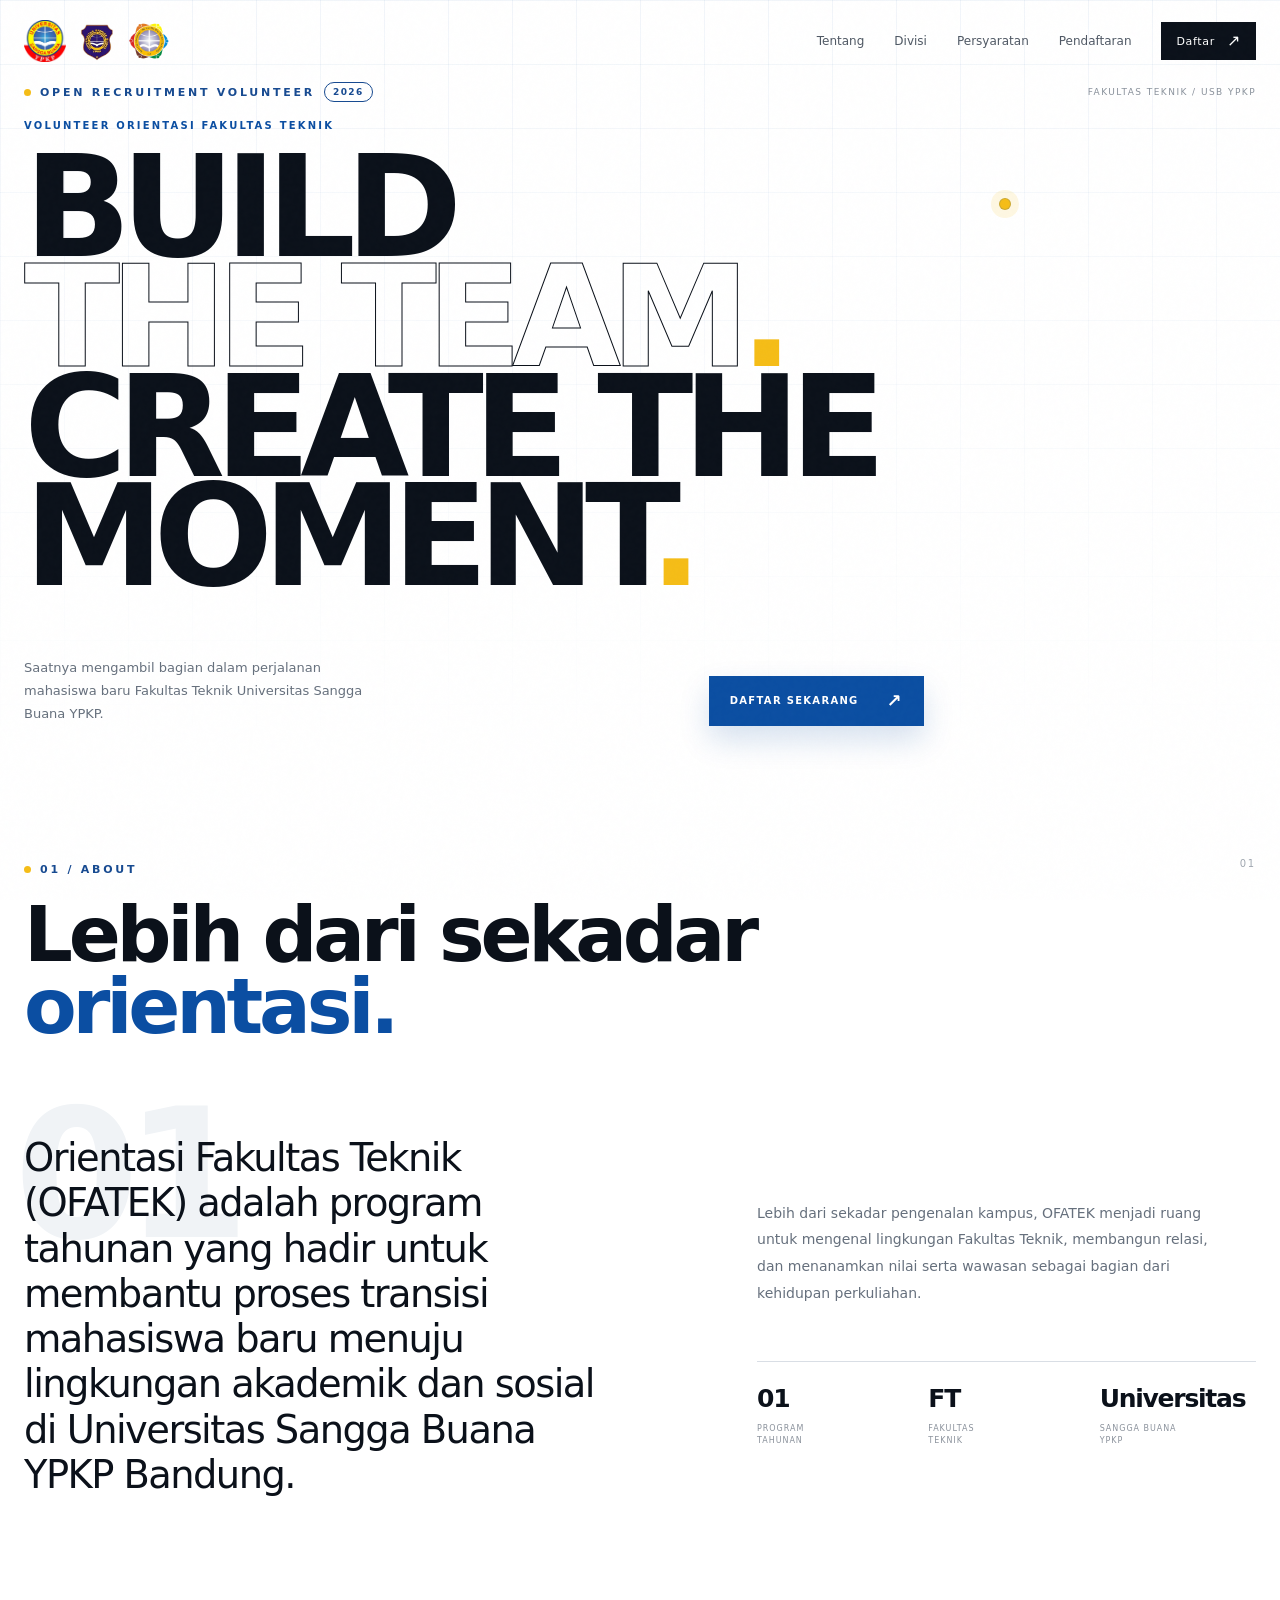
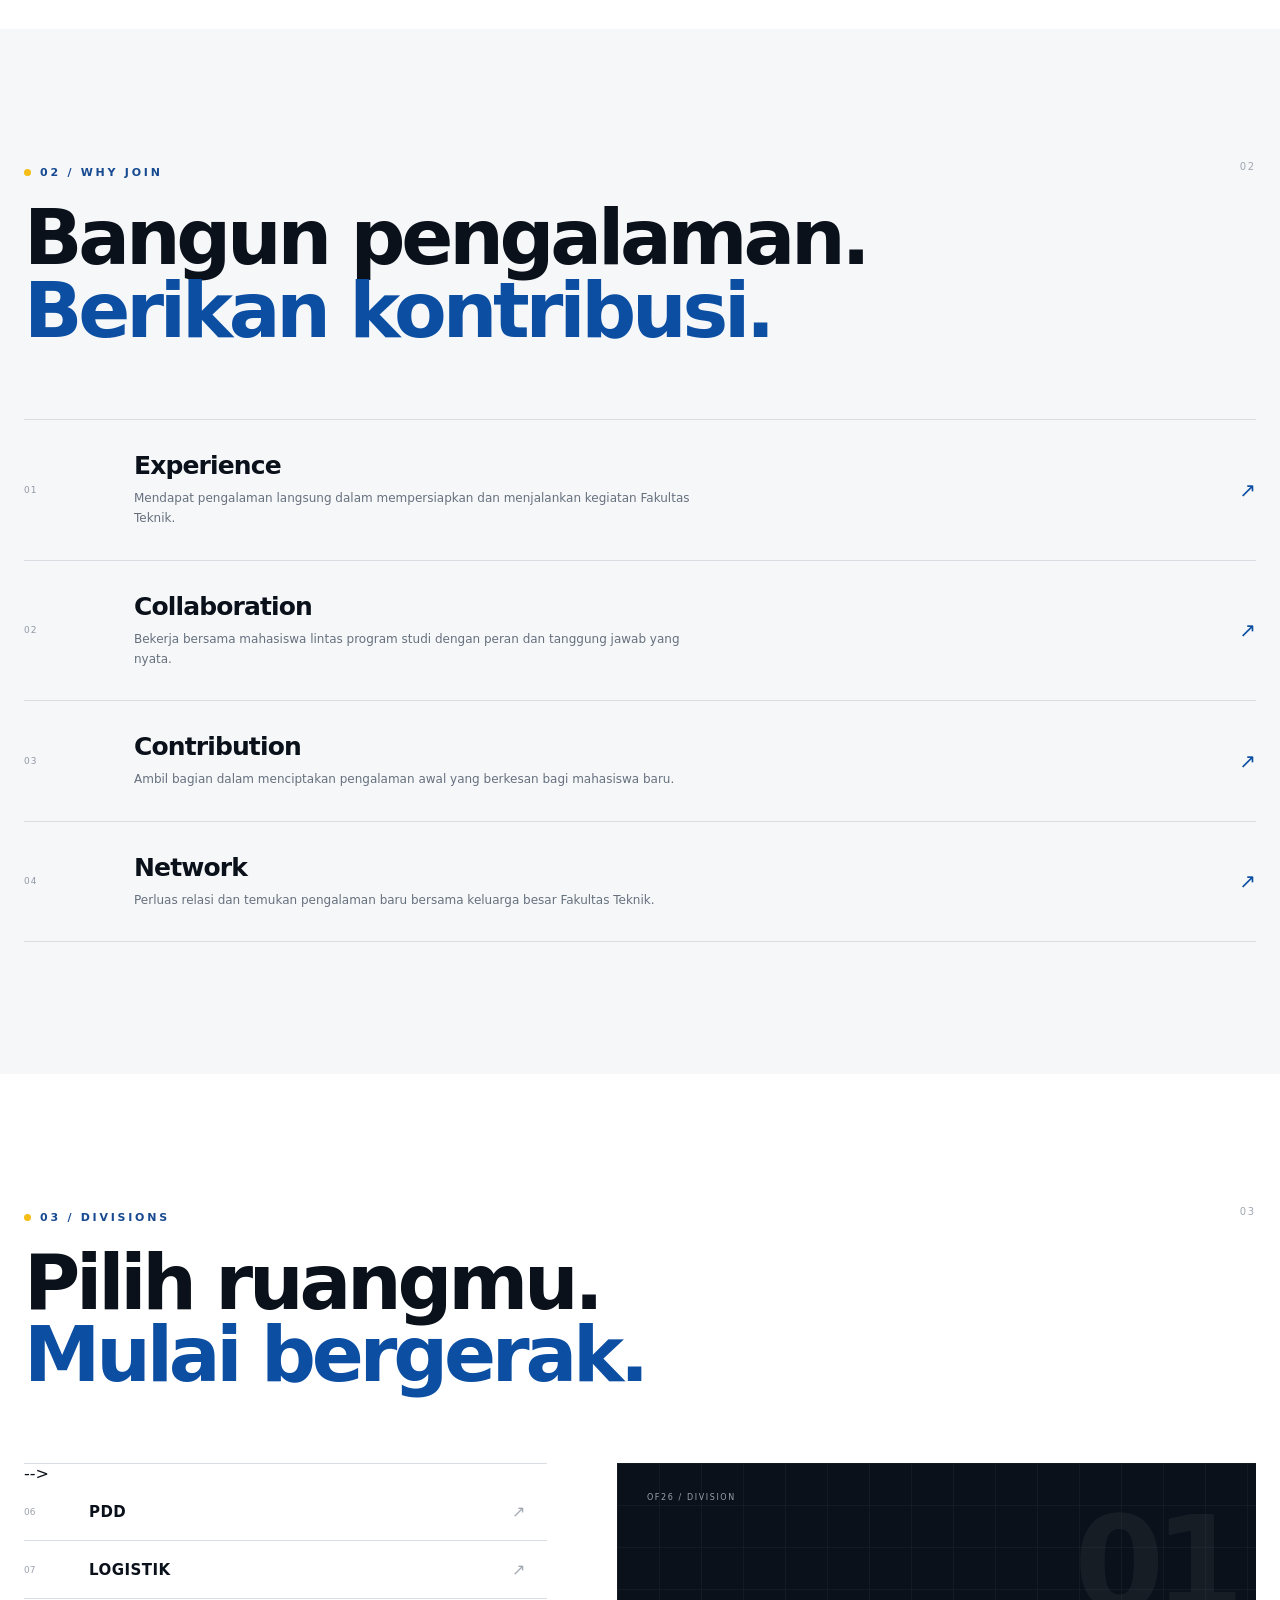
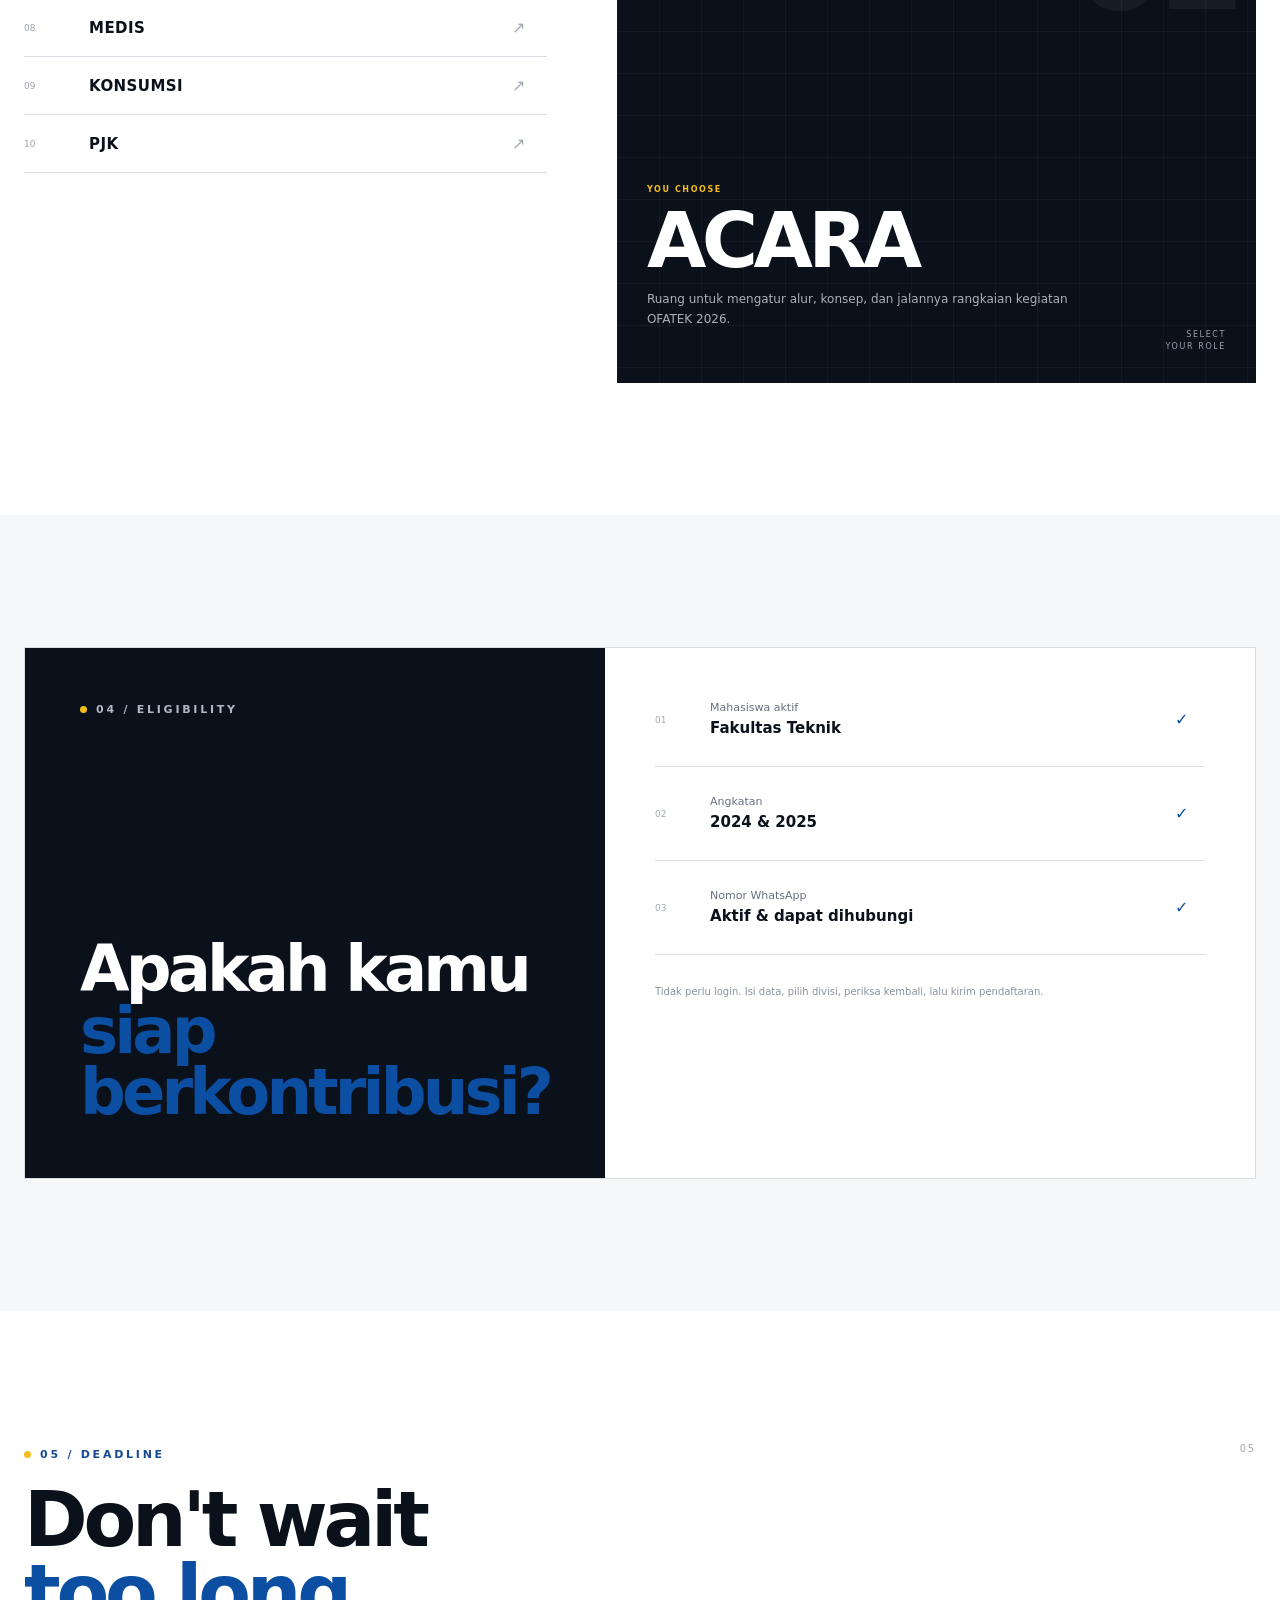
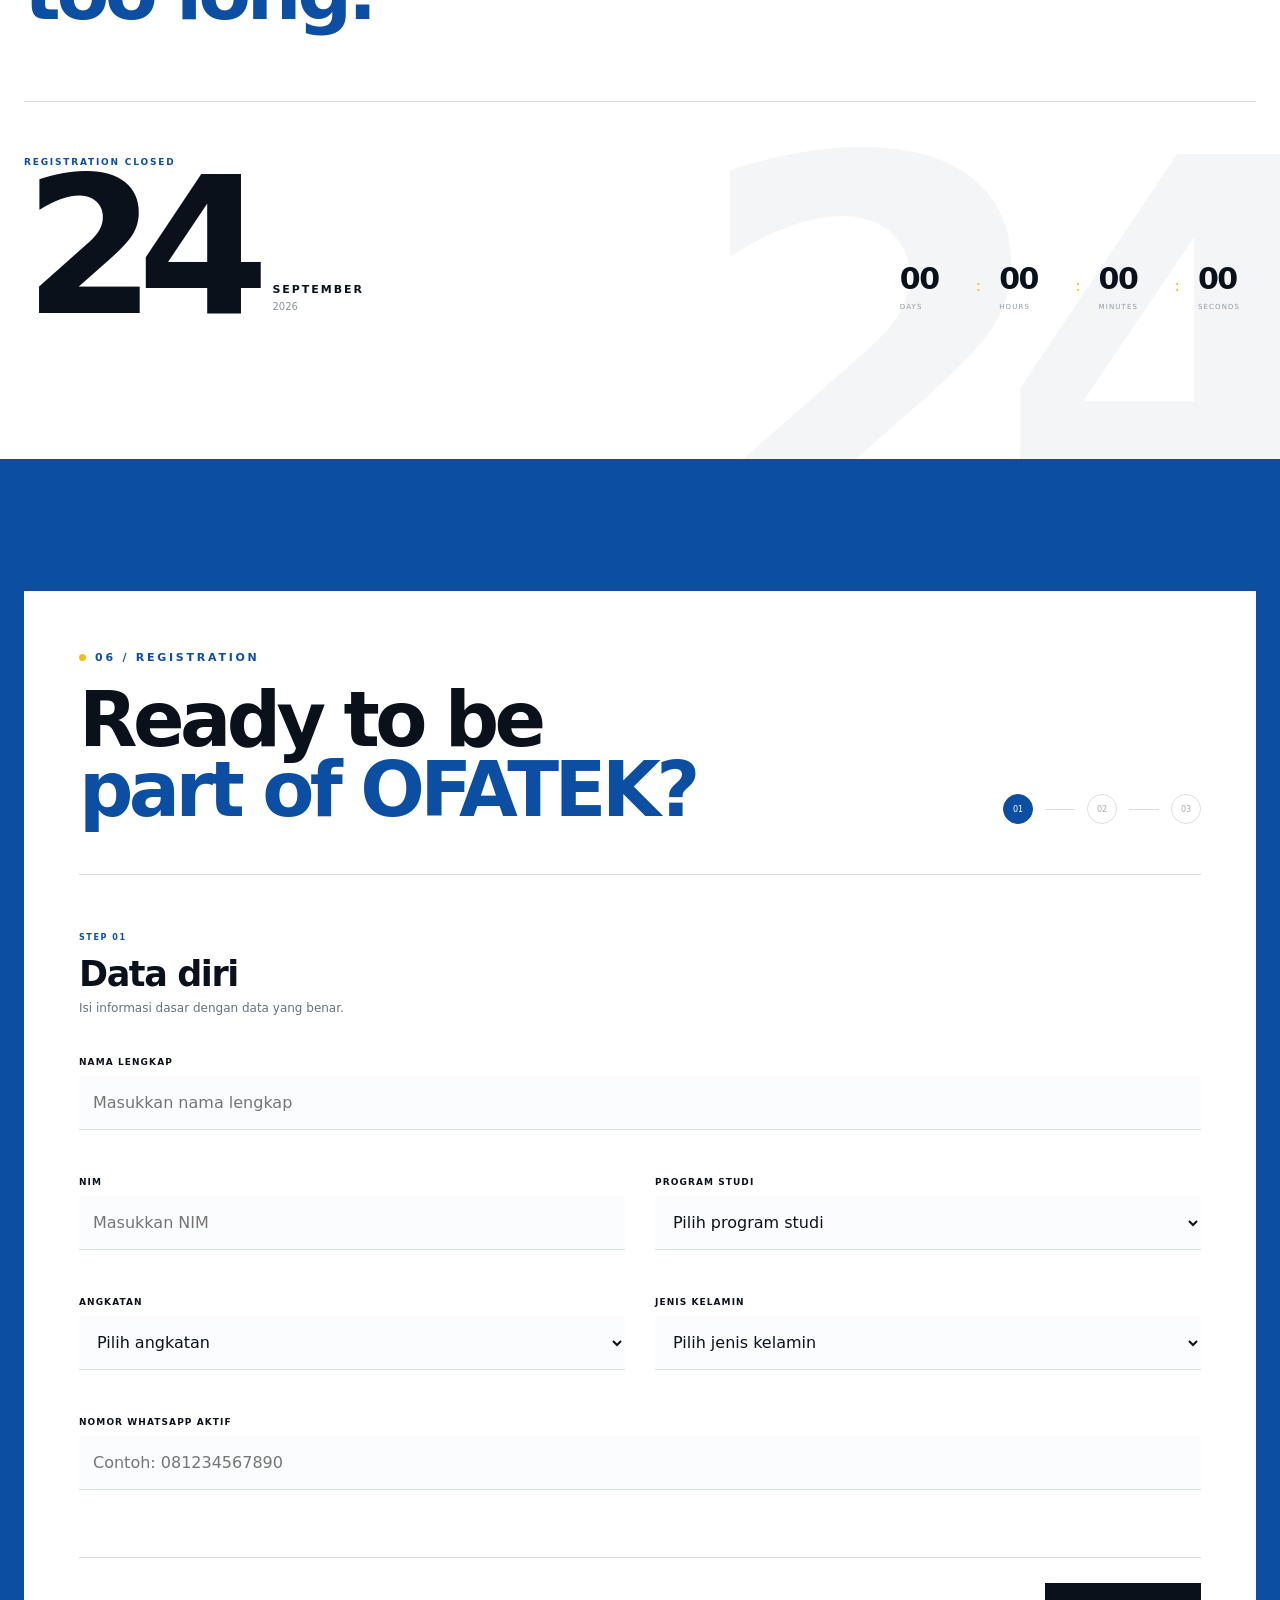
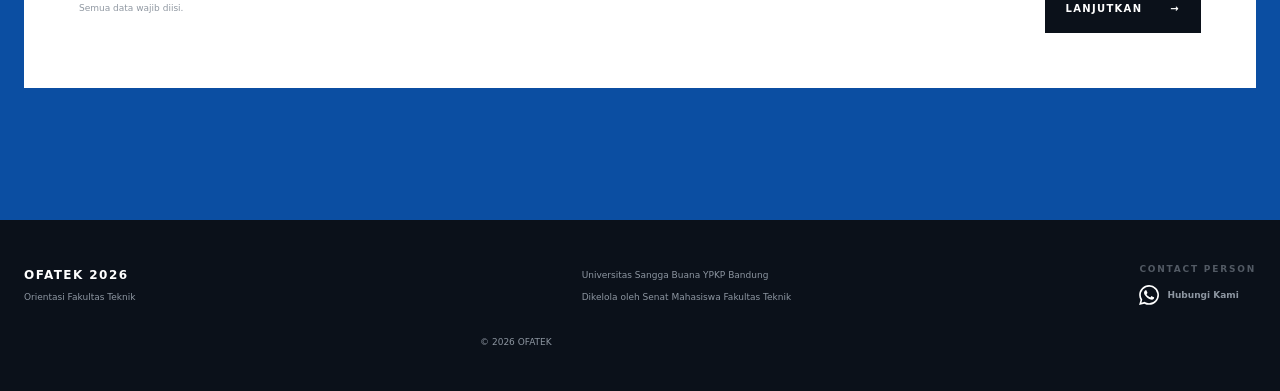
==== index.html @ 62acb02f "Update index.html" ====
<!doctype html>
<html lang="id">
<head>
  <meta charset="utf-8">
  <meta name="viewport" content="width=device-width, initial-scale=1">
  <meta name="theme-color" content="#0b4ea2">
  <meta name="description" content="Open Recruitment Panitia OFATEK 2026 — Fakultas Teknik, Universitas Sangga Buana YPKP Bandung.">
  <title>OFATEK 2026 — Open Recruitment Volunteer</title>

  <link rel="icon" type="image/png" href="assets/logo-ofatek.png">
  <link rel="manifest" href="manifest.json">
  <link rel="stylesheet" href="css/style.css">
  <link rel="stylesheet" href="css/responsive.css">
</head>

<body>
  <div class="noise" aria-hidden="true"></div>
  <div class="page-loader" id="pageLoader" aria-hidden="true">
    <div class="loader-mark">
      <img src="assets/logo-ofatek.png" alt="">
      <span>OFATEK <b>2026</b></span>
    </div>
  </div>

  <header class="site-header" id="siteHeader">
    <nav class="nav container" aria-label="Navigasi utama">
     <a href="#" class="brand">
    <div class="brand-logos">
    <img
        src="assets/logo-univ.png"
        alt="Logo Universitas Sangga Buana YPKP"
    >

    <img
        src="assets/logo-sema.png"
        alt="Logo SEMA Fakultas Teknik"
    >

    <img
        src="assets/logo-ofatek.png"
        alt="Logo OFATEK 2026"
    >
</div>

</a>

      <div class="nav-links" id="navLinks">
        <a href="#about">Tentang</a>
        <a href="#divisions">Divisi</a>
        <a href="#eligibility">Persyaratan</a>
        <a href="#register">Pendaftaran</a>
      </div>

      <a class="nav-cta" href="#register">
        <span>Daftar</span>
        <span class="arrow">↗</span>
      </a>

      <button class="menu-toggle" id="menuToggle" aria-label="Buka menu" aria-expanded="false">
        <span></span><span></span>
      </button>
    </nav>
  </header>

  <main>
    <!-- <section class="hero section" id="home">
      <div class="brand-logos">
    <img
        src="assets/logo-univ.png"
        alt="Logo Universitas Sangga Buana YPKP"
    >

    <img
        src="assets/logo-sema.png"
        alt="Logo SEMA Fakultas Teknik"
    >

    <img
        src="assets/logo-ofatek.png"
        alt="Logo OFATEK 2026"
    > -->
</div>
      <div class="hero-grid" aria-hidden="true"></div>
      <div class="hero-orbit hero-orbit-a" aria-hidden="true"></div>
      <div class="hero-orbit hero-orbit-b" aria-hidden="true"></div>

      <div class="container hero-inner">
  <div class="hero-meta reveal">

    <span class="eyebrow">
      <i></i>
      <span>OPEN RECRUITMENT VOLUNTEER</span>
      <b>2026</b>
    </span>

    <span class="meta-line">FAKULTAS TEKNIK / USB YPKP</span>

  </div>

        <div class="hero-copy">
          <p class="hero-kicker reveal">VOLUNTEER ORIENTASI FAKULTAS TEKNIK</p>
          <h1 class="hero-title">
            <span class="line reveal reveal-delay-1">BUILD</span>
            <span class="line outline reveal reveal-delay-2">THE TEAM<span class="dot">.</span></span>
            <span class="line reveal reveal-delay-3">CREATE THE MOMENT<span class="dot">.</span></span>
          </h1>
        </div>

        <div class="hero-bottom reveal reveal-delay-4">
          <p>
            Saatnya mengambil bagian dalam perjalanan mahasiswa baru
            Fakultas Teknik Universitas Sangga Buana YPKP.
          </p>
          <a class="button button-primary magnetic" href="#register">
            <span>Daftar Sekarang</span>
            <span class="button-icon">↗</span>
          </a>
        </div>
      </div>

      <div class="hero-scroll" aria-hidden="true">
        <span>SCROLL TO EXPLORE</span>
        <i></i>
      </div>

      <div class="hero-index" aria-hidden="true">
        <span>01</span><i></i><span>06</span>
      </div>
    </section>

    <section class="section about" id="about">
      <div class="container">
        <div class="section-head reveal">
          <div>
            <span class="eyebrow"><i></i> 01 / ABOUT</span>
            <h2>Lebih dari sekadar<br><em>orientasi.</em></h2>
          </div>
          <span class="section-number">01</span>
        </div>

        <div class="about-grid">
          <div class="about-lead reveal">
            <span class="giant-number">01</span>
            <p>Orientasi Fakultas Teknik (OFATEK) adalah program tahunan yang hadir untuk membantu proses transisi mahasiswa baru menuju lingkungan akademik dan sosial di Universitas Sangga Buana YPKP Bandung.</p>
          </div>

          <div class="about-copy reveal reveal-delay-1">
            <p>
              Lebih dari sekadar pengenalan kampus, OFATEK menjadi ruang untuk
              mengenal lingkungan Fakultas Teknik, membangun relasi, dan
              menanamkan nilai serta wawasan sebagai bagian dari kehidupan
              perkuliahan.
            </p>
            <div class="mini-stats">
              <div><strong>01</strong><span>PROGRAM<br>TAHUNAN</span></div>
              <div><strong>FT</strong><span>FAKULTAS<br>TEKNIK</span></div>
              <div><strong>Universitas</strong><span>SANGGA BUANA<br>YPKP</span></div>
            </div>
          </div>
        </div>
      </div>
    </section>

    <section class="section reasons">
      <div class="container">
        <div class="section-head reveal">
          <div>
            <span class="eyebrow"><i></i> 02 / WHY JOIN</span>
            <h2>Bangun pengalaman.<br><em>Berikan kontribusi.</em></h2>
          </div>
          <span class="section-number">02</span>
        </div>

        <div class="reason-list">
          <article class="reason reveal">
            <span class="reason-index">01</span>
            <div>
              <h3>Experience</h3>
              <p>Mendapat pengalaman langsung dalam mempersiapkan dan menjalankan kegiatan Fakultas Teknik.</p>
            </div>
            <span class="reason-arrow">↗</span>
          </article>
          <article class="reason reveal reveal-delay-1">
            <span class="reason-index">02</span>
            <div>
              <h3>Collaboration</h3>
              <p>Bekerja bersama mahasiswa lintas program studi dengan peran dan tanggung jawab yang nyata.</p>
            </div>
            <span class="reason-arrow">↗</span>
          </article>
          <article class="reason reveal reveal-delay-2">
            <span class="reason-index">03</span>
            <div>
              <h3>Contribution</h3>
              <p>Ambil bagian dalam menciptakan pengalaman awal yang berkesan bagi mahasiswa baru.</p>
            </div>
            <span class="reason-arrow">↗</span>
          </article>
          <article class="reason reveal reveal-delay-3">
            <span class="reason-index">04</span>
            <div>
              <h3>Network</h3>
              <p>Perluas relasi dan temukan pengalaman baru bersama keluarga besar Fakultas Teknik.</p>
            </div>
            <span class="reason-arrow">↗</span>
          </article>
        </div>
      </div>
    </section>

    <section class="section divisions" id="divisions">
      <div class="container">
        <div class="section-head reveal">
          <div>
            <span class="eyebrow"><i></i> 03 / DIVISIONS</span>
            <h2>Pilih ruangmu.<br><em>Mulai bergerak.</em></h2>
          </div>
          <span class="section-number">03</span>
        </div>

        <div class="division-layout">
  <div class="division-list" id="divisionList">

    <!-- POSISI INTI -->
    <!-- <button class="division-item active" type="button" data-division="Ketua Pelaksana">
      <span>01</span><strong>KETUA PELAKSANA</strong><i>↗</i>
    </button>

    <button class="division-item" type="button" data-division="Sekretaris Pelaksana">
      <span>02</span><strong>SEKRETARIS PELAKSANA</strong><i>↗</i>
    </button>

    <button class="division-item" type="button" data-division="Bendahara Pelaksana">
      <span>03</span><strong>BENDAHARA PELAKSANA</strong><i>↗</i>
    </button>

    <!-- DIVISI -->
    <!-- <button class="division-item" type="button" data-division="Acara">
      <span>04</span><strong>ACARA</strong><i>↗</i>
    </button>

    <button class="division-item" type="button" data-division="HUMAS">
      <span>05</span><strong>HUMAS</strong><i>↗</i>
    </button> --> -->

    <button class="division-item" type="button" data-division="PDD">
      <span>06</span><strong>PDD</strong><i>↗</i>
    </button>

    <button class="division-item" type="button" data-division="Logistik">
      <span>07</span><strong>LOGISTIK</strong><i>↗</i>
    </button>

    <button class="division-item" type="button" data-division="Medis">
      <span>08</span><strong>MEDIS</strong><i>↗</i>
    </button>

    <button class="division-item" type="button" data-division="Konsumsi">
      <span>09</span><strong>KONSUMSI</strong><i>↗</i>
    </button>

    <button class="division-item" type="button" data-division="PJK">
      <span>10</span><strong>PJK</strong><i>↗</i>
    </button>

  </div>

          <div class="division-preview reveal">
            <div class="preview-grid" aria-hidden="true"></div>
            <span class="preview-code">OF26 / DIVISION</span>
            <span class="preview-number" id="divisionNumber">01</span>
            <div class="preview-copy">
              <span>YOU CHOOSE</span>
              <h3 id="divisionName">ACARA</h3>
              <p id="divisionDescription">Ruang untuk mengatur alur, konsep, dan jalannya rangkaian kegiatan OFATEK 2026.</p>
            </div>
            <span class="preview-corner">SELECT<br>YOUR ROLE</span>
          </div>
        </div>
      </div>
    </section>

    <section class="section eligibility" id="eligibility">
      <div class="container">
        <div class="eligibility-card reveal">
          <div class="eligibility-left">
            <span class="eyebrow"><i></i> 04 / ELIGIBILITY</span>
            <h2>Apakah kamu<br><em>siap berkontribusi?</em></h2>
          </div>
          <div class="eligibility-right">
            <div class="eligibility-item"><span>01</span><p>Mahasiswa aktif<br><strong>Fakultas Teknik</strong></p><b>✓</b></div>
            <div class="eligibility-item"><span>02</span><p>Angkatan<br><strong>2024 & 2025</strong></p><b>✓</b></div>
            <div class="eligibility-item"><span>03</span><p>Nomor WhatsApp<br><strong>Aktif & dapat dihubungi</strong></p><b>✓</b></div>
            <div class="eligibility-note">Tidak perlu login. Isi data, pilih divisi, periksa kembali, lalu kirim pendaftaran.</div>
          </div>
        </div>
      </div>
    </section>

    <section class="section deadline">
      <div class="container deadline-inner">
        <div class="section-head reveal">
          <div>
            <span class="eyebrow"><i></i> 05 / DEADLINE</span>
            <h2>Don't wait<br><em>too long.</em></h2>
          </div>
          <span class="section-number">05</span>
        </div>

        <div class="deadline-display reveal">
          <div class="deadline-date">
            <span>REGISTRATION CLOSES</span>
            <strong id="deadlineDate">24</strong>
            <div><b>SEPTEMBER</b><small>2026</small></div>
          </div>
          <div class="countdown" id="countdown" aria-label="Hitung mundur pendaftaran">
            <div><strong id="days">00</strong><span>DAYS</span></div>
            <i>:</i>
            <div><strong id="hours">00</strong><span>HOURS</span></div>
            <i>:</i>
            <div><strong id="minutes">00</strong><span>MINUTES</span></div>
            <i>:</i>
            <div><strong id="seconds">00</strong><span>SECONDS</span></div>
          </div>
        </div>
      </div>
    </section>

    <section class="section register" id="register">
      <div class="container">
        <div class="register-shell reveal">
          <div class="register-top">
            <div>
              <span class="eyebrow"><i></i> 06 / REGISTRATION</span>
              <h2>Ready to be<br><em>part of OFATEK?</em></h2>
            </div>
            <div class="form-progress" aria-label="Progress pendaftaran">
              <span class="progress-step active" data-progress="1">01</span>
              <i></i>
              <span class="progress-step" data-progress="2">02</span>
              <i></i>
              <span class="progress-step" data-progress="3">03</span>
            </div>
          </div>

          <form id="registrationForm" novalidate>
            <fieldset class="form-step active" data-step="1">
              <div class="step-heading">
                <span>STEP 01</span>
                <h3>Data diri</h3>
                <p>Isi informasi dasar dengan data yang benar.</p>
              </div>

              <div class="form-grid">
                <label class="field field-full">
                  <span>Nama Lengkap</span>
                  <input name="nama" type="text" autocomplete="name" placeholder="Masukkan nama lengkap" required>
                  <small class="field-error"></small>
                </label>

                <label class="field">
                  <span>NIM</span>
                  <input name="nim" type="text" inputmode="numeric" placeholder="Masukkan NIM" required>
                  <small class="field-error"></small>
                </label>

                <label class="field">
                  <span>Program Studi</span>
                  <select name="prodi" required>
                    <option value="">Pilih program studi</option>
                    <option>Teknik Industri</option>
                    <option>Teknik Sipil</option>
                    <option>Teknik Informatika</option>
                    <option>Teknik Elektro</option>
                    <option>Teknik Mesin</option>
                    <option>Sistem Informasi</option>
                  </select>
                  <small class="field-error"></small>
                </label>

                <label class="field">
                  <span>Angkatan</span>
                  <select name="angkatan" required>
                    <option value="">Pilih angkatan</option>
                    <option value="2024">2024</option>
                    <option value="2025">2025</option>
                  </select>
                  <small class="field-error"></small>
                </label>

                <label class="field">
                  <span>Jenis Kelamin</span>
                  <select name="gender" required>
                    <option value="">Pilih jenis kelamin</option>
                    <option value="Laki-laki">Laki-laki</option>
                    <option value="Perempuan">Perempuan</option>
                  </select>
                  <small class="field-error"></small>
                </label>

                <label class="field field-full">
                  <span>Nomor WhatsApp Aktif</span>
                  <input name="whatsapp" type="tel" inputmode="tel" autocomplete="tel" placeholder="Contoh: 081234567890" required>
                  <small class="field-error"></small>
                </label>
              </div>

              <div class="form-actions">
                <span>Semua data wajib diisi.</span>
                <button class="button button-dark" type="button" data-next="2">
                  <span>Lanjutkan</span><b>→</b>
                </button>
              </div>
            </fieldset>

            <fieldset class="form-step" data-step="2">
              <div class="step-heading">
                <span>STEP 02</span>
                <h3>Pilih divisi</h3>
                <p>Pilih satu divisi yang paling sesuai dengan minatmu.</p>
              </div>

             <div class="division-select" id="divisionSelect">

  <!-- POSISI PELAKSANA -->
  <button type="button" data-value="Ketua Pelaksana">
    <span>01</span><strong>KETUA PELAKSANA</strong><i>↗</i>
  </button>

  <button type="button" data-value="Sekretaris Pelaksana">
    <span>02</span><strong>SEKRETARIS PELAKSANA</strong><i>↗</i>
  </button>

  <button type="button" data-value="Bendahara Pelaksana">
    <span>03</span><strong>BENDAHARA PELAKSANA</strong><i>↗</i>
  </button>

  <!-- DIVISI -->
  <button type="button" data-value="Divisi Acara">
    <span>04</span><strong>ACARA</strong><i>↗</i>
  </button>

  <button type="button" data-value="Divisi HUMAS">
    <span>05</span><strong>HUMAS</strong><i>↗</i>
  </button>

  <button type="button" data-value="Divisi PDD">
    <span>06</span><strong>PDD</strong><i>↗</i>
  </button>

  <button type="button" data-value="Divisi Logistik">
    <span>07</span><strong>LOGISTIK</strong><i>↗</i>
  </button>

  <button type="button" data-value="Divisi Medis">
    <span>08</span><strong>MEDIS</strong><i>↗</i>
  </button>

  <button type="button" data-value="Divisi Konsumsi">
    <span>09</span><strong>KONSUMSI</strong><i>↗</i>
  </button>

  <button type="button" data-value="Divisi PJK">
    <span>10</span><strong>PJK</strong><i>↗</i>
  </button>

</div>

<input type="hidden" name="divisi" id="divisionInput">
<p class="selection-error" id="selectionError"></p>
              <div class="form-actions">
                <button class="button button-light" type="button" data-prev="1"><b>←</b><span>Kembali</span></button>
                <button class="button button-dark" type="button" data-next="3"><span>Periksa Data</span><b>→</b></button>
              </div>
            </fieldset>

            <fieldset class="form-step" data-step="3">
              <div class="step-heading">
                <span>STEP 03</span>
                <h3>Periksa data</h3>
                <p>Pastikan semua informasi sudah benar sebelum dikirim.</p>
              </div>

              <div class="review-grid" id="reviewGrid"></div>

              <div class="form-actions">
                <button class="button button-light" type="button" data-prev="2"><b>←</b><span>Ubah Data</span></button>
                <button class="button button-dark" type="submit" id="submitButton"><span>Kirim Pendaftaran</span><b>↗</b></button>
              </div>
              <p class="form-note">Dengan mengirim pendaftaran, kamu menyatakan data yang diberikan sudah benar.</p>
            </fieldset>
          </form>

          <div class="success-screen" id="successScreen" hidden>
            <div class="success-icon">✓</div>
            <span class="eyebrow"><i></i> SUBMISSION RECEIVED</span>
            <h3>Pendaftaran<br><em>berhasil.</em></h3>
            <p>Data kamu telah berhasil diterima. Satu langkah lagi: bergabung ke grup WhatsApp panitia OFATEK 2026.</p>
            <a class="button button-primary" id="whatsappButton" href="#" target="_blank" rel="noopener">
              <span>Gabung Sekarang</span><span class="button-icon">↗</span>
            </a>
            <small class="success-id" id="successId"></small>
          </div>

          <div class="form-error-global" id="globalError" role="alert" hidden></div>
        </div>
      </div>
    </section>
  </main>

 <footer class="footer">
  <div class="container footer-inner">

    <div>
      <strong>OFATEK 2026</strong>
      <span>Orientasi Fakultas Teknik</span>
    </div>

    <div>
      <span>Universitas Sangga Buana YPKP Bandung</span>
      <span>Dikelola oleh Senat Mahasiswa Fakultas Teknik</span>
    </div>

    <div class="footer-contact">
      <span class="contact-label">CONTACT PERSON</span>

      <a
        href="https://wa.me/6281412152466"
        target="_blank"
        rel="noopener noreferrer"
        class="contact-whatsapp"
        aria-label="Hubungi Contact Person OFATEK melalui WhatsApp"
      >
        <svg
          viewBox="0 0 24 24"
          aria-hidden="true"
        >
          <path d="M20.52 3.48A11.86 11.86 0 0 0 12.08 0C5.52 0 .18 5.34.18 11.9c0 2.1.55 4.15 1.6 5.95L.1 24l6.3-1.65a11.85 11.85 0 0 0 5.68 1.45h.01c6.56 0 11.9-5.34 11.9-11.9 0-3.18-1.24-6.17-3.47-8.42ZM12.09 21.8h-.01a9.87 9.87 0 0 1-5.03-1.38l-.36-.21-3.74.98 1-3.65-.23-.38a9.9 9.9 0 1 1 8.37 4.64Zm5.43-7.42c-.3-.15-1.77-.87-2.05-.97-.27-.1-.47-.15-.67.15-.2.3-.77.97-.95 1.17-.17.2-.35.22-.65.07-.3-.15-1.25-.46-2.38-1.47-.88-.78-1.47-1.74-1.64-2.04-.17-.3-.02-.46.13-.61.13-.13.3-.35.45-.52.15-.17.2-.3.3-.5.1-.2.05-.37-.02-.52-.07-.15-.67-1.61-.92-2.21-.24-.58-.49-.5-.67-.51h-.57c-.2 0-.52.07-.8.37-.27.3-1.04 1.02-1.04 2.49s1.07 2.89 1.22 3.09c.15.2 2.1 3.2 5.08 4.49.71.31 1.26.5 1.69.64.71.23 1.36.2 1.87.12.57-.09 1.77-.72 2.02-1.42.25-.7.25-1.3.17-1.42-.07-.12-.27-.2-.57-.35Z"/>
        </svg>

        <span>Hubungi Kami</span>
      </a>
    </div>

    <span class="footer-copy">© 2026 OFATEK</span>

  </div>
</footer>

  <div class="install-banner" id="installBanner" hidden>
    <div class="install-copy">
      <strong>Install OFATEK 2026</strong>
      <span>Akses lebih cepat dari perangkatmu.</span>
    </div>
    <button type="button" id="installButton">Install</button>
    <button type="button" class="install-dismiss" id="installDismiss" aria-label="Tutup">×</button>
  </div>

  <script src="js/config.js"></script>
  <script src="js/app.js"></script>
  <script src="js/form.js"></script>
</body>
</html>
---- css/style.css ----
:root {
  --blue: #0b4ea2;
  --blue-dark: #062e62;
  --blue-soft: #eaf2fb;
  --gold: #f5bd17;
  --ink: #0b111a;
  --muted: #66707d;
  --line: #d9dee5;
  --surface: #f5f7f9;
  --white: #ffffff;
  --max: 1240px;
  --ease: cubic-bezier(.2,.8,.2,1);
}

* { box-sizing: border-box; }
html { scroll-behavior: smooth; }
body {
  margin: 0;
  color: var(--ink);
  background: var(--white);
  font-family: Inter, ui-sans-serif, system-ui, -apple-system, BlinkMacSystemFont, "Segoe UI", sans-serif;
  overflow-x: hidden;
}
body.menu-open { overflow: hidden; }
button, input, select { font: inherit; }
button, a { -webkit-tap-highlight-color: transparent; }
a { color: inherit; text-decoration: none; }
button { cursor: pointer; }

.container {
  width: min(calc(100% - 48px), var(--max));
  margin-inline: auto;
}
.footer-contact {
  display: flex;
  flex-direction: column;
  gap: 8px;
}

.contact-label {
  font-size: 9px;
  font-weight: 700;
  letter-spacing: 0.2em;
  text-transform: uppercase;
  opacity: 0.55;
}

.contact-whatsapp {
  display: inline-flex;
  align-items: center;
  gap: 8px;

  color: inherit;
  text-decoration: none;

  font-size: 12px;
  font-weight: 600;

  transition:
    transform 0.25s ease,
    opacity 0.25s ease;
}

.contact-whatsapp svg {
  width: 20px;
  height: 20px;
  fill: currentColor;
  flex-shrink: 0;
}

.contact-whatsapp:hover {
  transform: translateY(-2px);
  opacity: 0.7;
}
.section { position: relative; padding: 132px 0; }
.noise {
  position: fixed;
  inset: 0;
  z-index: 100;
  pointer-events: none;
  opacity: .025;
  background-image: url("data:image/svg+xml,%3Csvg viewBox='0 0 180 180' xmlns='http://www.w3.org/2000/svg'%3E%3Cfilter id='n'%3E%3CfeTurbulence type='fractalNoise' baseFrequency='.9' numOctaves='4' stitchTiles='stitch'/%3E%3C/filter%3E%3Crect width='100%25' height='100%25' filter='url(%23n)' opacity='.7'/%3E%3C/svg%3E");
}
.page-loader {
  position: fixed;
  inset: 0;
  z-index: 200;
  display: grid;
  place-items: center;
  background: var(--ink);
  transition: opacity .7s var(--ease), visibility .7s;
}
.page-loader.hide { opacity: 0; visibility: hidden; pointer-events: none; }
.loader-mark { display: grid; justify-items: center; gap: 18px; color: white; }
.loader-mark img { width: 68px; height: 68px; object-fit: contain; border-radius: 50%; }
.loader-mark span { font-size: 11px; letter-spacing: .28em; }
.loader-mark b { color: var(--gold); font-weight: 700; }

.site-header {
  position: fixed; inset: 0 0 auto; z-index: 90;
  transition: background .35s ease, border-color .35s ease, transform .35s ease;
}
.site-header.scrolled {
  background: rgba(255,255,255,.86);
  backdrop-filter: blur(18px);
  border-bottom: 1px solid rgba(217,222,229,.8);
}
.nav {
  min-height: 82px; display: flex; align-items: center; justify-content: space-between; gap: 30px;
}
.brand { display: inline-flex; align-items: center; gap: 11px; }
.brand-mark { width: 39px; height: 39px; display: grid; place-items: center; }
.brand-mark img { width: 100%; height: 100%; object-fit: contain; }
.brand-text { display: grid; line-height: 1; gap: 5px; }
.brand-text strong { font-size: 14px; letter-spacing: .12em; }
.brand-text small { color: var(--muted); font-size: 8px; letter-spacing: .18em; }
.nav-links { display: flex; align-items: center; gap: 30px; margin-left: auto; }
.nav-links a { font-size: 12px; color: #4f5864; position: relative; }
.nav-links a::after {
  content: ""; position: absolute; left: 0; right: 100%; bottom: -7px; height: 1px;
  background: var(--blue); transition: right .3s var(--ease);
}
.nav-links a:hover::after { right: 0; }
.nav-cta {
  display: inline-flex; gap: 12px; align-items: center; padding: 11px 15px;
  background: var(--ink); color: white; font-size: 11px; letter-spacing: .06em;
  transition: transform .3s var(--ease), background .3s;
}
.nav-cta:hover { transform: translateY(-2px); background: var(--blue); }
.arrow { font-size: 16px; line-height: 1; }
.menu-toggle { display: none; border: 0; background: transparent; width: 42px; height: 42px; padding: 10px; }
.menu-toggle span { display: block; height: 1px; background: var(--ink); margin: 6px 0; transition: transform .3s; }

.eyebrow {
  display: inline-flex;
  align-items: center;
  gap: 9px;

  font-size: 11px;
  font-weight: 700;
  letter-spacing: 0.25em;
  text-transform: uppercase;

  color: #174a91;

  margin: 0;
}

.eyebrow i {
  width: 6px;
  height: 6px;
  display: block;

  border-radius: 50%;
  background: currentColor;

  animation: eyebrowPulse 2s ease-in-out infinite;
}

.eyebrow b {
  padding: 4px 8px;

  border: 1px solid currentColor;
  border-radius: 999px;

  font-size: 9px;
  font-weight: 800;
  letter-spacing: 0.16em;

  animation: yearFloat 3s ease-in-out infinite;
}
.eyebrow i { display: inline-block; width: 7px; height: 7px; background: var(--gold); border-radius: 50%; }
.section-head { display: flex; justify-content: space-between; gap: 40px; align-items: flex-start; margin-bottom: 72px; }
.section-head h2 { margin: 22px 0 0; font-size: clamp(42px, 6vw, 80px); line-height: .94; letter-spacing: -.055em; font-weight: 750; }
.section-head h2 em, h2 em, .step-heading h3 em, .success-screen h3 em { color: var(--blue); font-style: normal; }
.section-number { font-size: 10px; letter-spacing: .18em; color: #a1a8b1; }

.hero {
  min-height: 100svh; padding: 0; display: grid; align-items: center;
  overflow: hidden; background: #fbfcfd;
}
.hero-grid {
  position: absolute; inset: 0;
  background-image:
    linear-gradient(rgba(11,78,162,.055) 1px, transparent 1px),
    linear-gradient(90deg, rgba(11,78,162,.055) 1px, transparent 1px);
  background-size: 64px 64px;
  mask-image: linear-gradient(to bottom, black, transparent 85%);
}
/* =========================================
   LOGO UNIVERSITAS & SEMA FT
========================================= */

.brand-logos {
    display: flex;
    align-items: center;
    gap: 10px;
}

.brand-logos img {
    width: 42px;
    height: 42px;
    object-fit: contain;
    display: block;
}

.hero-logos {
  display: flex;
  justify-content: center;
  align-items: center;
  gap: 18px;
  margin-bottom: 28px;
}

.hero-logos img {
  width: 64px;
  height: 64px;
  object-fit: contain;
}
.hero::before {
  content: ""; position: absolute; width: 58vw; height: 58vw; max-width: 760px; max-height: 760px;
  right: -18vw; top: 7%; border: 1px solid rgba(11,78,162,.13); border-radius: 50%;
}
.hero::after {
  content: ""; position: absolute; width: 44vw; height: 44vw; max-width: 560px; max-height: 560px;
  right: -11vw; top: 18%; border: 1px solid rgba(245,189,23,.2); border-radius: 50%;
}
.hero-orbit { position: absolute; border-radius: 50%; border: 1px solid rgba(11,78,162,.18); }
.hero-orbit-a { width: 12px; height: 12px; right: 21%; top: 22%; background: var(--gold); box-shadow: 0 0 0 8px rgba(245,189,23,.12); }
.hero-orbit-b { width: 7px; height: 7px; right: 34%; bottom: 20%; background: var(--blue); }
.hero-inner { position: relative; z-index: 2; padding-top: 82px; }
.hero-meta { display: flex; align-items: center; justify-content: space-between; margin-bottom: 18px; }
.meta-line { font-size: 9px; letter-spacing: .16em; color: #8a929c; }
.hero-copy { max-width: 1040px; }
.hero-kicker { font-size: 10px; font-weight: 800; letter-spacing: .22em; color: var(--blue); margin: 0 0 22px; }
.hero-title { margin: 0; font-size: clamp(62px, 11vw, 152px); line-height: .78; letter-spacing: -.075em; font-weight: 800; }
.hero-title .line { display: block; }
.hero-title .outline { color: transparent; -webkit-text-stroke: 1px var(--ink); }
.hero-title .dot { color: var(--gold); -webkit-text-stroke: 0; }
.hero-bottom { display: flex; align-items: end; justify-content: space-between; gap: 30px; margin-top: 65px; max-width: 900px; }
.hero-bottom p { max-width: 370px; margin: 0; color: var(--muted); font-size: 13px; line-height: 1.75; }
.button {
  display: inline-flex; justify-content: center; align-items: center; gap: 28px;
  border: 1px solid transparent; min-height: 50px; padding: 0 20px;
  font-size: 10px; font-weight: 800; letter-spacing: .13em; text-transform: uppercase;
  transition: transform .35s var(--ease), background .35s, color .35s, border-color .35s;
}
.button:hover { transform: translateY(-3px); }
.button-primary { color: white; background: var(--blue); box-shadow: 0 14px 30px rgba(11,78,162,.17); }
.button-primary:hover { background: var(--blue-dark); }
.button-dark { color: white; background: var(--ink); }
.button-dark:hover { background: var(--blue); }
.button-light { background: white; border-color: var(--line); }
.button-light:hover { border-color: var(--ink); }
.button-icon { font-size: 18px; line-height: 1; }
.hero-scroll { position: absolute; bottom: 32px; left: 50%; transform: translateX(-50%); display: flex; flex-direction: column; align-items: center; gap: 9px; }
.hero-scroll span { font-size: 7px; letter-spacing: .25em; color: #8a929c; }
.hero-scroll i { width: 1px; height: 38px; background: var(--blue); position: relative; overflow: hidden; }
.hero-scroll i::after { content: ""; position: absolute; width: 100%; height: 50%; background: var(--gold); top: -50%; animation: scrollLine 1.8s infinite var(--ease); }
.hero-index { position: absolute; right: 30px; bottom: 34px; display: flex; align-items: center; gap: 8px; font-size: 8px; letter-spacing: .18em; color: #89919c; }
.hero-index i { width: 50px; height: 1px; background: var(--line); }

.about { background: var(--white); }
.about-grid { display: grid; grid-template-columns: 1.1fr .9fr; gap: 10%; }
.about-lead { position: relative; padding-top: 20px; }
.giant-number { position: absolute; top: -30px; left: -10px; font-size: 180px; line-height: 1; color: #f0f3f6; font-weight: 800; letter-spacing: -.08em; z-index: 0; }
.about-lead p { position: relative; z-index: 1; max-width: 650px; font-size: clamp(24px, 3vw, 42px); line-height: 1.18; letter-spacing: -.04em; margin: 0; }
.about-copy { padding-top: 85px; }
.about-copy > p { margin: 0; color: var(--muted); font-size: 14px; line-height: 1.9; max-width: 470px; }
.mini-stats { display: grid; grid-template-columns: repeat(3, 1fr); border-top: 1px solid var(--line); margin-top: 55px; padding-top: 22px; gap: 15px; }
.mini-stats div { display: grid; gap: 10px; }
.mini-stats strong { font-size: 25px; letter-spacing: -.05em; }
.mini-stats span { font-size: 8px; line-height: 1.45; letter-spacing: .12em; color: #8b929c; }

.reasons { background: var(--surface); }
.reason-list { border-top: 1px solid var(--line); }
.reason { display: grid; grid-template-columns: 80px 1fr 50px; gap: 30px; align-items: center; padding: 31px 0; border-bottom: 1px solid var(--line); transition: padding .4s var(--ease); }
.reason:hover { padding-inline: 15px; }
.reason-index { color: #929aa5; font-size: 9px; letter-spacing: .1em; }
.reason h3 { margin: 0 0 8px; font-size: 25px; letter-spacing: -.035em; }
.reason p { margin: 0; max-width: 580px; color: var(--muted); font-size: 12px; line-height: 1.7; }
.reason-arrow { justify-self: end; font-size: 20px; color: var(--blue); }

.divisions { background: var(--white); }
.division-layout { display: grid; grid-template-columns: .9fr 1.1fr; gap: 70px; align-items: stretch; }
.division-list { border-top: 1px solid var(--line); }
.division-item {
  width: 100%; border: 0; border-bottom: 1px solid var(--line); background: transparent;
  display: grid; grid-template-columns: 50px 1fr 35px; align-items: center; gap: 15px;
  padding: 19px 0; text-align: left; color: var(--ink);
  transition: padding .35s var(--ease), color .35s, background .35s;
}
.division-item span { color: #9ba2ac; font-size: 9px; }
.division-item strong { font-size: 15px; letter-spacing: .03em; }
.division-item i { font-style: normal; color: #a2a9b2; transition: transform .35s; }
.division-item:hover, .division-item.active { padding-left: 14px; padding-right: 14px; background: var(--blue-soft); color: var(--blue); }
.division-item:hover i, .division-item.active i { transform: translate(3px,-3px); color: var(--blue); }
.division-preview {
  min-height: 520px; position: relative; overflow: hidden; background: var(--ink); color: white;
  padding: 30px; display: flex; flex-direction: column; justify-content: space-between;
}
.preview-grid {
  position: absolute; inset: 0; opacity: .13;
  background-image: linear-gradient(rgba(255,255,255,.3) 1px, transparent 1px), linear-gradient(90deg, rgba(255,255,255,.3) 1px, transparent 1px);
  background-size: 42px 42px;
}
.preview-code, .preview-corner { position: relative; z-index: 1; font-size: 8px; letter-spacing: .2em; color: #98a1ad; }
.preview-corner { text-align: right; line-height: 1.5; }
.preview-number {
  position: absolute; right: 22px; top: 36px; font-size: 130px; line-height: 1; color: rgba(255,255,255,.05);
  font-weight: 800; letter-spacing: -.08em;
}
.preview-copy { position: relative; z-index: 1; margin-top: auto; }
.preview-copy > span { color: var(--gold); font-size: 8px; font-weight: 800; letter-spacing: .2em; }
.preview-copy h3 { margin: 10px 0 14px; font-size: clamp(46px, 6vw, 82px); letter-spacing: -.06em; line-height: .9; }
.preview-copy p { margin: 0; max-width: 440px; color: #aab1bb; font-size: 12px; line-height: 1.7; }

.eligibility { background: var(--surface); }
.eligibility-card { display: grid; grid-template-columns: .9fr 1.1fr; border: 1px solid var(--line); background: white; }
.eligibility-left { padding: 55px; background: var(--ink); color: white; display: flex; flex-direction: column; justify-content: space-between; min-height: 530px; }
.eligibility-left .eyebrow { color: #aeb8c5; }
.eligibility-left h2 { margin: auto 0 0; font-size: clamp(44px, 5vw, 70px); line-height: .96; letter-spacing: -.06em; }
.eligibility-right { padding: 25px 50px; }
.eligibility-item { display: grid; grid-template-columns: 40px 1fr 30px; gap: 15px; align-items: center; padding: 27px 0; border-bottom: 1px solid var(--line); }
.eligibility-item > span { color: #a0a8b1; font-size: 9px; }
.eligibility-item p { margin: 0; color: var(--muted); font-size: 11px; line-height: 1.5; }
.eligibility-item strong { color: var(--ink); font-size: 15px; }
.eligibility-item b { color: var(--blue); }
.eligibility-note { padding-top: 28px; color: #8a929c; font-size: 10px; line-height: 1.7; }

.deadline { overflow: hidden; }
.deadline::before {
  content: "24"; position: absolute; right: -2%; bottom: -12%; font-size: 42vw; line-height: .7;
  color: #f3f5f7; font-weight: 900; letter-spacing: -.12em; pointer-events: none;
}
.deadline-inner { position: relative; z-index: 1; }
.deadline-display { display: flex; justify-content: space-between; align-items: end; gap: 50px; padding: 55px 0 10px; border-top: 1px solid var(--line); }
.deadline-date { display: grid; grid-template-columns: auto auto; column-gap: 22px; align-items: end; }
.deadline-date > span { grid-column: 1 / -1; color: var(--blue); font-size: 9px; font-weight: 800; letter-spacing: .2em; margin-bottom: 13px; }
.deadline-date > strong { font-size: clamp(100px, 16vw, 190px); line-height: .72; letter-spacing: -.1em; }
.deadline-date div { display: grid; gap: 5px; padding-bottom: 5px; }
.deadline-date b { font-size: 11px; letter-spacing: .18em; }
.deadline-date small { font-size: 10px; color: #8a929c; }
.countdown { display: flex; align-items: center; gap: 18px; padding-bottom: 6px; }
.countdown div { display: grid; gap: 7px; min-width: 58px; }
.countdown strong { font-size: 30px; letter-spacing: -.05em; }
.countdown span { font-size: 7px; letter-spacing: .16em; color: #929aa5; }
.countdown > i { color: var(--gold); font-style: normal; }

.register { background: var(--blue); color: white; }
.register-shell { position: relative; background: white; color: var(--ink); padding: 55px; }
.register-top { display: flex; justify-content: space-between; gap: 30px; align-items: end; padding-bottom: 50px; border-bottom: 1px solid var(--line); }
.register-top .eyebrow { color: var(--blue); }
.register-top h2 { margin: 20px 0 0; font-size: clamp(44px, 6vw, 76px); line-height: .92; letter-spacing: -.06em; }
.form-progress { display: flex; align-items: center; gap: 12px; }
.progress-step { width: 30px; height: 30px; display: grid; place-items: center; border: 1px solid var(--line); border-radius: 50%; color: #a2a9b2; font-size: 8px; }
.progress-step.active { border-color: var(--blue); background: var(--blue); color: white; }
.form-progress i { width: 30px; height: 1px; background: var(--line); }

.form-step { border: 0; padding: 50px 0 0; margin: 0; display: none; }
.form-step.active { display: block; animation: stepIn .5s var(--ease); }
.step-heading > span { font-size: 8px; letter-spacing: .2em; color: var(--blue); font-weight: 800; }
.step-heading h3 { margin: 10px 0 7px; font-size: 35px; letter-spacing: -.04em; }
.step-heading p { margin: 0; color: var(--muted); font-size: 12px; }
.form-grid { display: grid; grid-template-columns: 1fr 1fr; gap: 25px 30px; margin-top: 42px; }
.field { display: grid; gap: 9px; }
.field-full { grid-column: 1 / -1; }
.field > span { font-size: 9px; letter-spacing: .12em; font-weight: 800; text-transform: uppercase; }
.field input, .field select {
  width: 100%; height: 54px; border: 0; border-bottom: 1px solid var(--line);
  outline: 0; background: #fbfcfd; padding: 0 14px; color: var(--ink);
  transition: border-color .3s, background .3s, box-shadow .3s;
}
.field input:focus, .field select:focus { border-color: var(--blue); background: var(--blue-soft); box-shadow: inset 3px 0 0 var(--blue); }
.field input.invalid, .field select.invalid { border-color: #c33; }
.field-error { min-height: 13px; color: #c33; font-size: 9px; }
.form-actions { display: flex; align-items: center; justify-content: space-between; gap: 20px; margin-top: 45px; padding-top: 25px; border-top: 1px solid var(--line); }
.form-actions > span { color: #9098a2; font-size: 9px; }
.division-select { display: grid; grid-template-columns: repeat(2, 1fr); gap: 10px; margin-top: 42px; }
.division-select button {
  border: 1px solid var(--line); background: white; min-height: 88px; display: grid;
  grid-template-columns: 40px 1fr 25px; align-items: center; text-align: left; padding: 0 18px;
  transition: transform .35s var(--ease), background .35s, color .35s, border-color .35s;
}
.division-select button:hover { transform: translateY(-3px); border-color: var(--blue); }
.division-select button.selected { background: var(--blue); color: white; border-color: var(--blue); }
.division-select button span { font-size: 8px; color: #969ea8; }
.division-select button.selected span { color: rgba(255,255,255,.65); }
.division-select button strong { font-size: 12px; letter-spacing: .05em; }
.division-select button i { font-style: normal; justify-self: end; }
.selection-error { min-height: 16px; margin: 10px 0 0; color: #c33; font-size: 9px; }
.review-grid { display: grid; grid-template-columns: repeat(2, 1fr); gap: 0; border-top: 1px solid var(--line); margin-top: 42px; }
.review-item { padding: 22px 15px 22px 0; border-bottom: 1px solid var(--line); }
.review-item span { display: block; color: #8d95a0; font-size: 8px; letter-spacing: .16em; margin-bottom: 7px; }
.review-item strong { font-size: 13px; }
.form-note { color: #9199a3; font-size: 9px; line-height: 1.6; text-align: right; margin: 15px 0 0; }
.success-screen { padding: 85px 0 30px; max-width: 680px; animation: stepIn .6s var(--ease); }
.success-screen[hidden] { display: none; }
.success-icon { width: 58px; height: 58px; display: grid; place-items: center; border-radius: 50%; background: var(--blue); color: white; font-size: 22px; margin-bottom: 28px; }
.success-screen h3 { margin: 18px 0 18px; font-size: clamp(52px, 7vw, 88px); line-height: .9; letter-spacing: -.065em; }
.success-screen p { max-width: 520px; margin: 0 0 30px; color: var(--muted); font-size: 13px; line-height: 1.8; }
.success-id { display: block; margin-top: 18px; color: #929aa5; font-size: 9px; letter-spacing: .12em; }
.form-error-global { margin-top: 20px; padding: 14px; background: #fff2f2; color: #a22; font-size: 10px; }
.form-error-global[hidden] { display: none; }

.footer { background: var(--ink); color: white; padding: 42px 0; }
.footer-inner { display: grid; grid-template-columns: 1fr 1fr auto; gap: 30px; align-items: end; }
.footer-inner div { display: grid; gap: 8px; }
.footer-inner strong { font-size: 12px; letter-spacing: .12em; }
.footer-inner span { color: #8d96a1; font-size: 9px; line-height: 1.6; }
.footer-copy { text-align: right; }

.install-banner {
  position: fixed; z-index: 120; left: 50%; bottom: 20px; transform: translateX(-50%);
  width: min(calc(100% - 30px), 480px); display: flex; align-items: center; gap: 16px;
  padding: 14px 15px; background: rgba(11,17,26,.95); color: white; box-shadow: 0 18px 50px rgba(0,0,0,.18);
  animation: bannerIn .5s var(--ease);
}
.install-banner[hidden] { display: none; }
.install-copy { display: grid; gap: 4px; flex: 1; }
.install-copy strong { font-size: 11px; }
.install-copy span { color: #9da5af; font-size: 9px; }
.install-banner button { border: 0; background: var(--blue); color: white; padding: 9px 13px; font-size: 9px; font-weight: 800; text-transform: uppercase; letter-spacing: .1em; }
.install-banner .install-dismiss { background: transparent; color: #aab2bc; padding: 6px; font-size: 17px; }

.reveal { opacity: 0; transform: translateY(24px); transition: opacity .8s var(--ease), transform .8s var(--ease); }
.reveal.visible { opacity: 1; transform: none; }
.reveal-delay-1 { transition-delay: .08s; }
.reveal-delay-2 { transition-delay: .16s; }
.reveal-delay-3 { transition-delay: .24s; }
.reveal-delay-4 { transition-delay: .32s; }

@keyframes scrollLine { 0% { top: -50%; } 100% { top: 100%; } }
@keyframes stepIn { from { opacity: 0; transform: translateY(15px); } to { opacity: 1; transform: none; } }
@keyframes bannerIn { from { opacity: 0; transform: translate(-50%, 20px); } to { opacity: 1; transform: translate(-50%, 0); } }

@media (prefers-reduced-motion: reduce) {
  html { scroll-behavior: auto; }
  *, *::before, *::after { animation-duration: .01ms !important; animation-iteration-count: 1 !important; transition-duration: .01ms !important; }
  .reveal { opacity: 1; transform: none; }
  @keyframes eyebrowPulse {
  0%,
  100% {
    transform: scale(0.8);
    opacity: 0.45;
  }

  50% {
    transform: scale(1.2);
    opacity: 1;
  }
}

@keyframes yearFloat {
  0%,
  100% {
    transform: translateY(0);
  }

  50% {
    transform: translateY(-2px);
  }
}
}
---- css/responsive.css ----
@media (max-width: 900px) {
  .container { width: min(calc(100% - 34px), var(--max)); }
  .section { padding: 95px 0; }
  .nav { min-height: 72px; }
  .nav-links {
    position: fixed; inset: 72px 0 auto; background: rgba(255,255,255,.97);
    border-bottom: 1px solid var(--line); padding: 20px 24px 28px;
    display: grid; gap: 0; transform: translateY(-130%); transition: transform .45s var(--ease);
  }
  .nav-links.open { transform: translateY(0); }
  .nav-links a { padding: 15px 0; border-bottom: 1px solid var(--line); }
  .nav-cta { display: none; }
  .menu-toggle { display: block; }
  .menu-toggle.open span:first-child { transform: translateY(3.5px) rotate(45deg); }
  .menu-toggle.open span:last-child { transform: translateY(-3.5px) rotate(-45deg); }

  .hero-meta { margin-bottom: 35px; }
  .meta-line { display: none; }
  .hero-title { font-size: clamp(54px, 14vw, 100px); }
  .hero-bottom { align-items: start; flex-direction: column; margin-top: 50px; }
  .hero-scroll, .hero-index { display: none; }

  .section-head { margin-bottom: 50px; }
  .section-head h2 { font-size: clamp(39px, 8vw, 65px); }
  .about-grid, .division-layout, .eligibility-card { grid-template-columns: 1fr; gap: 45px; }
  .about-copy { padding-top: 0; }
  .giant-number { font-size: 120px; }
  .division-preview { min-height: 400px; }
  .eligibility-left { min-height: 370px; padding: 35px; }
  .eligibility-right { padding: 15px 30px 30px; }

  .deadline-display { flex-direction: column; align-items: start; }
  .countdown { width: 100%; justify-content: space-between; }
  .deadline-date > strong { font-size: 130px; }

  .register-shell { padding: 35px; }
  .register-top { align-items: start; flex-direction: column; }
}
@media (max-width: 600px) {
  .footer-contact {
    gap: 6px;
  }

  .contact-whatsapp {
    font-size: 11px;
  }

  .contact-whatsapp svg {
    width: 19px;
    height: 19px;
  }
}

@media (max-width: 620px) {
  .container { width: min(calc(100% - 28px), var(--max)); }
  .section { padding: 78px 0; }
  .hero-inner { padding-top: 72px; }
  .hero-kicker { line-height: 1.5; max-width: 250px; }
  .hero-title { font-size: clamp(48px, 15vw, 76px); line-height: .82; }
  .hero::before { width: 100vw; height: 100vw; right: -55vw; top: 28%; }
  .hero::after { width: 75vw; height: 75vw; right: -38vw; top: 35%; }

  .section-head { margin-bottom: 38px; }
  .section-number { display: none; }
  .about-lead p { font-size: 24px; }
  .mini-stats { margin-top: 38px; }

  .reason { grid-template-columns: 38px 1fr 25px; gap: 12px; padding: 24px 0; }
  .reason:hover { padding-inline: 6px; }
  .reason h3 { font-size: 20px; }
  .reason p { font-size: 11px; }
  .reason-arrow { font-size: 16px; }

  .division-layout { gap: 25px; }
  .division-preview { min-height: 340px; padding: 24px; }
  .preview-number { font-size: 90px; }
  .preview-copy h3 { font-size: 50px; }
  .division-select { grid-template-columns: 1fr; }

  .eligibility-left { min-height: 330px; padding: 28px; }
  .eligibility-right { padding: 5px 22px 25px; }
  .eligibility-item { grid-template-columns: 30px 1fr 20px; }

  .deadline-date { column-gap: 12px; }
  .deadline-date > strong { font-size: 105px; }
  .countdown { gap: 7px; }
  .countdown strong { font-size: 22px; }
  .countdown div { min-width: 48px; }
  .countdown > i { font-size: 13px; }

  .register-shell { padding: 27px 20px; }
  .register-top { padding-bottom: 35px; }
  .register-top h2 { font-size: 46px; }
  .form-progress { gap: 7px; }
  .form-progress i { width: 18px; }
  .form-step { padding-top: 35px; }
  .form-grid, .review-grid { grid-template-columns: 1fr; gap: 17px; }
  .field-full { grid-column: auto; }
  .form-actions { align-items: stretch; flex-direction: column; }
  .form-actions .button { width: 100%; }
  .form-actions > span { text-align: center; order: 2; }
  .form-note { text-align: left; }
  .success-screen { padding: 55px 0 15px; }
  .success-screen h3 { font-size: 58px; }

  .footer-inner { grid-template-columns: 1fr; }
  .footer-copy { text-align: left; }
}
@media (max-width: 900px) {
  .brand-logos {
    display: flex;
    align-items: center;
    gap: 8px;
    flex-shrink: 0;
    min-width: max-content;
  }

  .brand-logos img {
    display: block;
    width: 34px;
    height: 34px;
    object-fit: contain;
    flex-shrink: 0;
  }
}
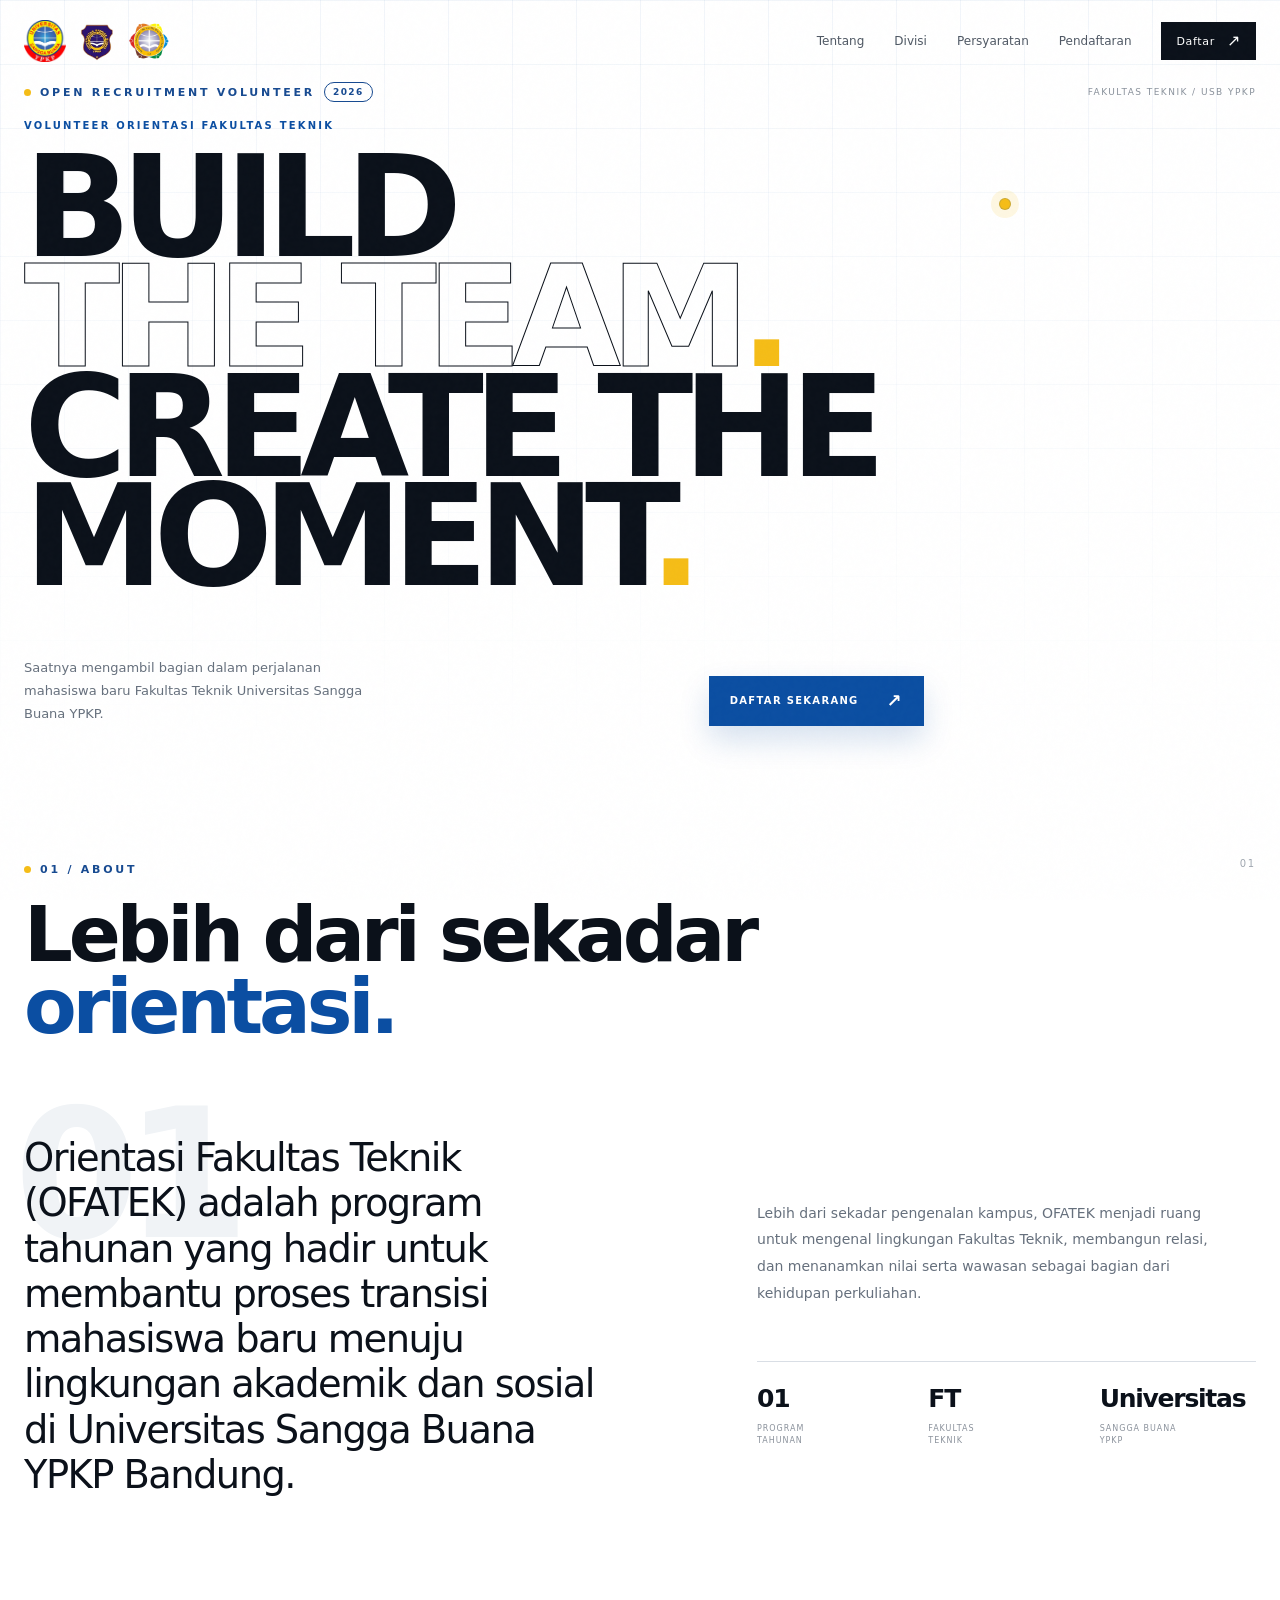
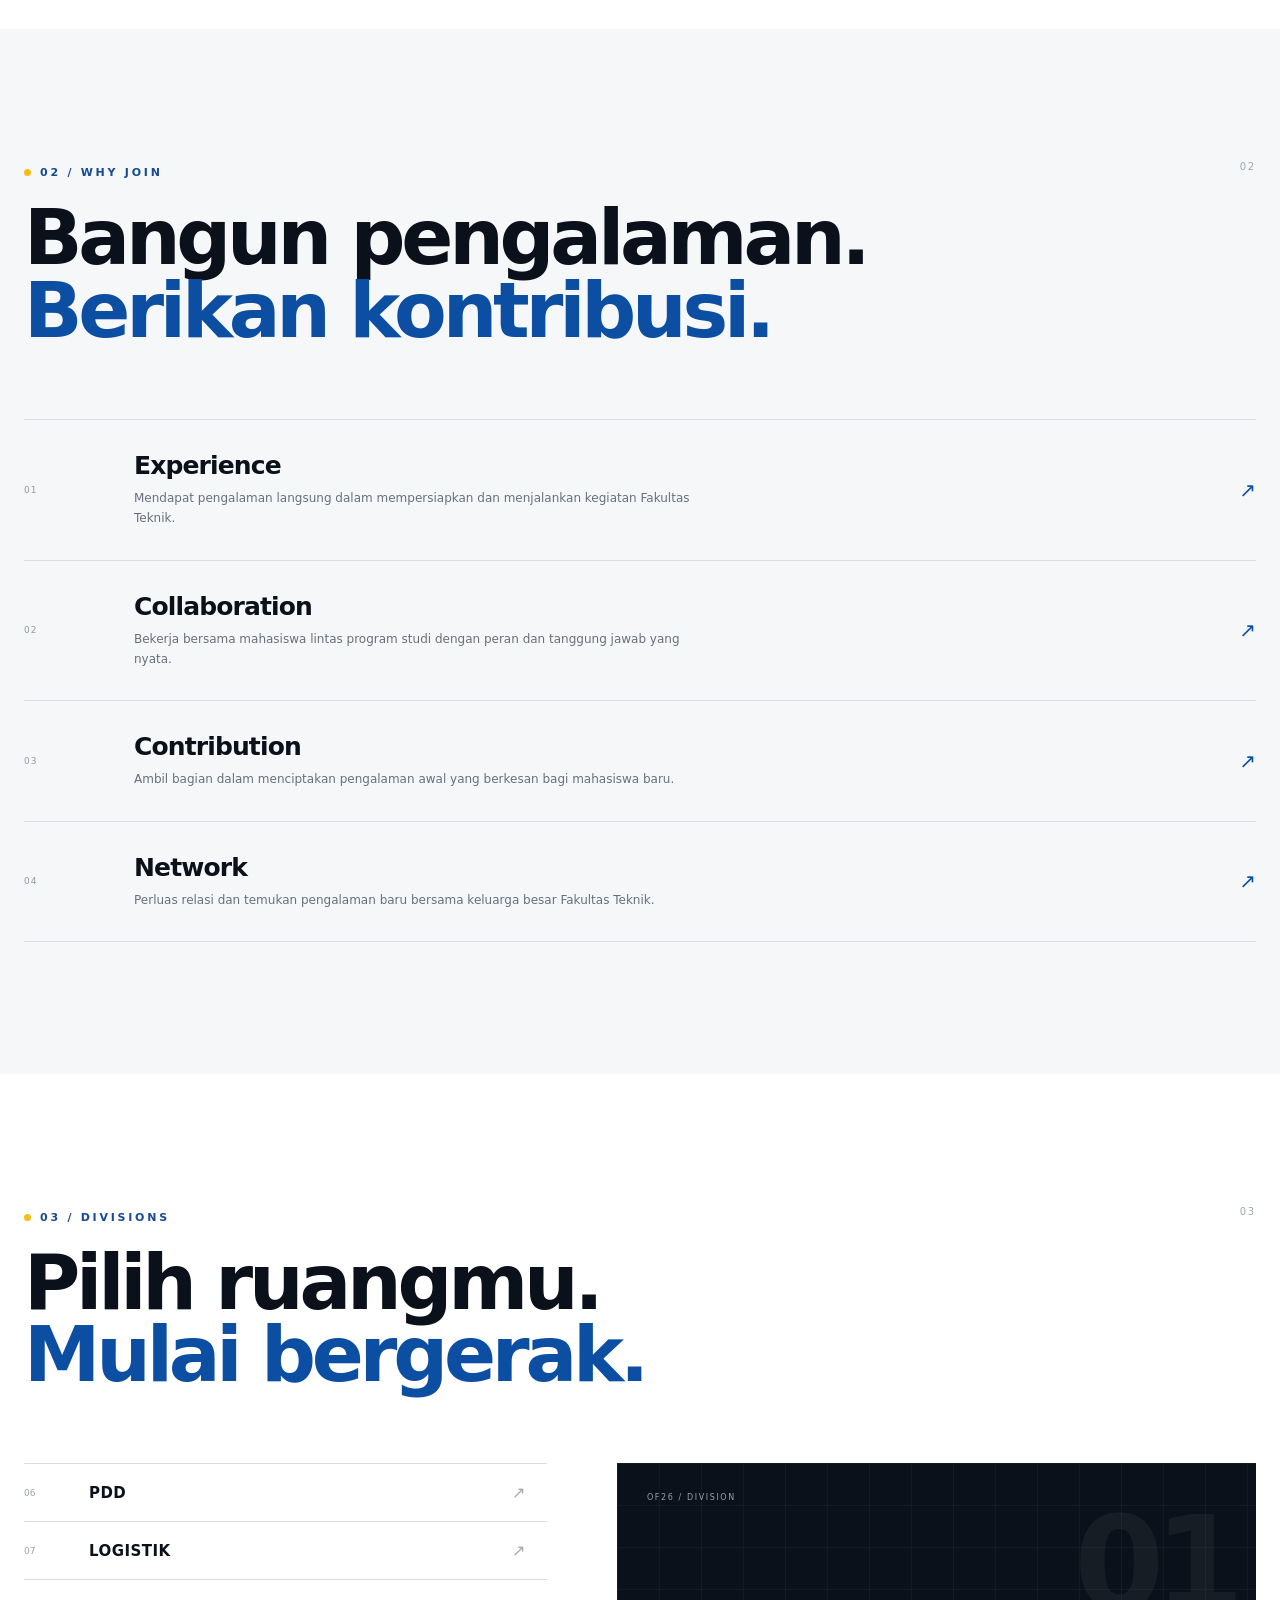
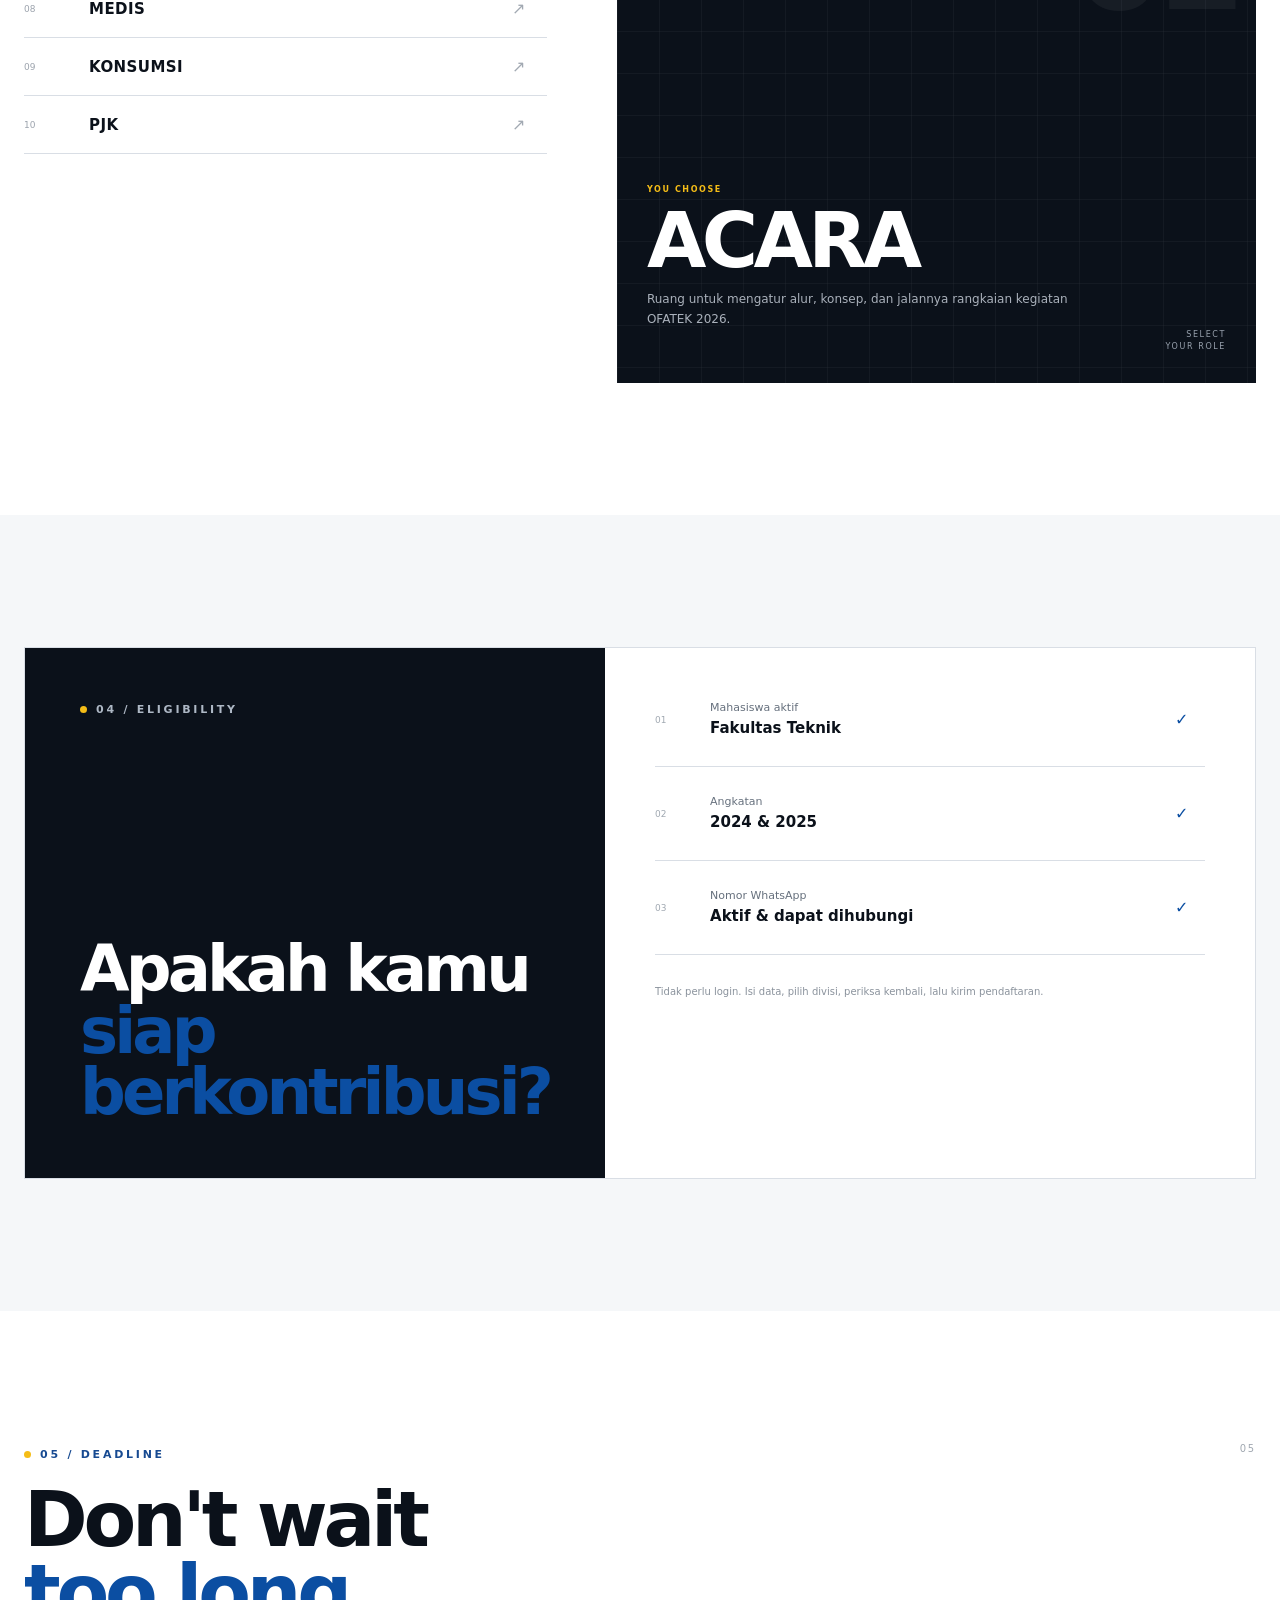
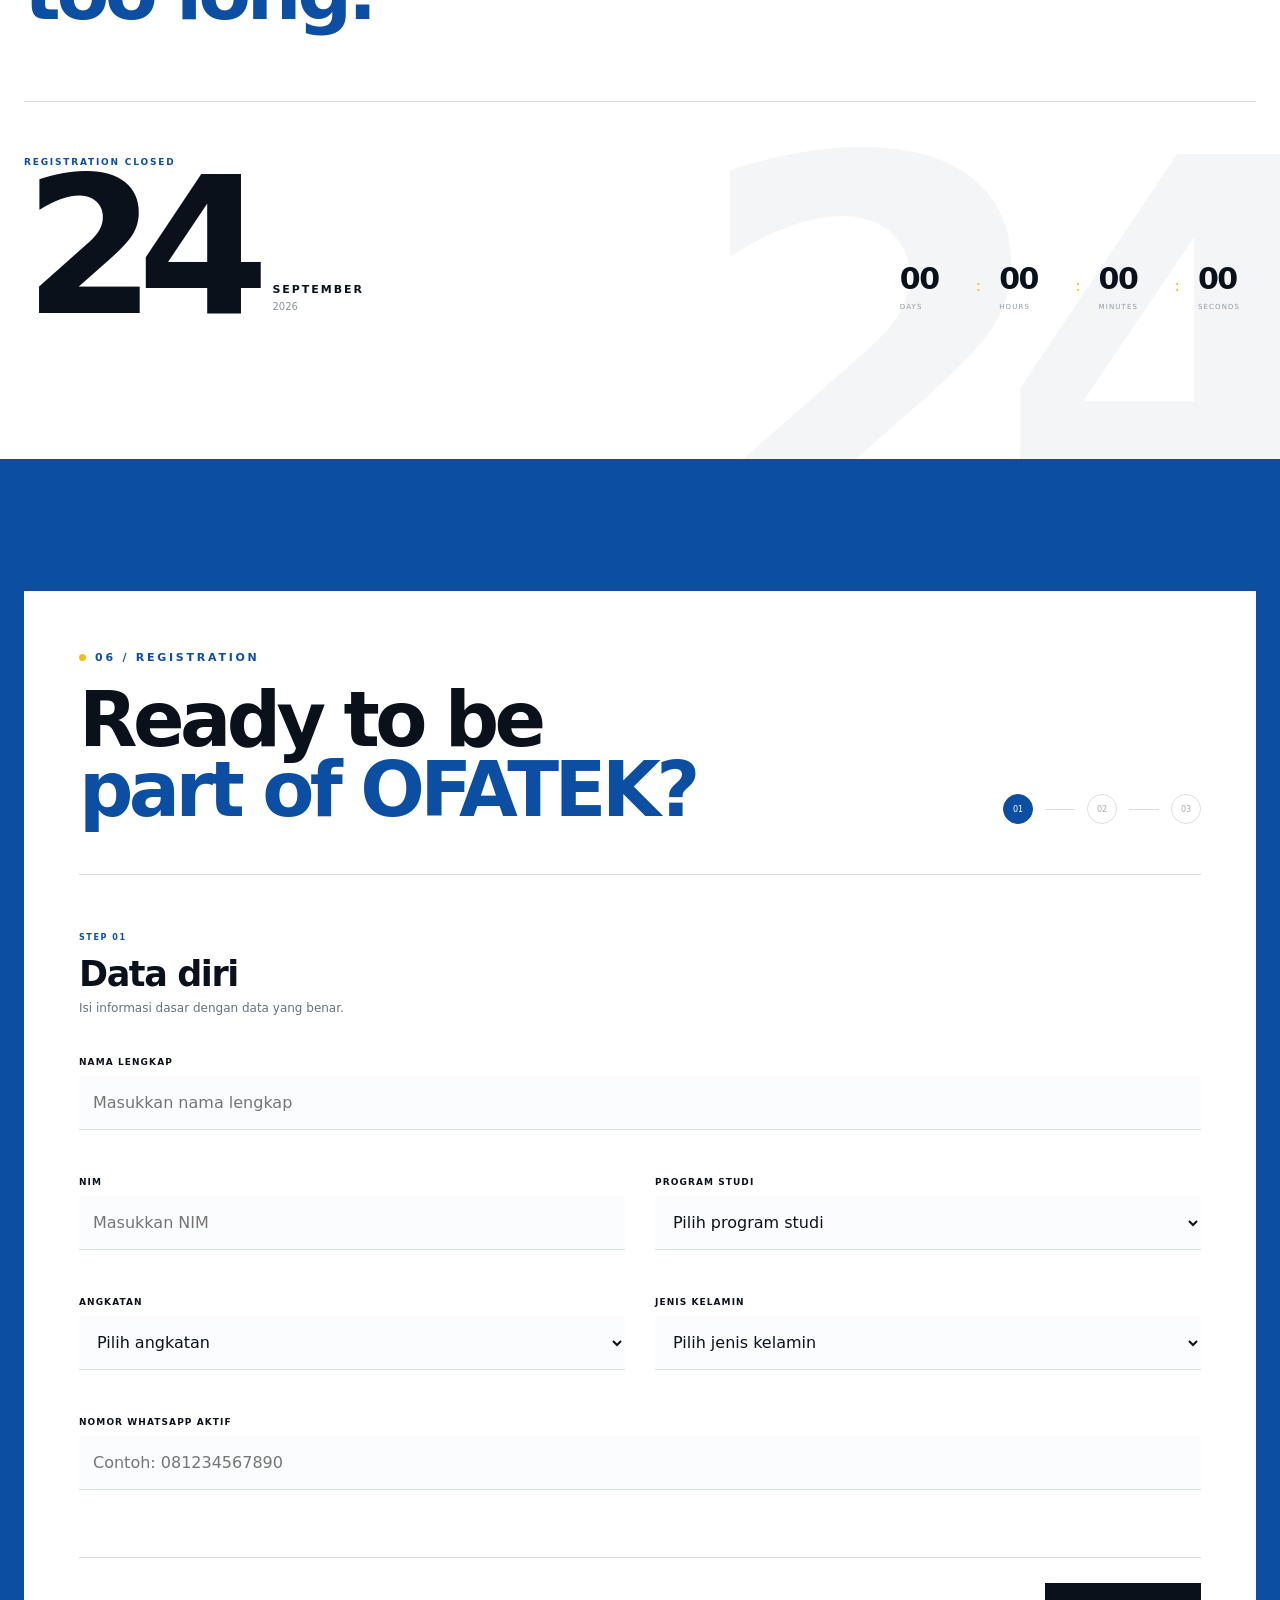
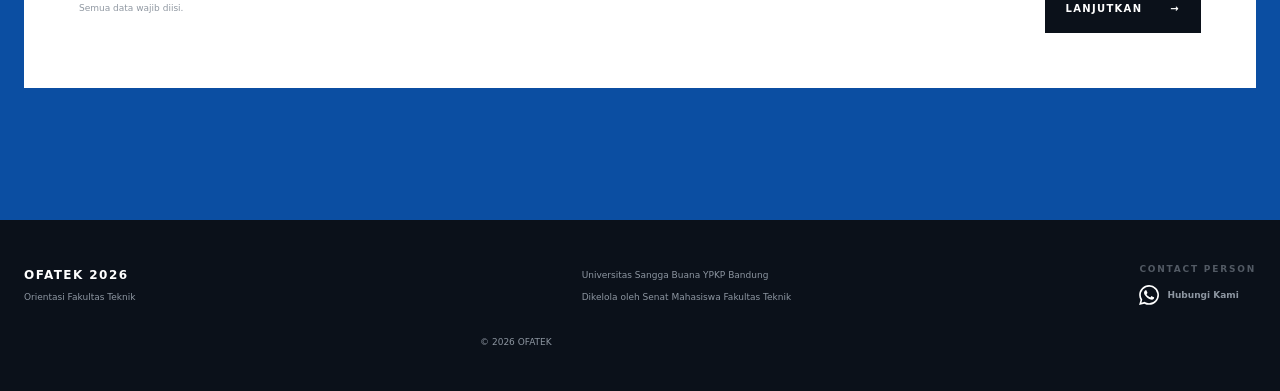
==== commit 3d78dc99: "Update index.html" ====
--- a/index.html
+++ b/index.html
@@ -241,7 +241,7 @@
 
     <button class="division-item" type="button" data-division="HUMAS">
       <span>05</span><strong>HUMAS</strong><i>↗</i>
-    </button> --> -->
+    </button> --> 
 
     <button class="division-item" type="button" data-division="PDD">
       <span>06</span><strong>PDD</strong><i>↗</i>
@@ -423,7 +423,7 @@
              <div class="division-select" id="divisionSelect">
 
   <!-- POSISI PELAKSANA -->
-  <button type="button" data-value="Ketua Pelaksana">
+  <!-- <button type="button" data-value="Ketua Pelaksana">
     <span>01</span><strong>KETUA PELAKSANA</strong><i>↗</i>
   </button>
 
@@ -436,13 +436,13 @@
   </button>
 
   <!-- DIVISI -->
-  <button type="button" data-value="Divisi Acara">
+  <!-- <button type="button" data-value="Divisi Acara">
     <span>04</span><strong>ACARA</strong><i>↗</i>
-  </button>
-
-  <button type="button" data-value="Divisi HUMAS">
+  </button> -->
+
+  <!-- <button type="button" data-value="Divisi HUMAS">
     <span>05</span><strong>HUMAS</strong><i>↗</i>
-  </button>
+  </button>  -->
 
   <button type="button" data-value="Divisi PDD">
     <span>06</span><strong>PDD</strong><i>↗</i>
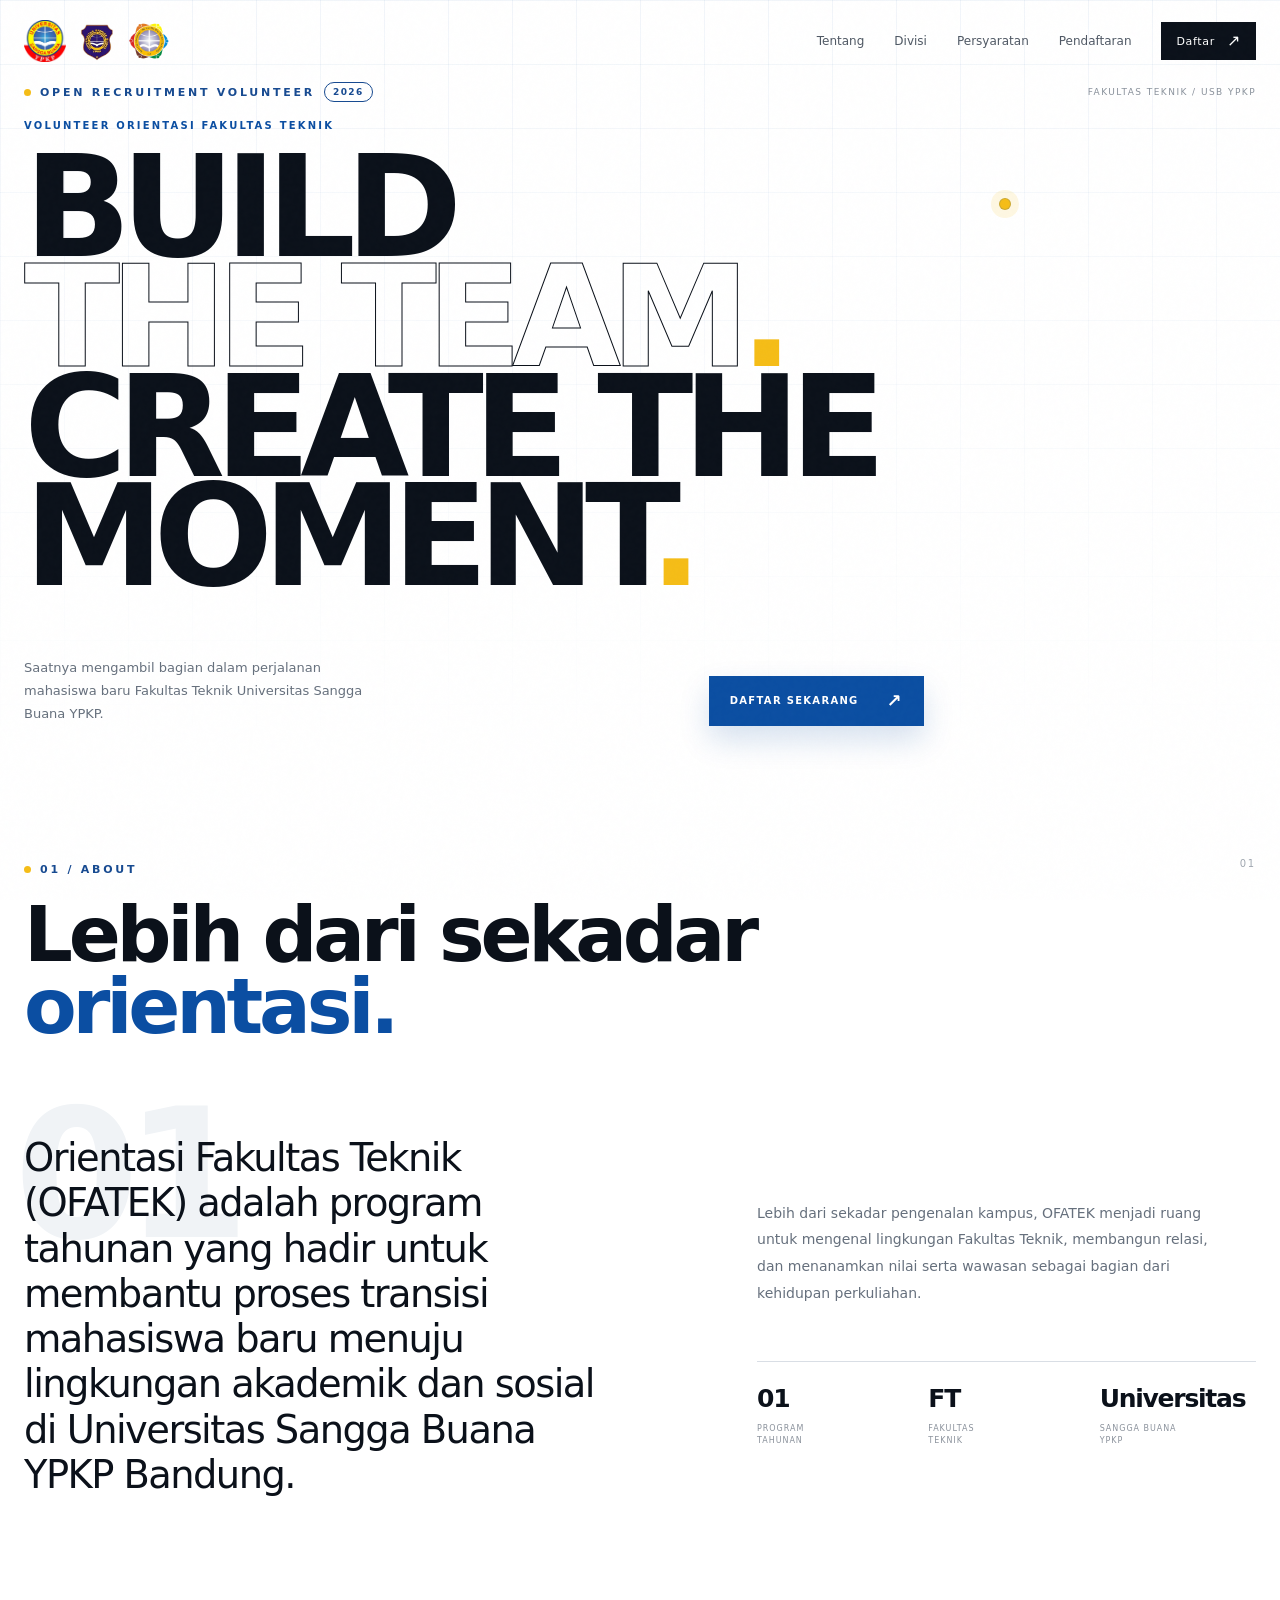
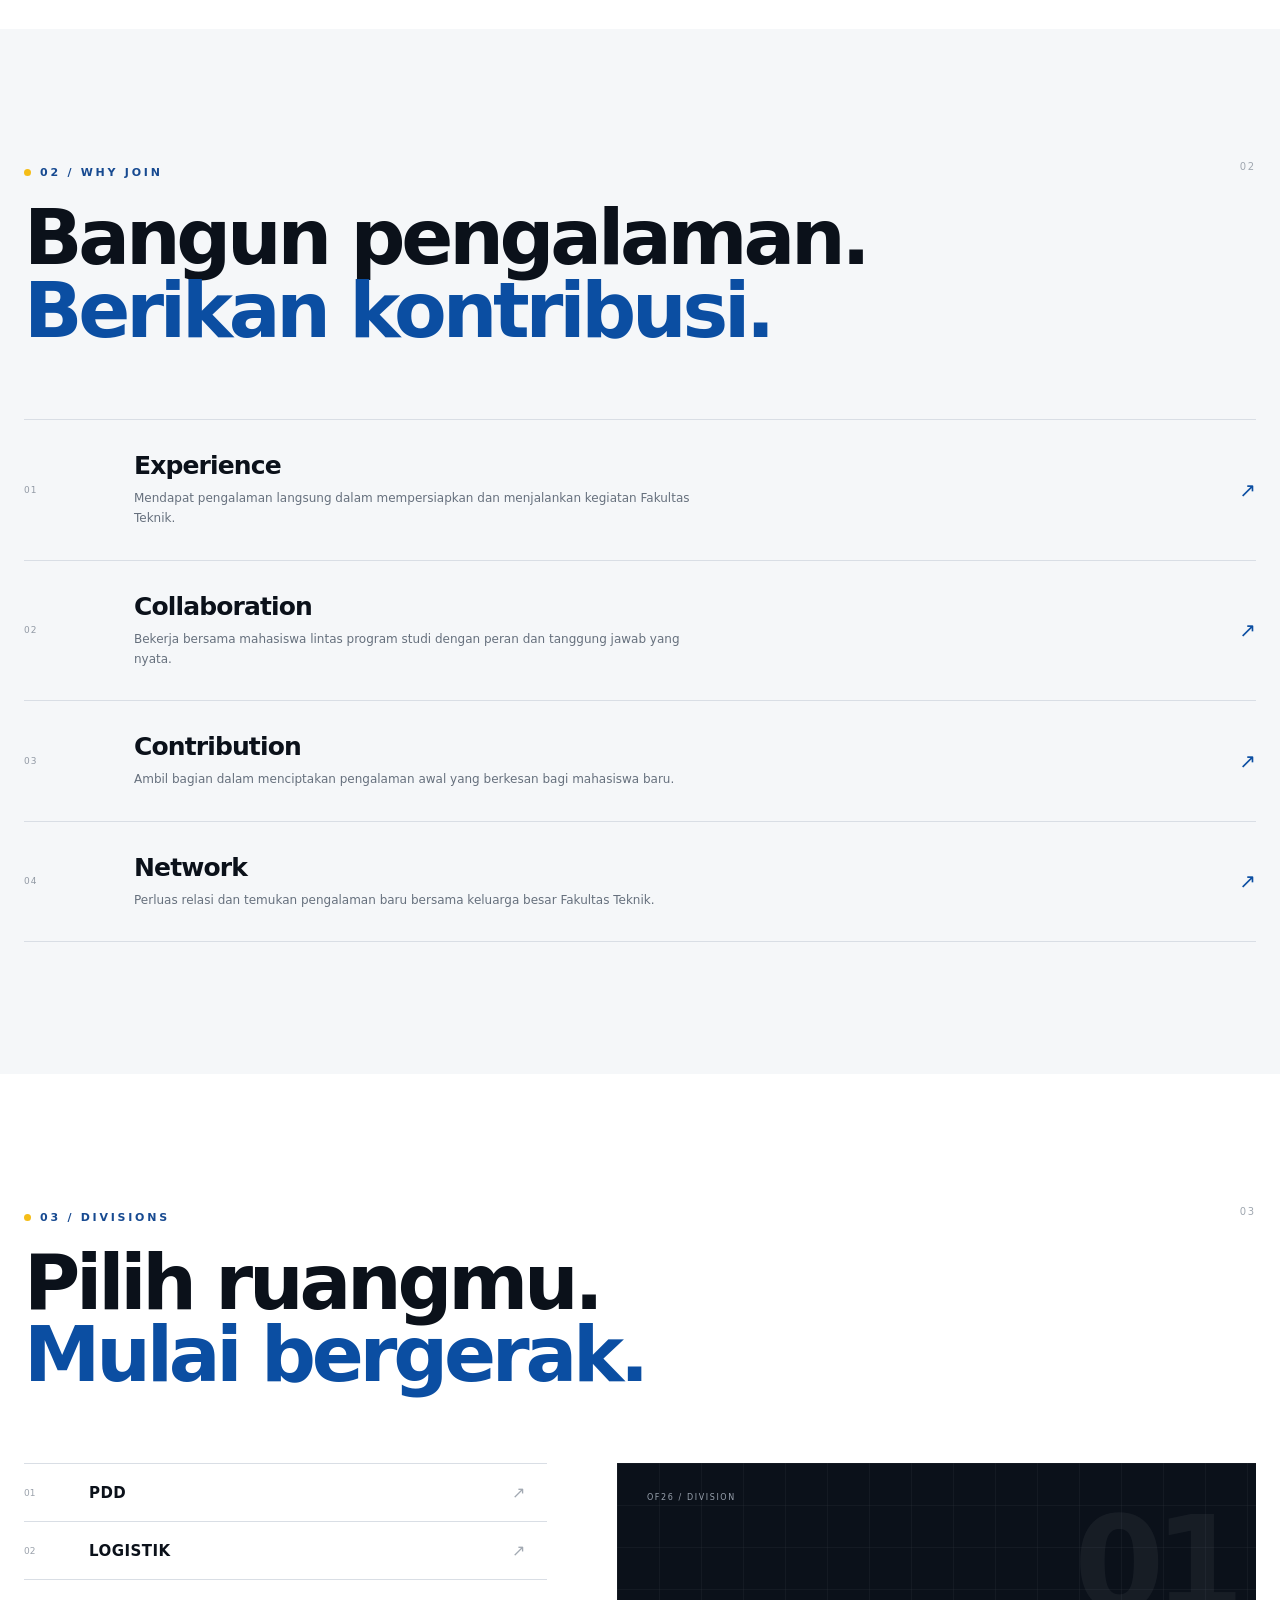
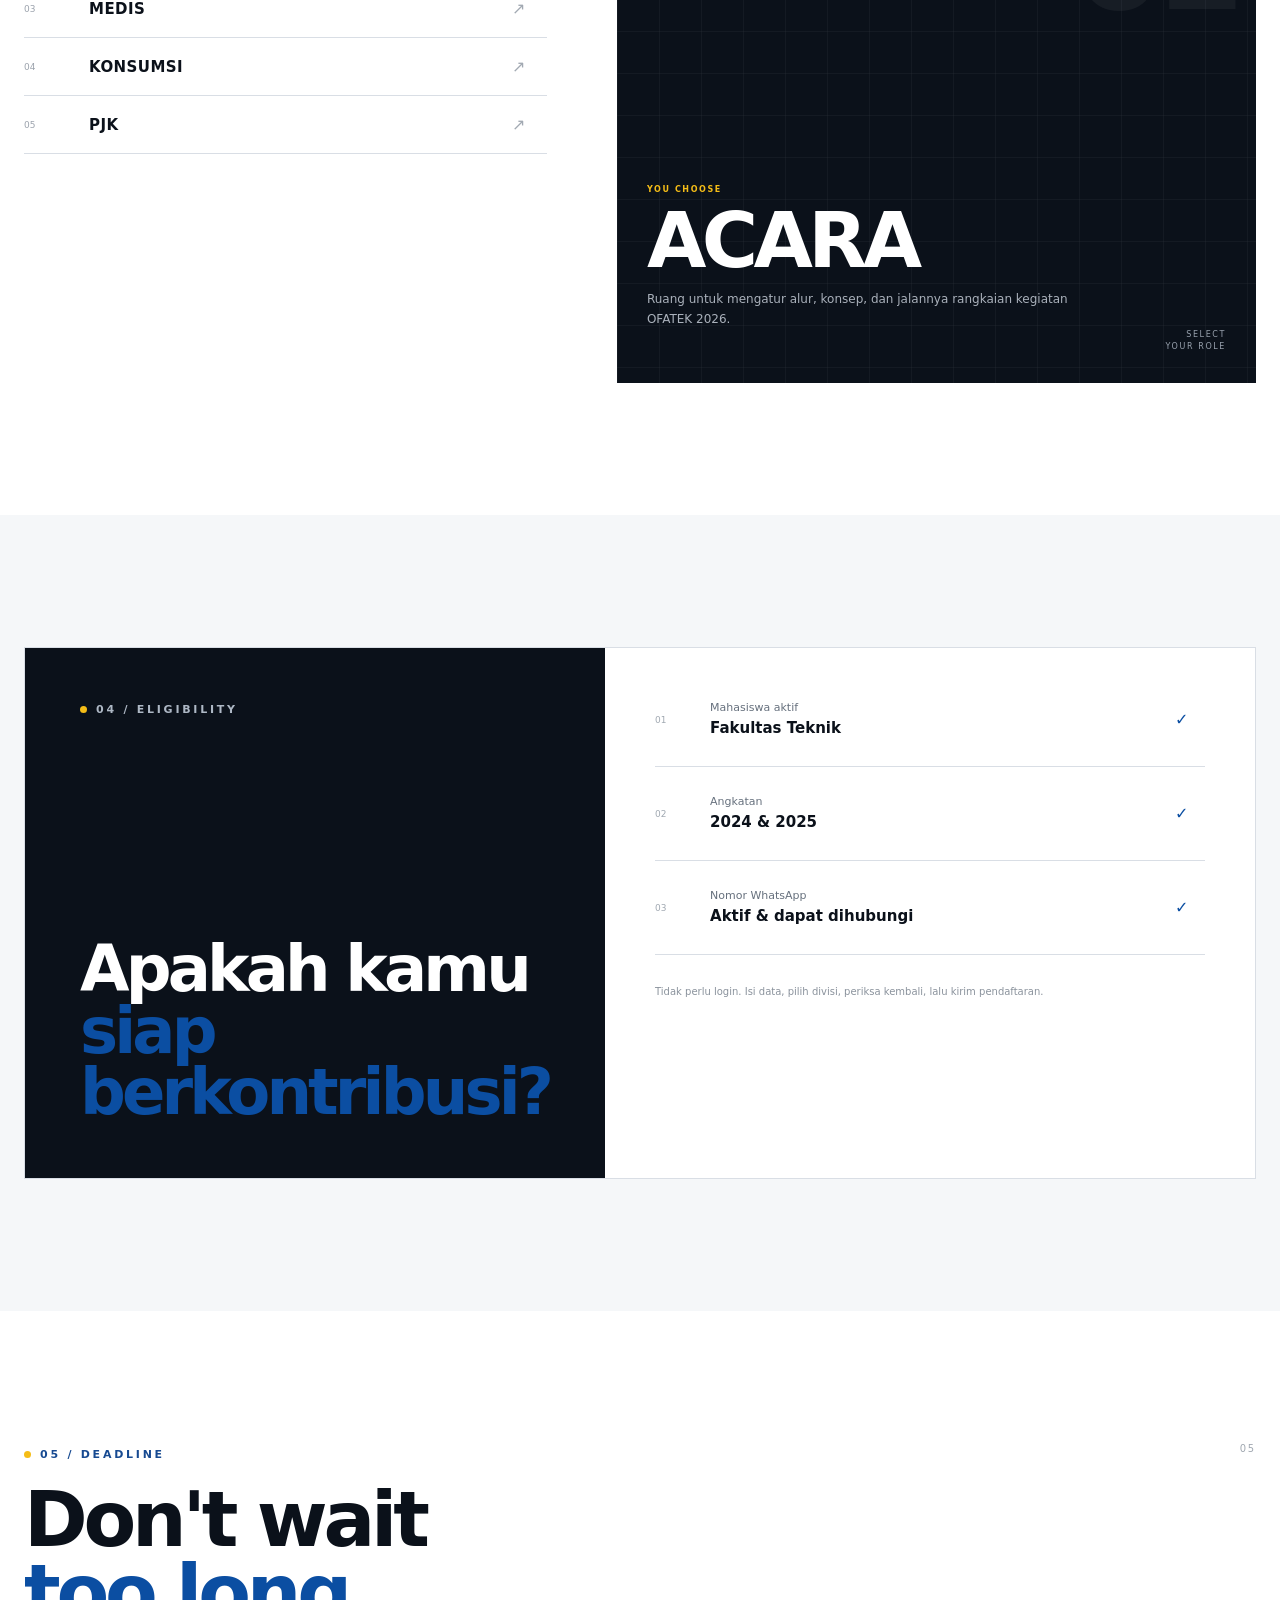
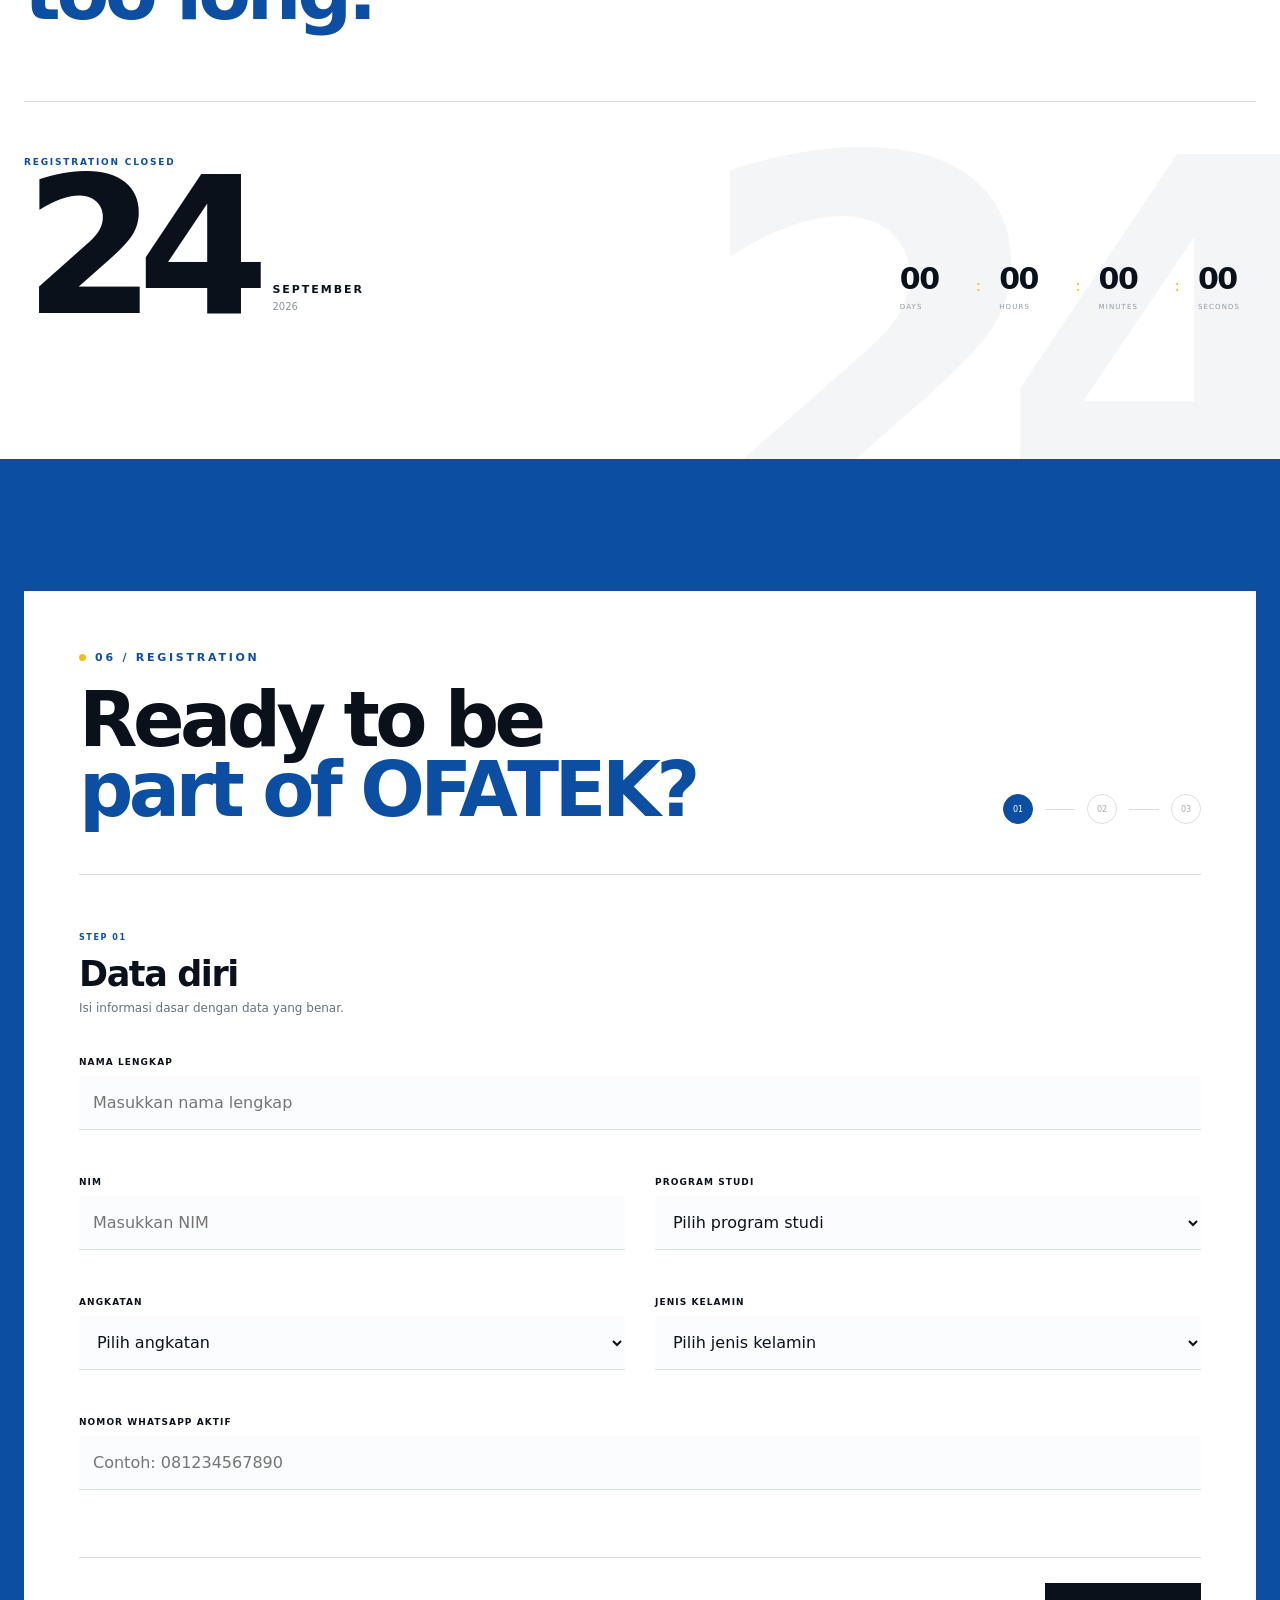
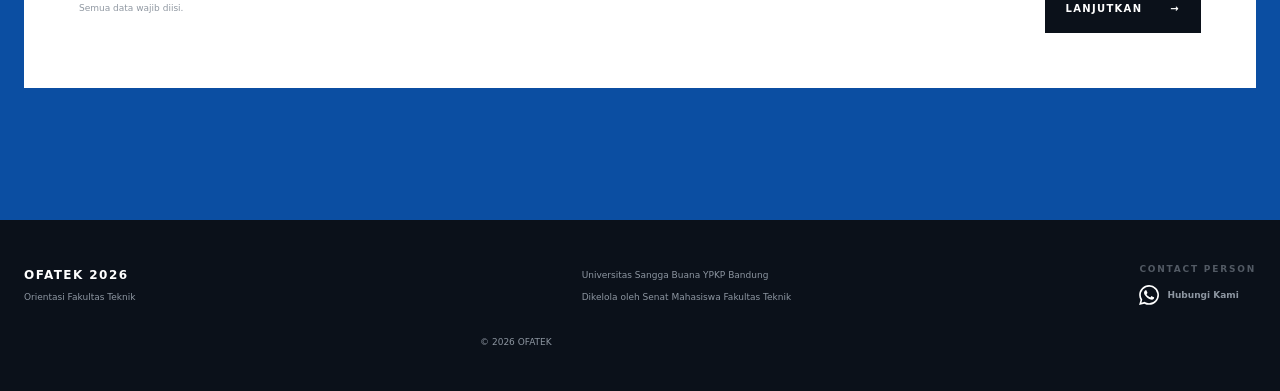
==== commit 7f0be7ec: "Update index.html" ====
--- a/index.html
+++ b/index.html
@@ -244,23 +244,23 @@
     </button> --> 
 
     <button class="division-item" type="button" data-division="PDD">
-      <span>06</span><strong>PDD</strong><i>↗</i>
+      <span>01</span><strong>PDD</strong><i>↗</i>
     </button>
 
     <button class="division-item" type="button" data-division="Logistik">
-      <span>07</span><strong>LOGISTIK</strong><i>↗</i>
+      <span>02</span><strong>LOGISTIK</strong><i>↗</i>
     </button>
 
     <button class="division-item" type="button" data-division="Medis">
-      <span>08</span><strong>MEDIS</strong><i>↗</i>
+      <span>03</span><strong>MEDIS</strong><i>↗</i>
     </button>
 
     <button class="division-item" type="button" data-division="Konsumsi">
-      <span>09</span><strong>KONSUMSI</strong><i>↗</i>
+      <span>04</span><strong>KONSUMSI</strong><i>↗</i>
     </button>
 
     <button class="division-item" type="button" data-division="PJK">
-      <span>10</span><strong>PJK</strong><i>↗</i>
+      <span>05</span><strong>PJK</strong><i>↗</i>
     </button>
 
   </div>
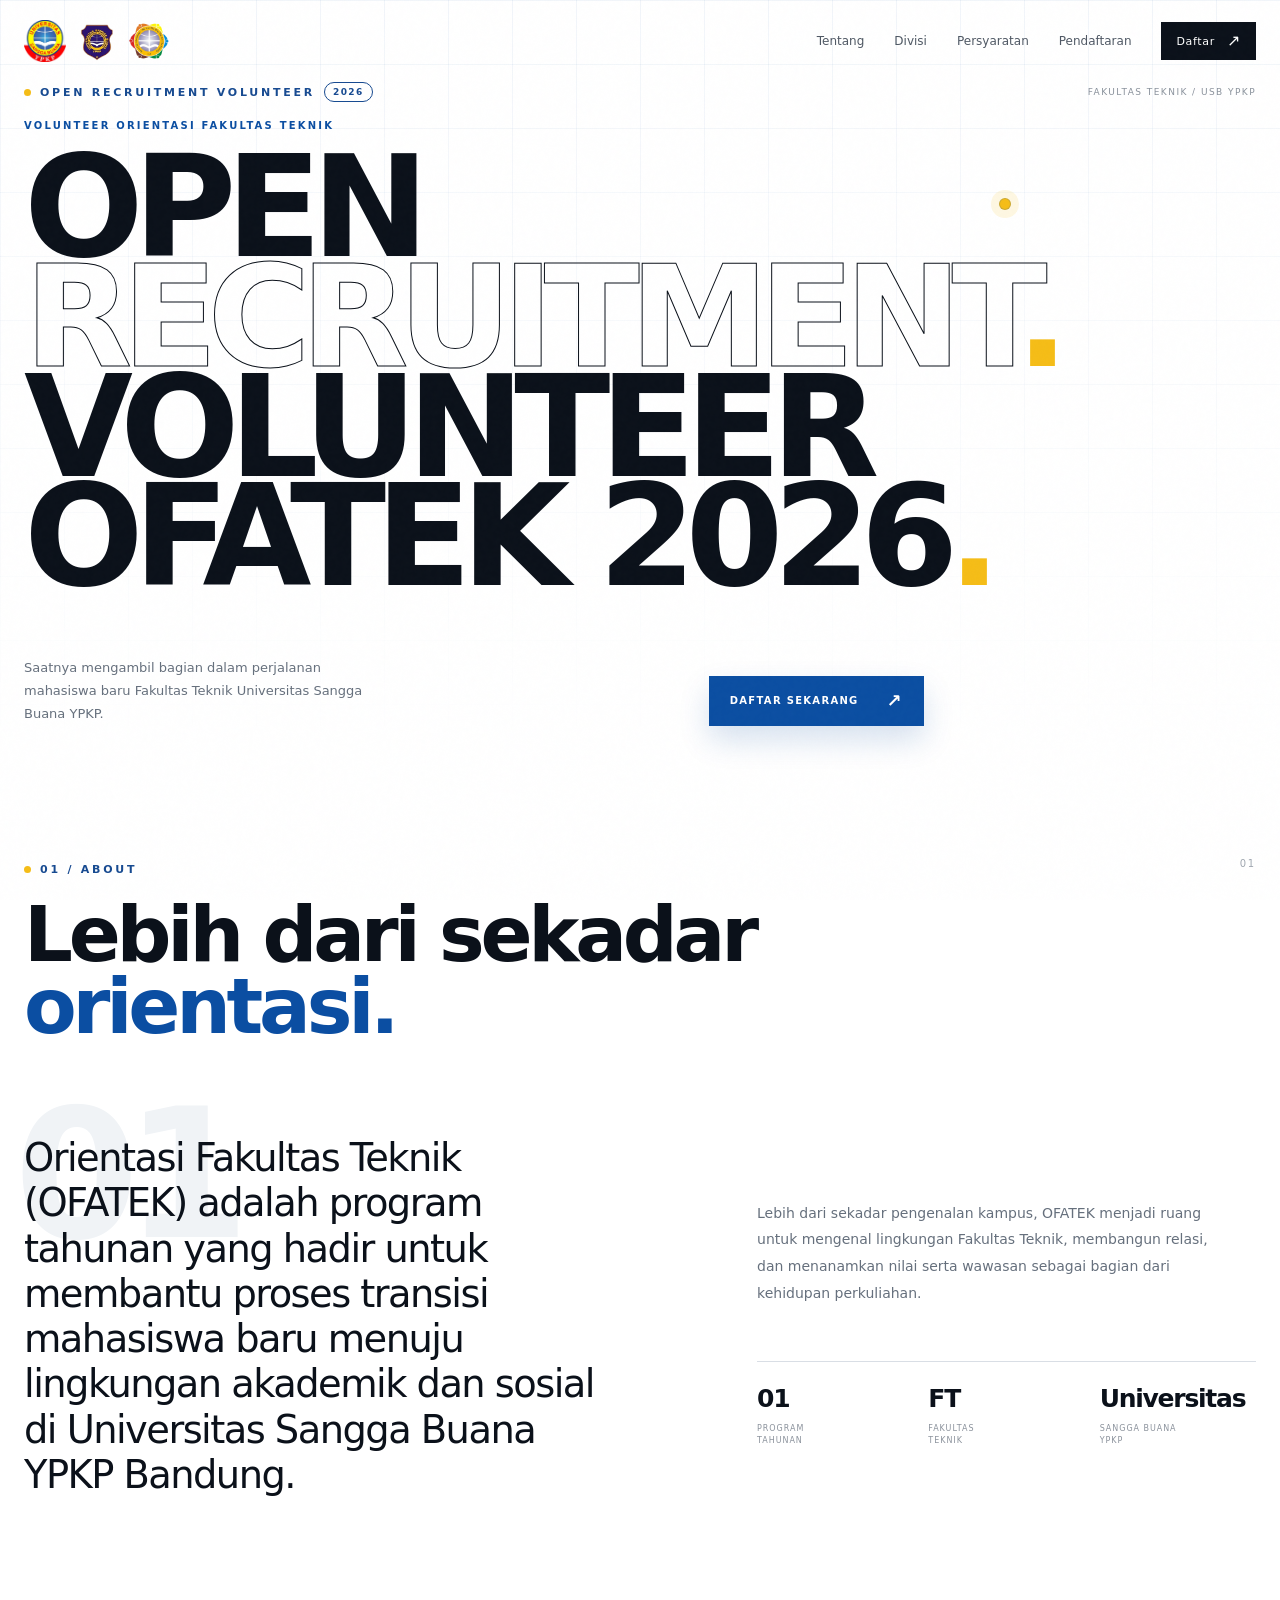
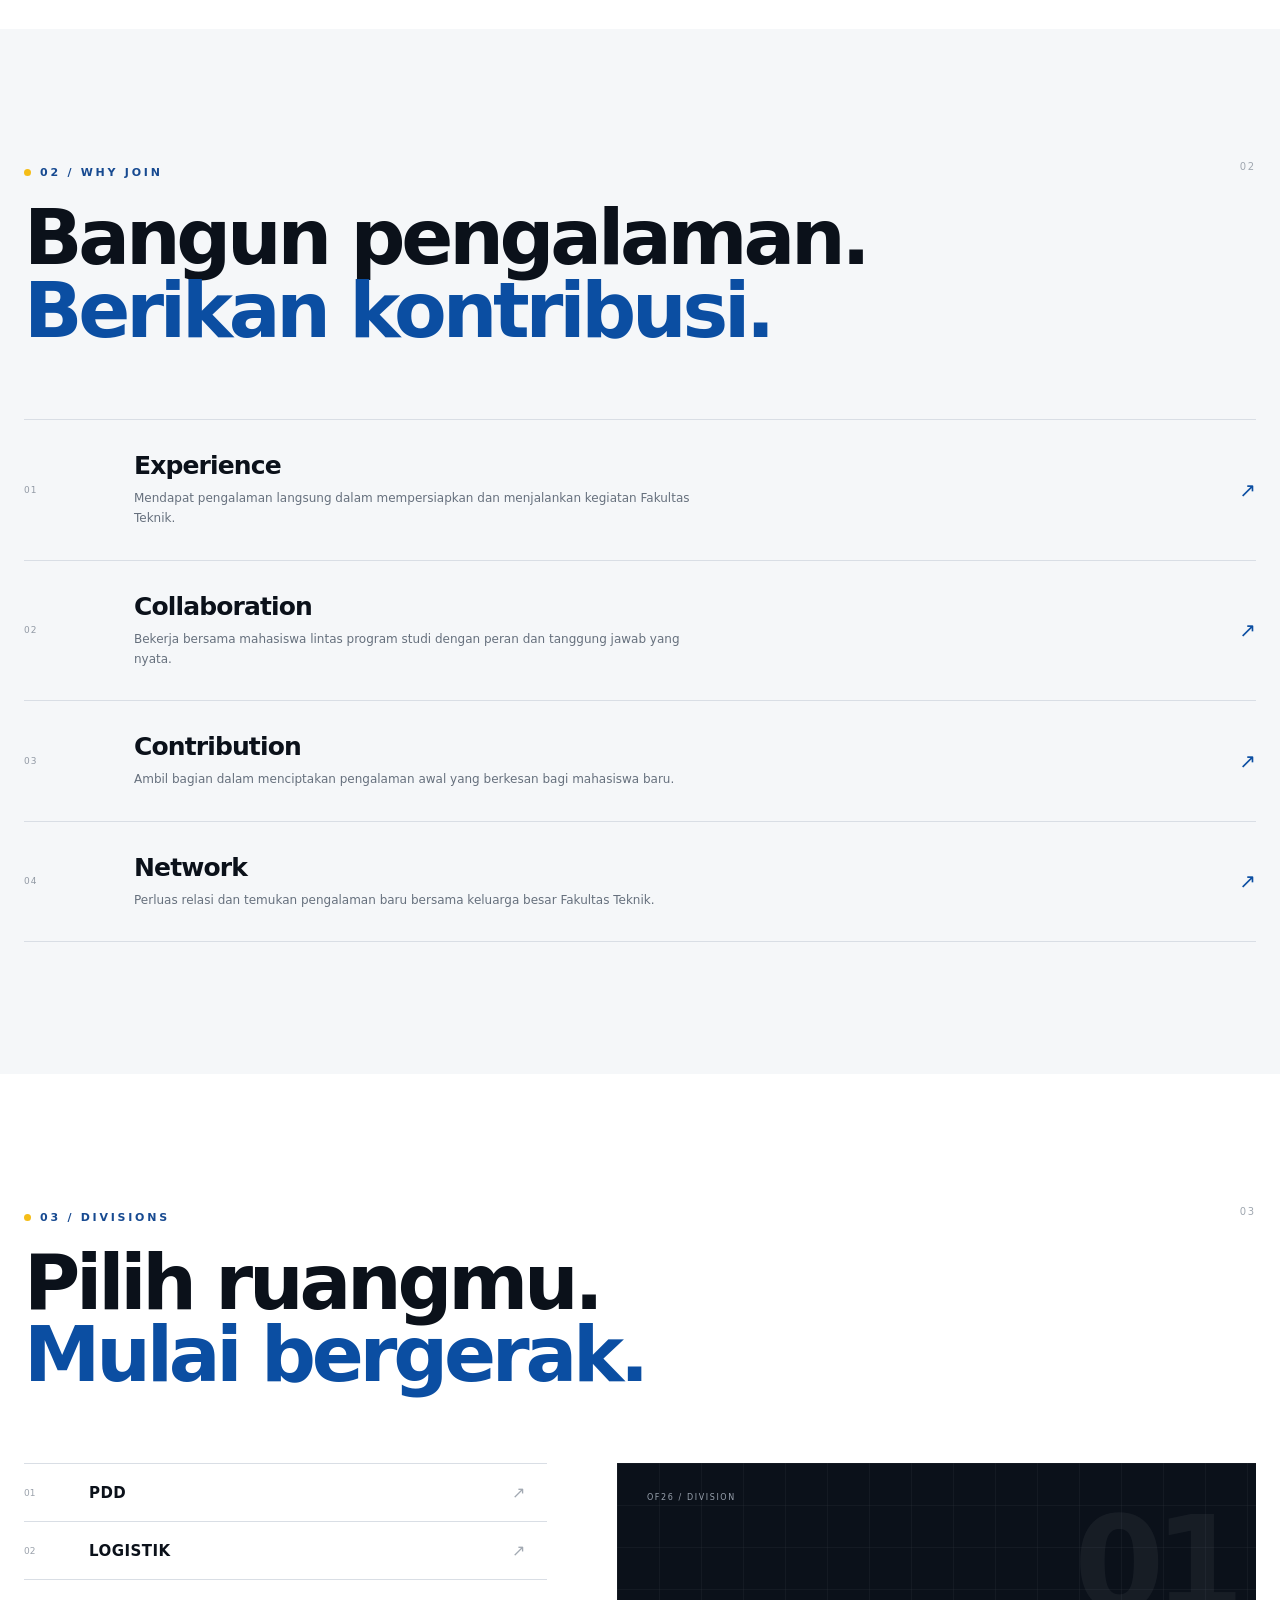
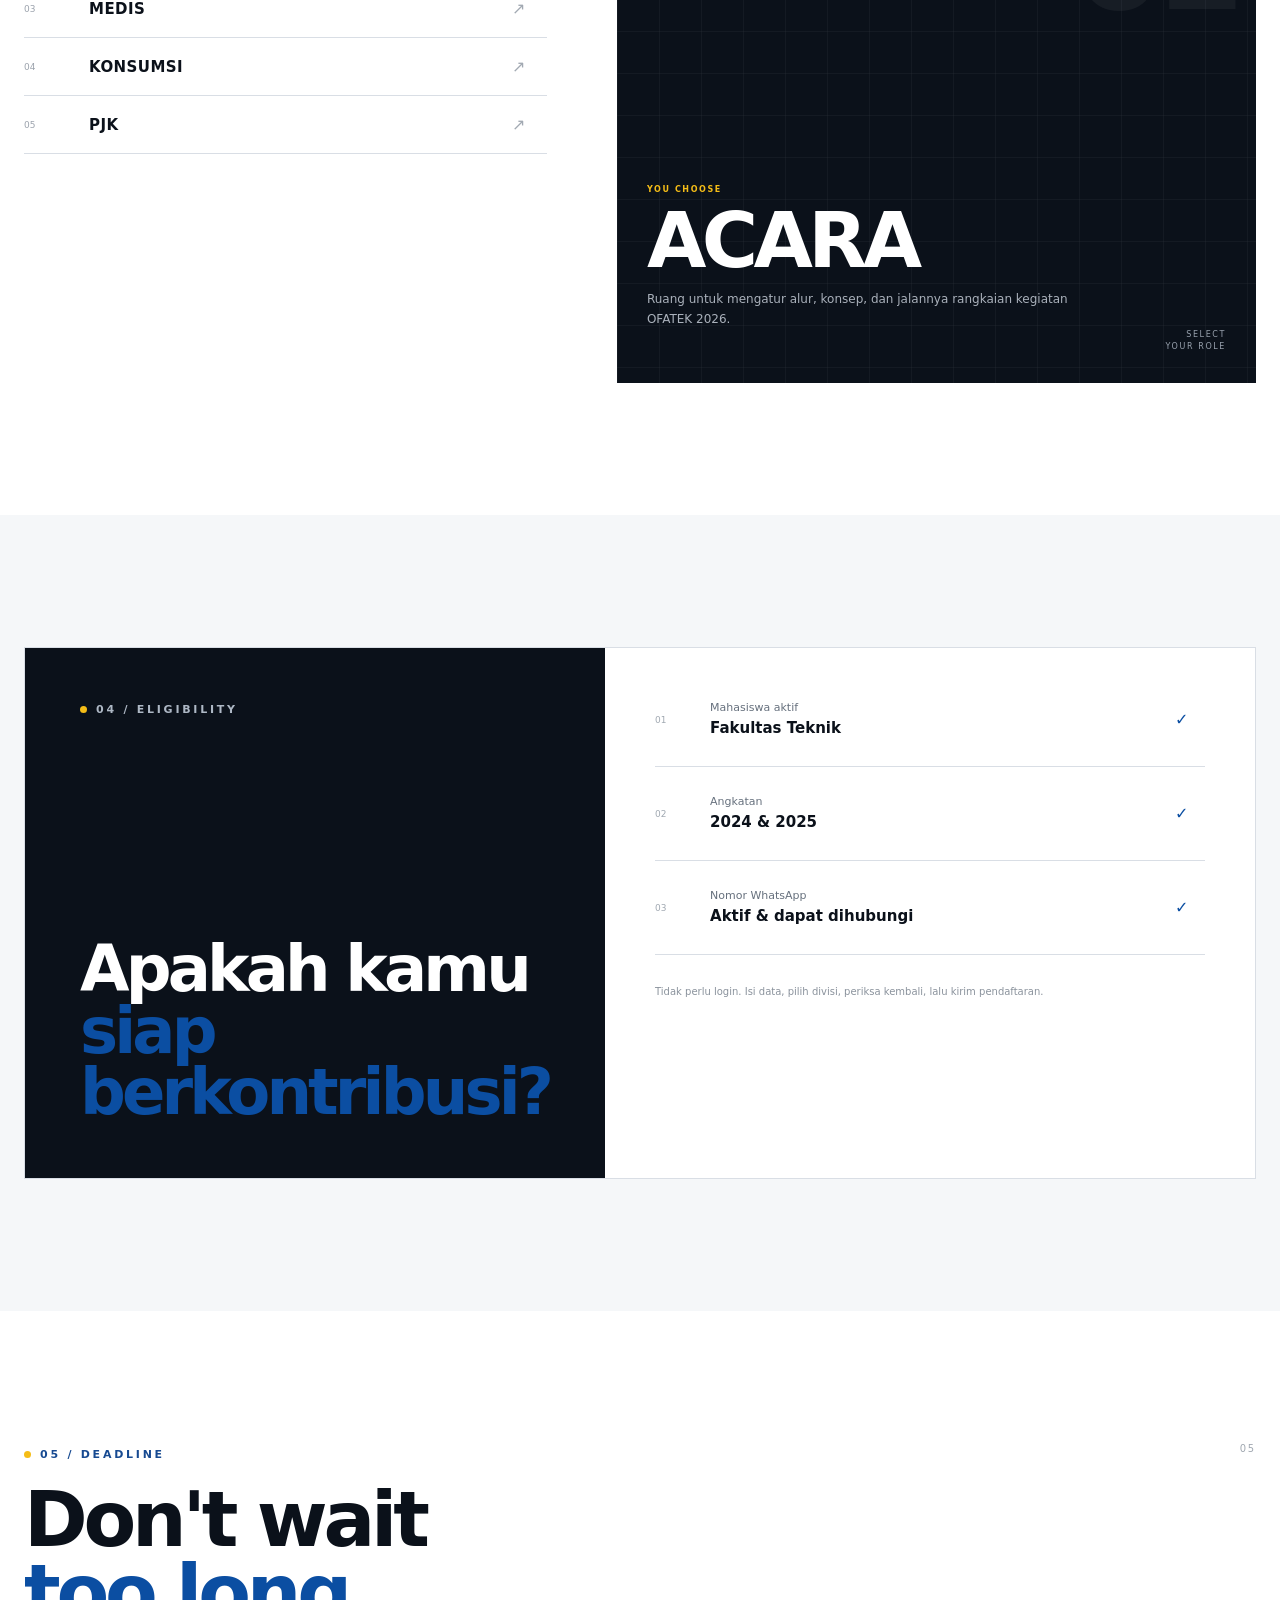
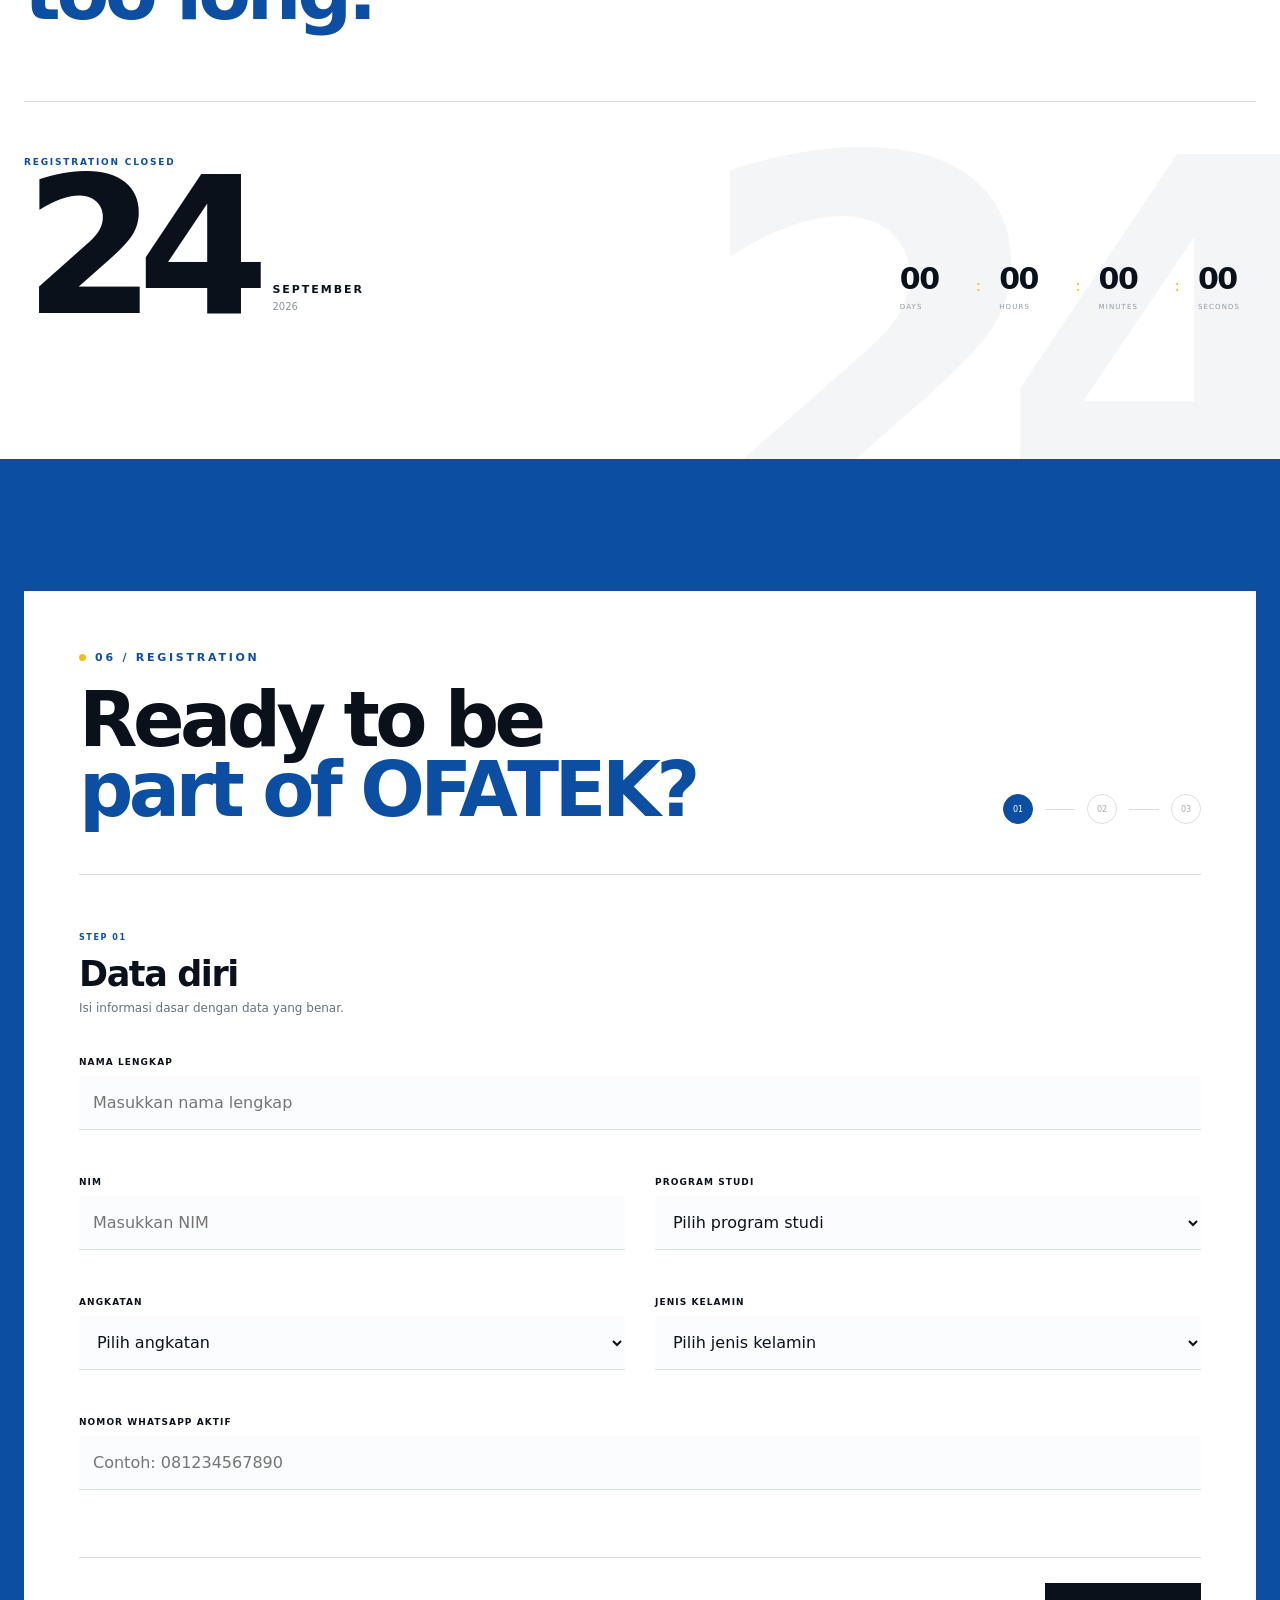
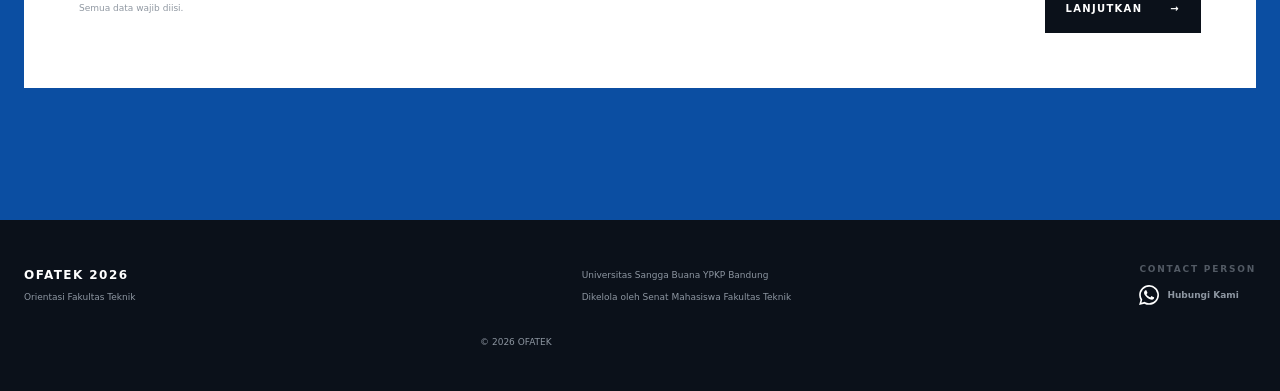
==== commit a93a2290: "Update index.html" ====
--- a/index.html
+++ b/index.html
@@ -100,9 +100,9 @@
         <div class="hero-copy">
           <p class="hero-kicker reveal">VOLUNTEER ORIENTASI FAKULTAS TEKNIK</p>
           <h1 class="hero-title">
-            <span class="line reveal reveal-delay-1">BUILD</span>
-            <span class="line outline reveal reveal-delay-2">THE TEAM<span class="dot">.</span></span>
-            <span class="line reveal reveal-delay-3">CREATE THE MOMENT<span class="dot">.</span></span>
+            <span class="line reveal reveal-delay-1">OPEN</span>
+            <span class="line outline reveal reveal-delay-2">RECRUITMENT<span class="dot">.</span></span>
+            <span class="line reveal reveal-delay-3">VOLUNTEER OFATEK 2026<span class="dot">.</span></span>
           </h1>
         </div>
 
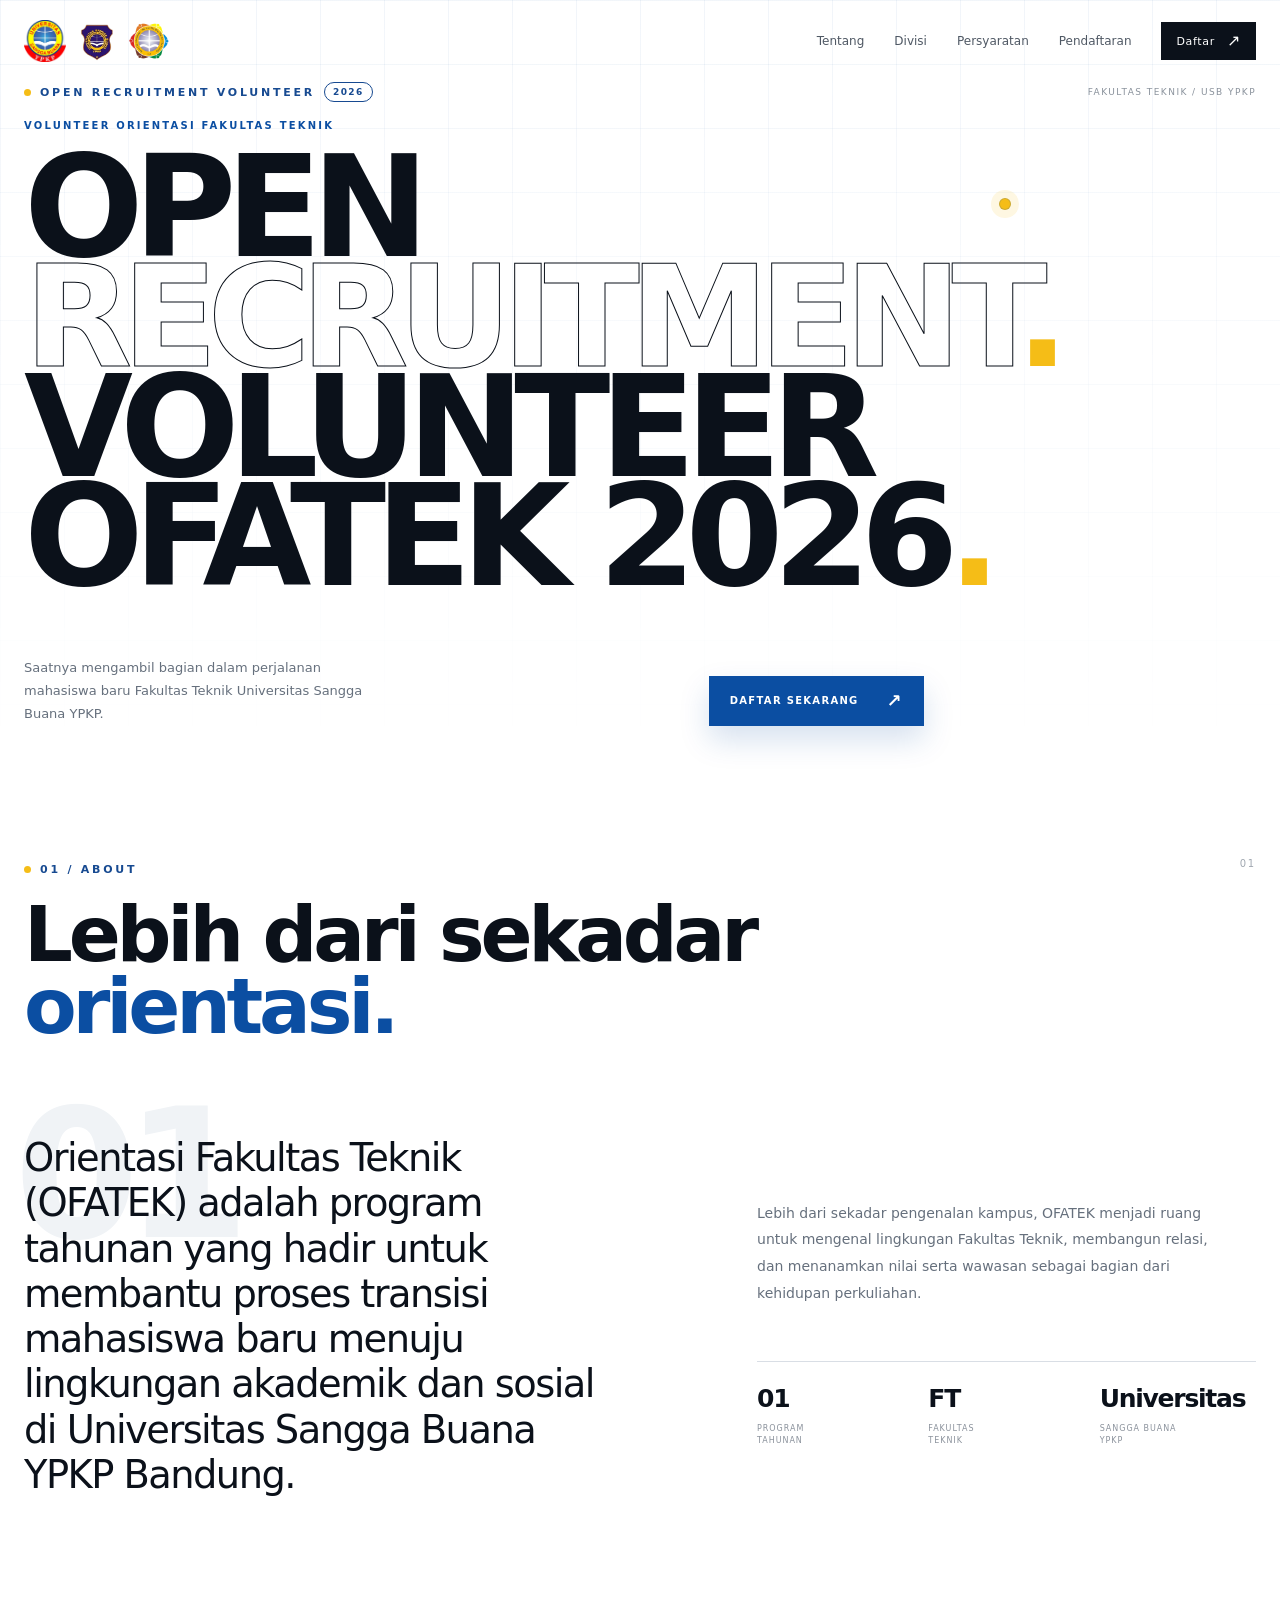
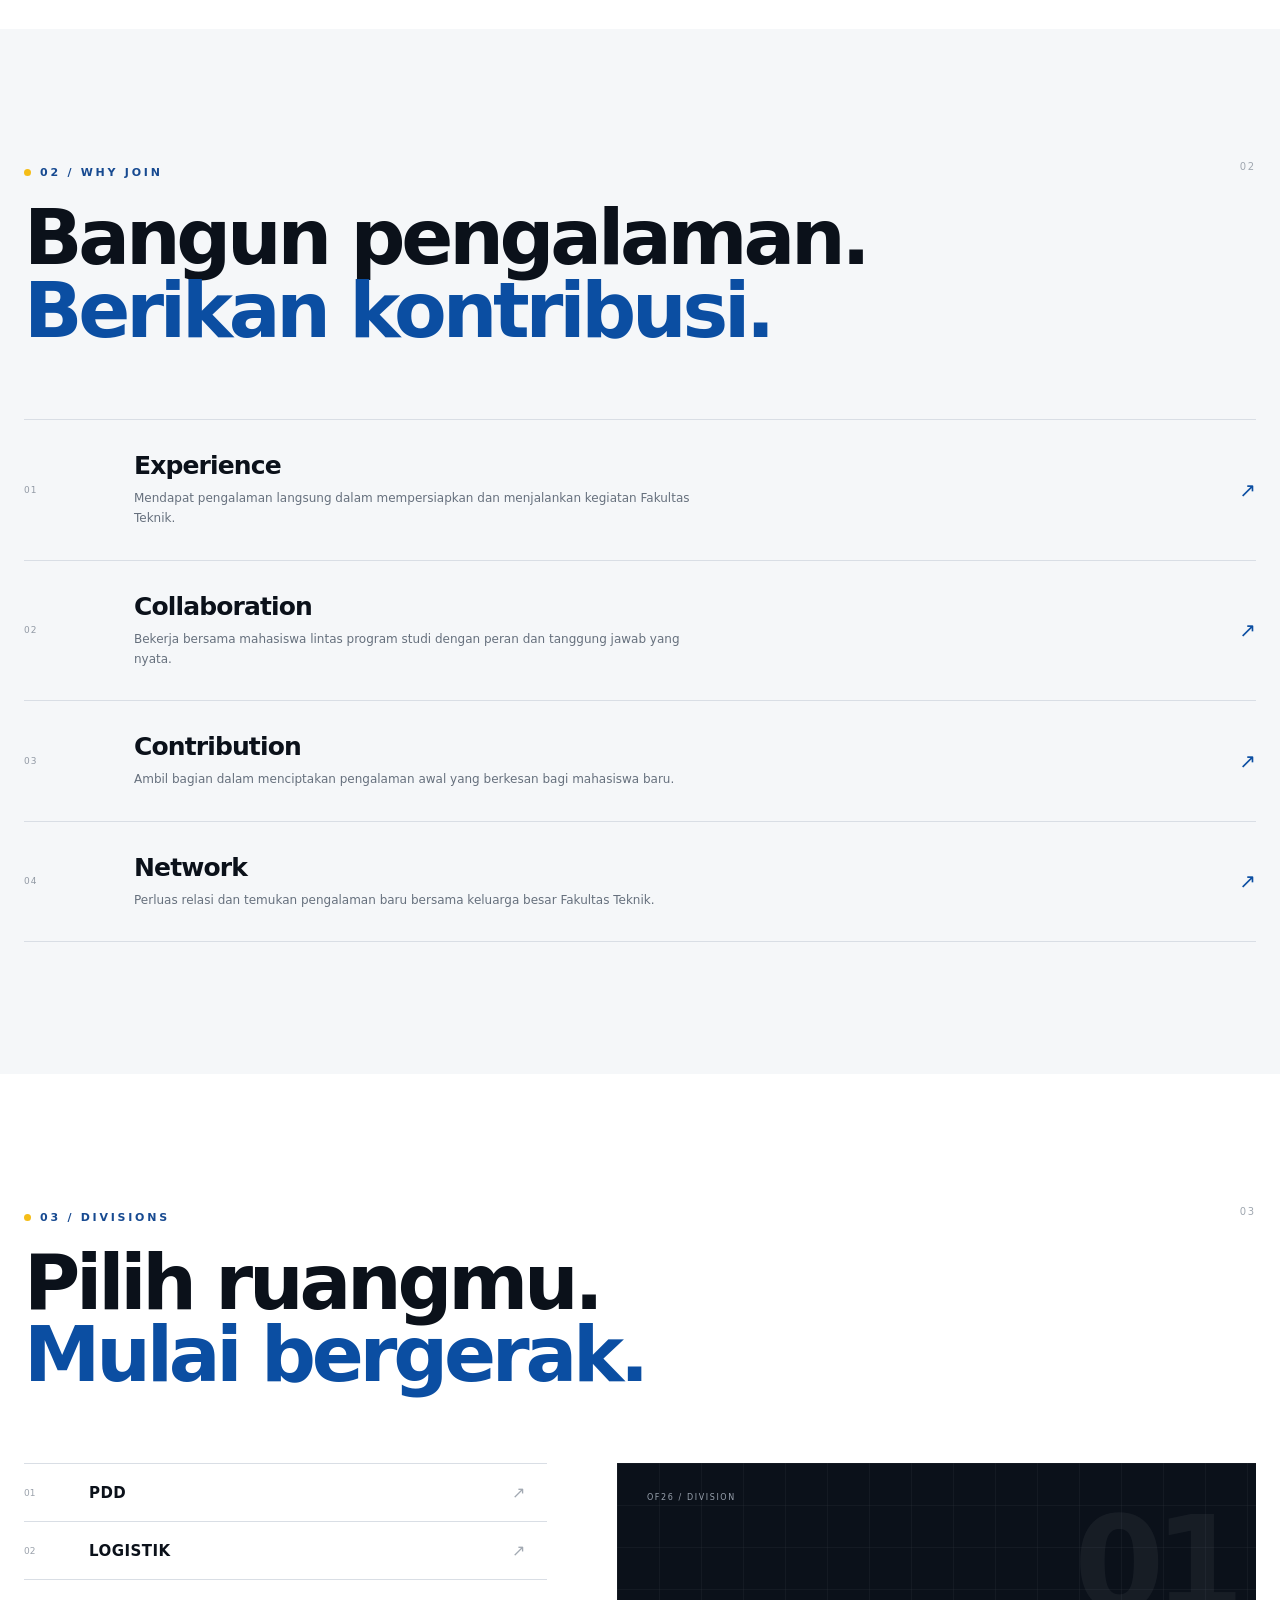
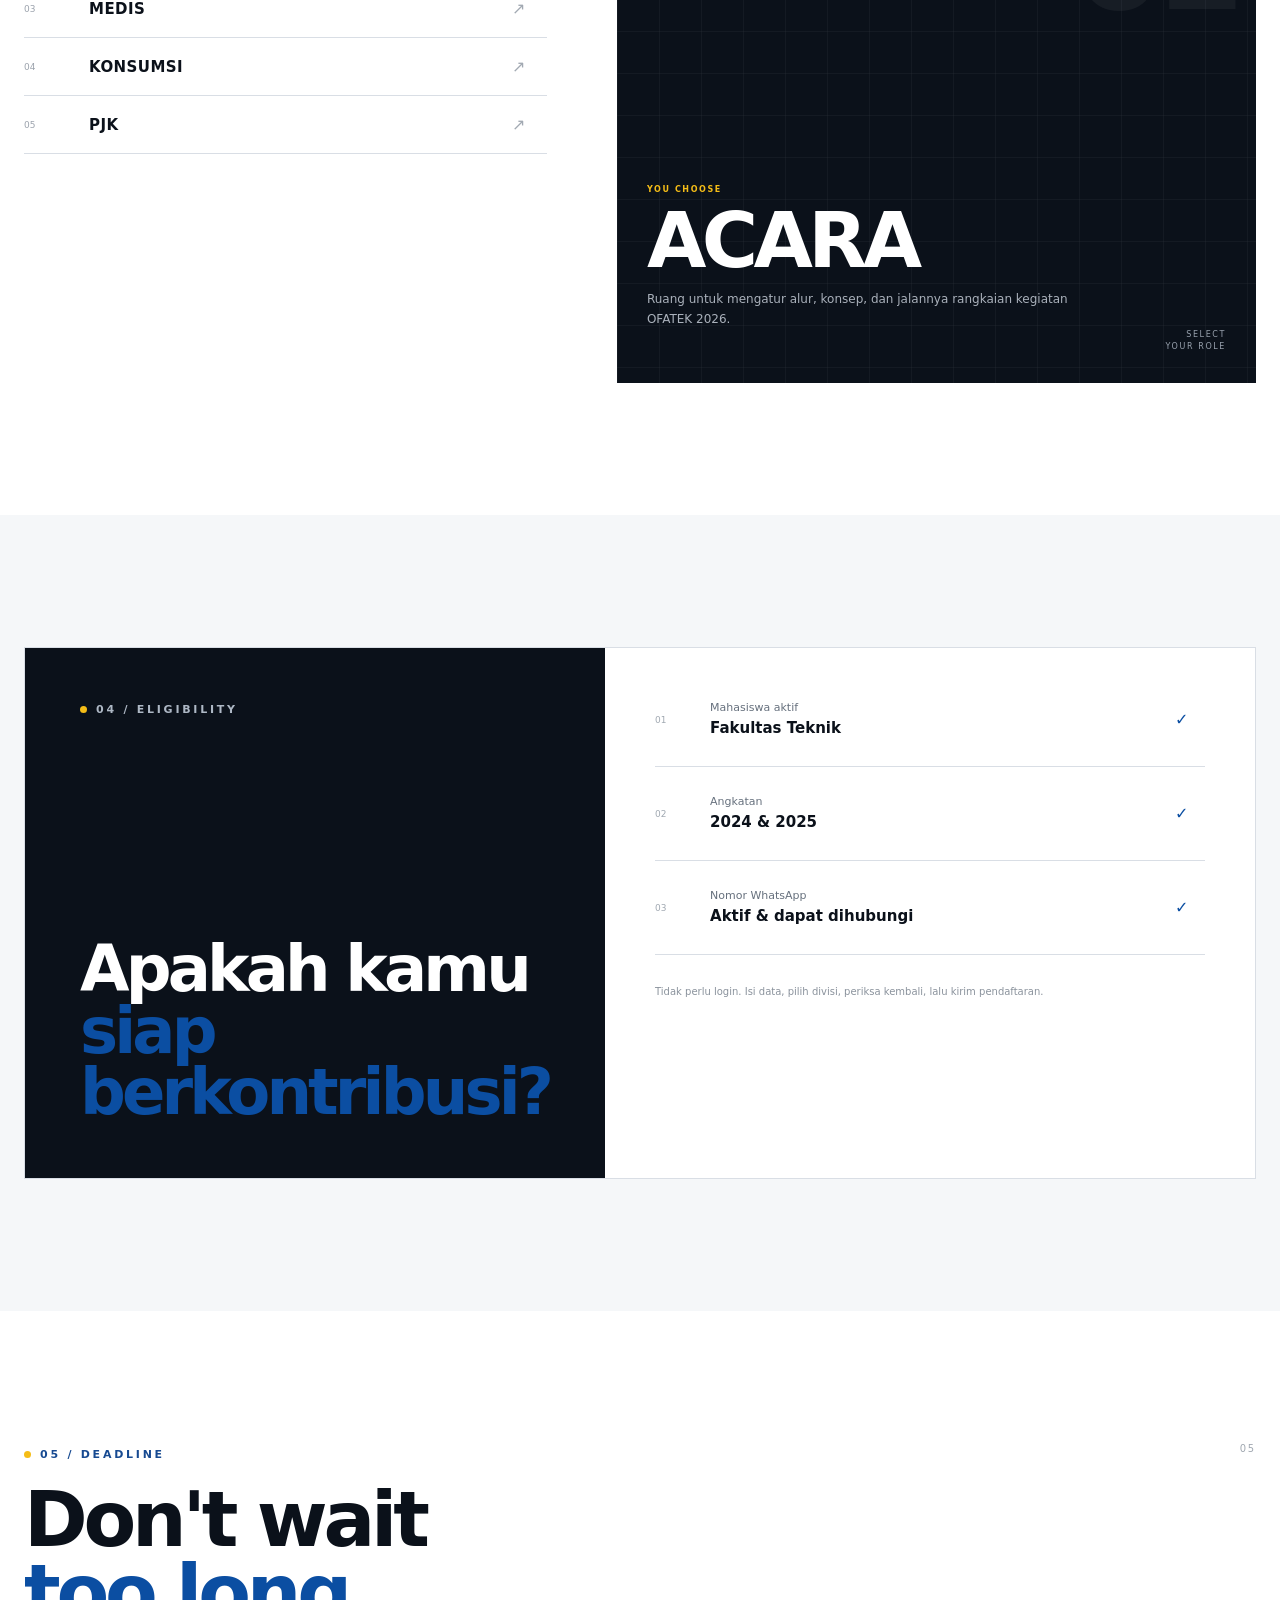
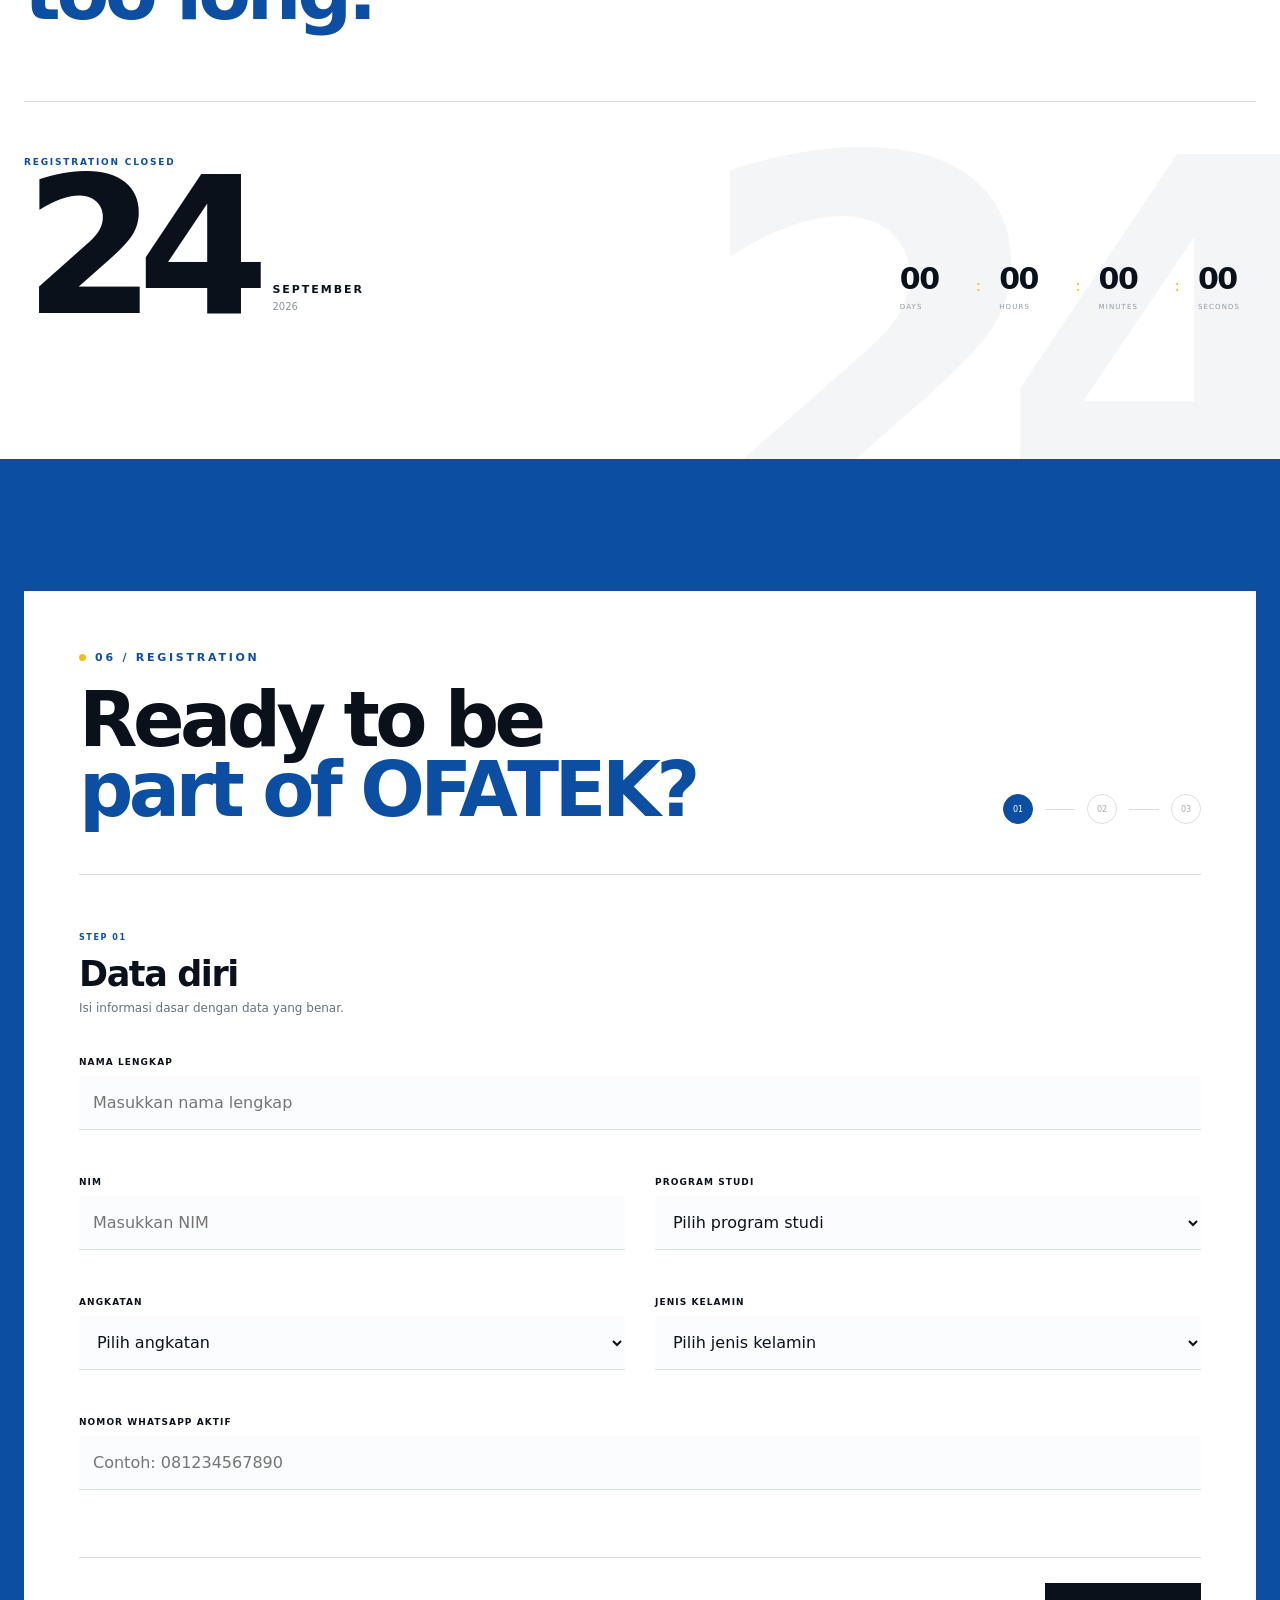
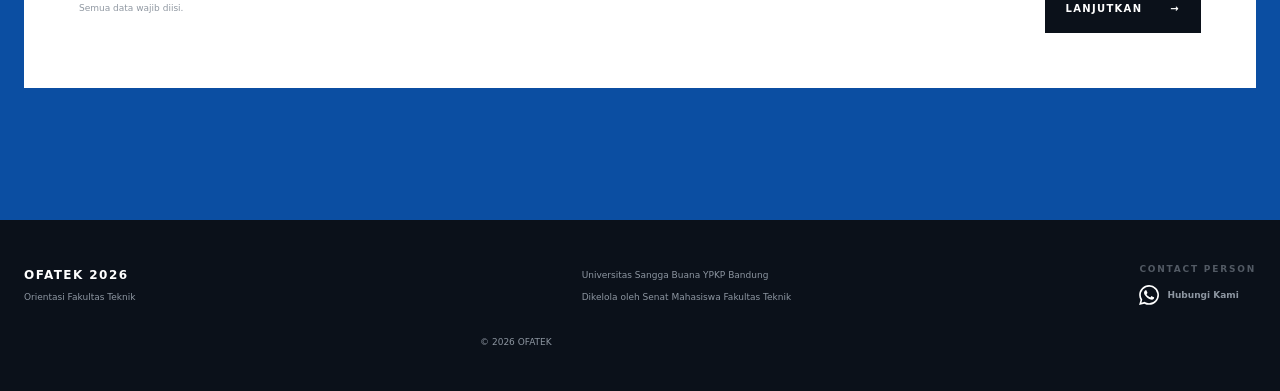
==== commit b999257a: "Update index.html" ====
--- a/index.html
+++ b/index.html
@@ -14,13 +14,13 @@
 </head>
 
 <body>
-  <div class="noise" aria-hidden="true"></div>
+  <!-- <div class="noise" aria-hidden="true"></div>
   <div class="page-loader" id="pageLoader" aria-hidden="true">
     <div class="loader-mark">
       <img src="assets/logo-ofatek.png" alt="">
       <span>OFATEK <b>2026</b></span>
     </div>
-  </div>
+  </div> -->
 
   <header class="site-header" id="siteHeader">
     <nav class="nav container" aria-label="Navigasi utama">
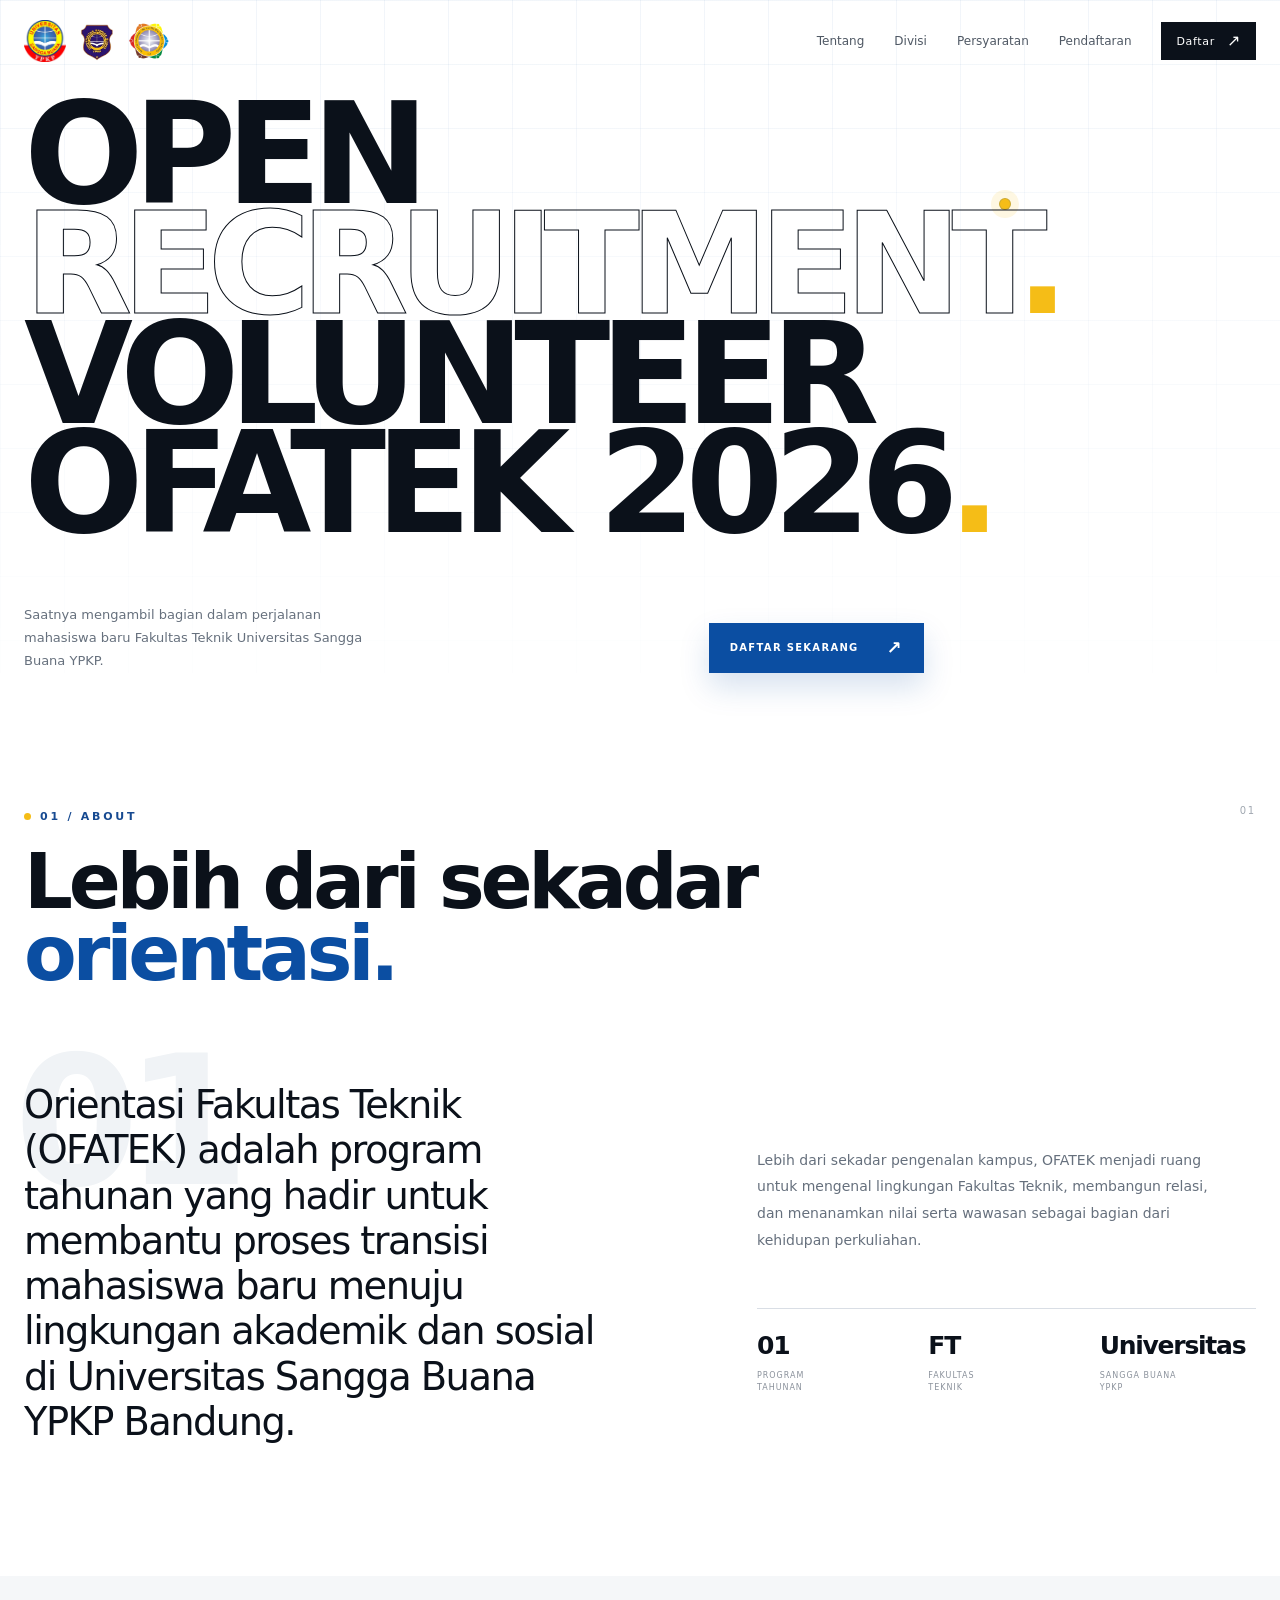
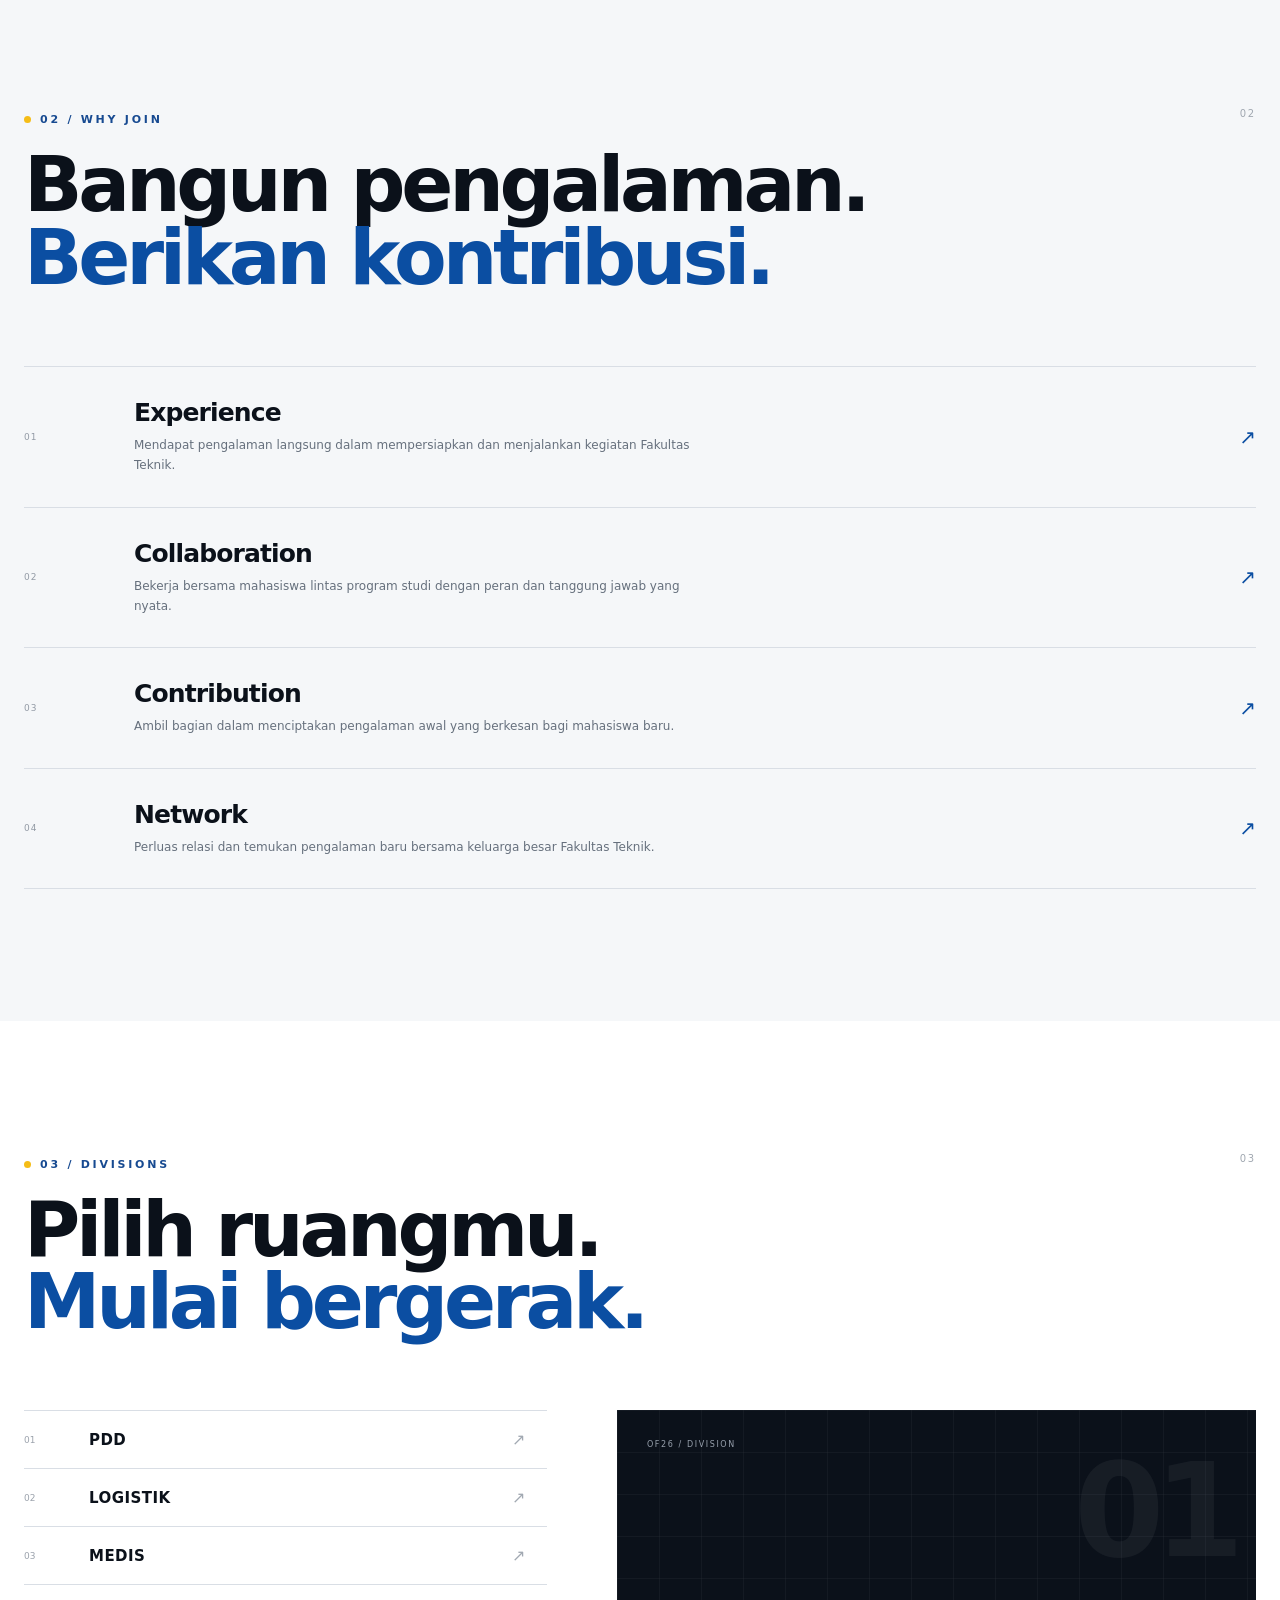
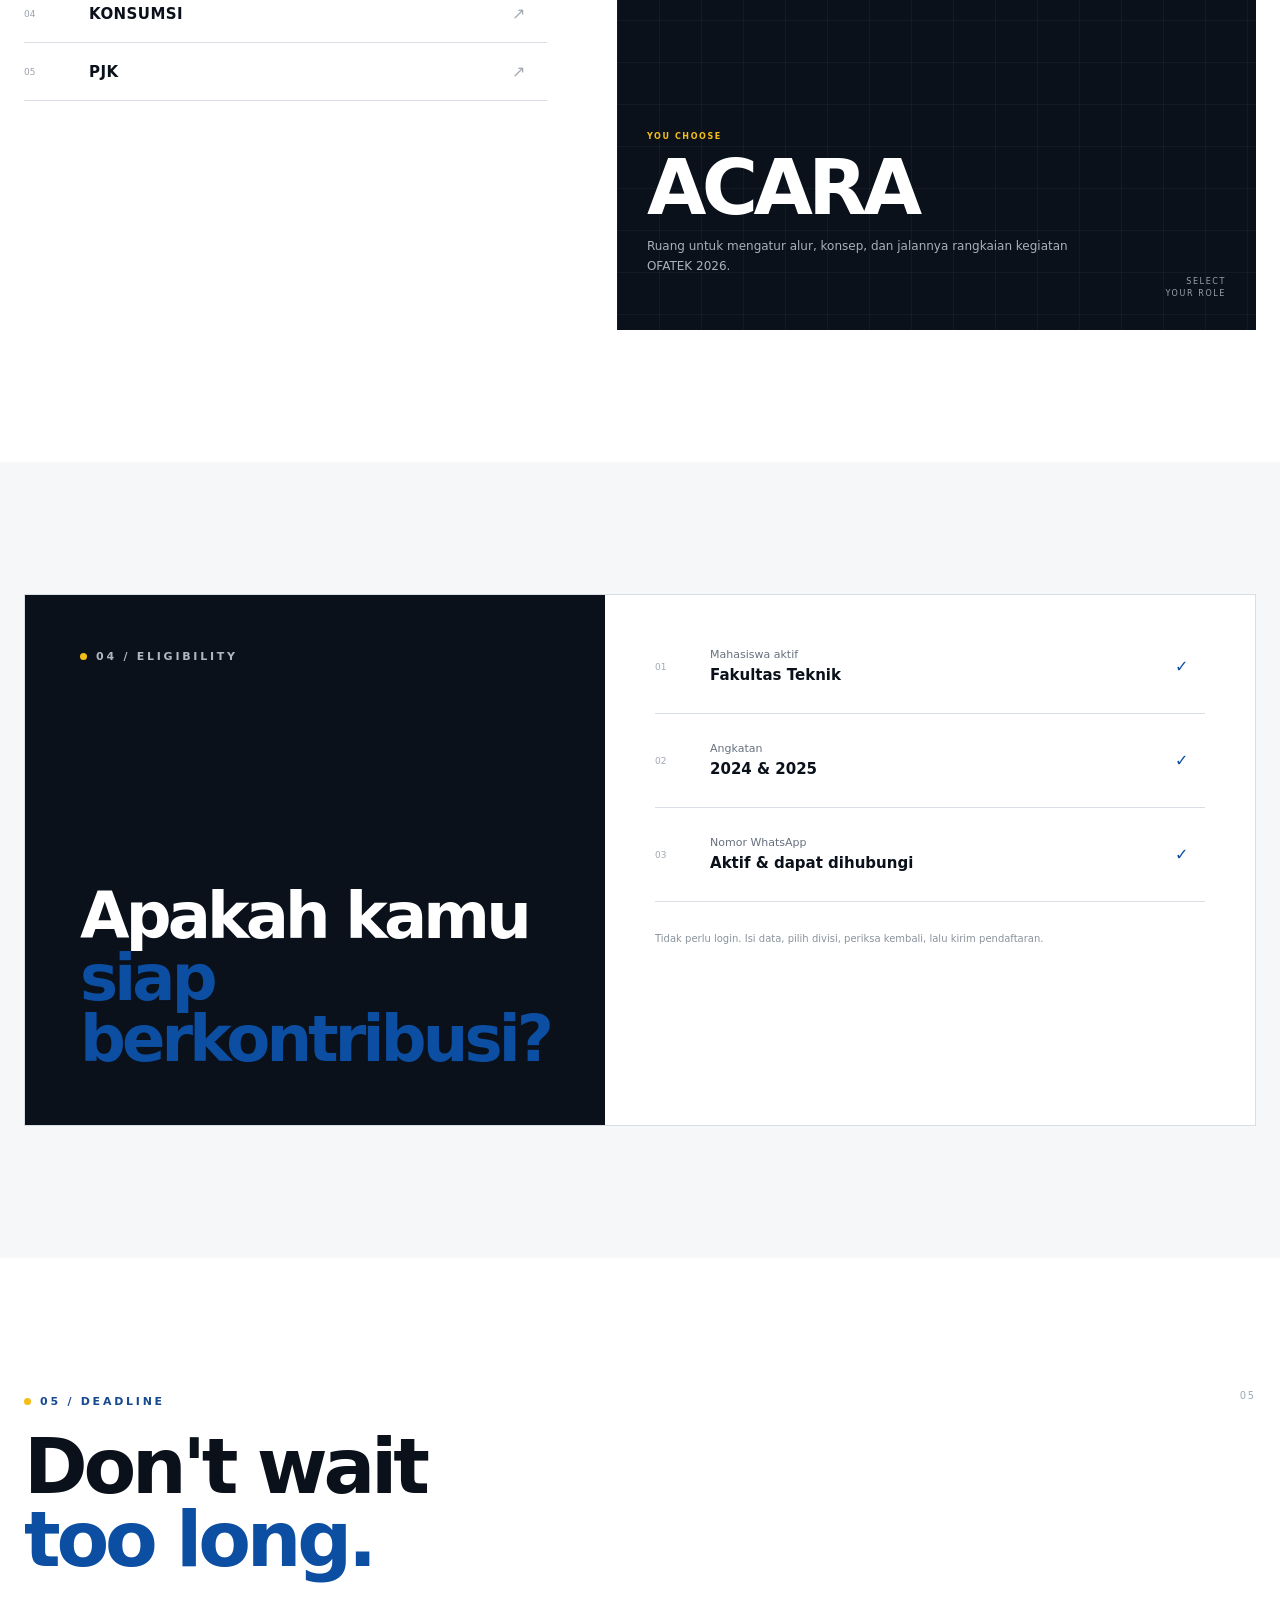
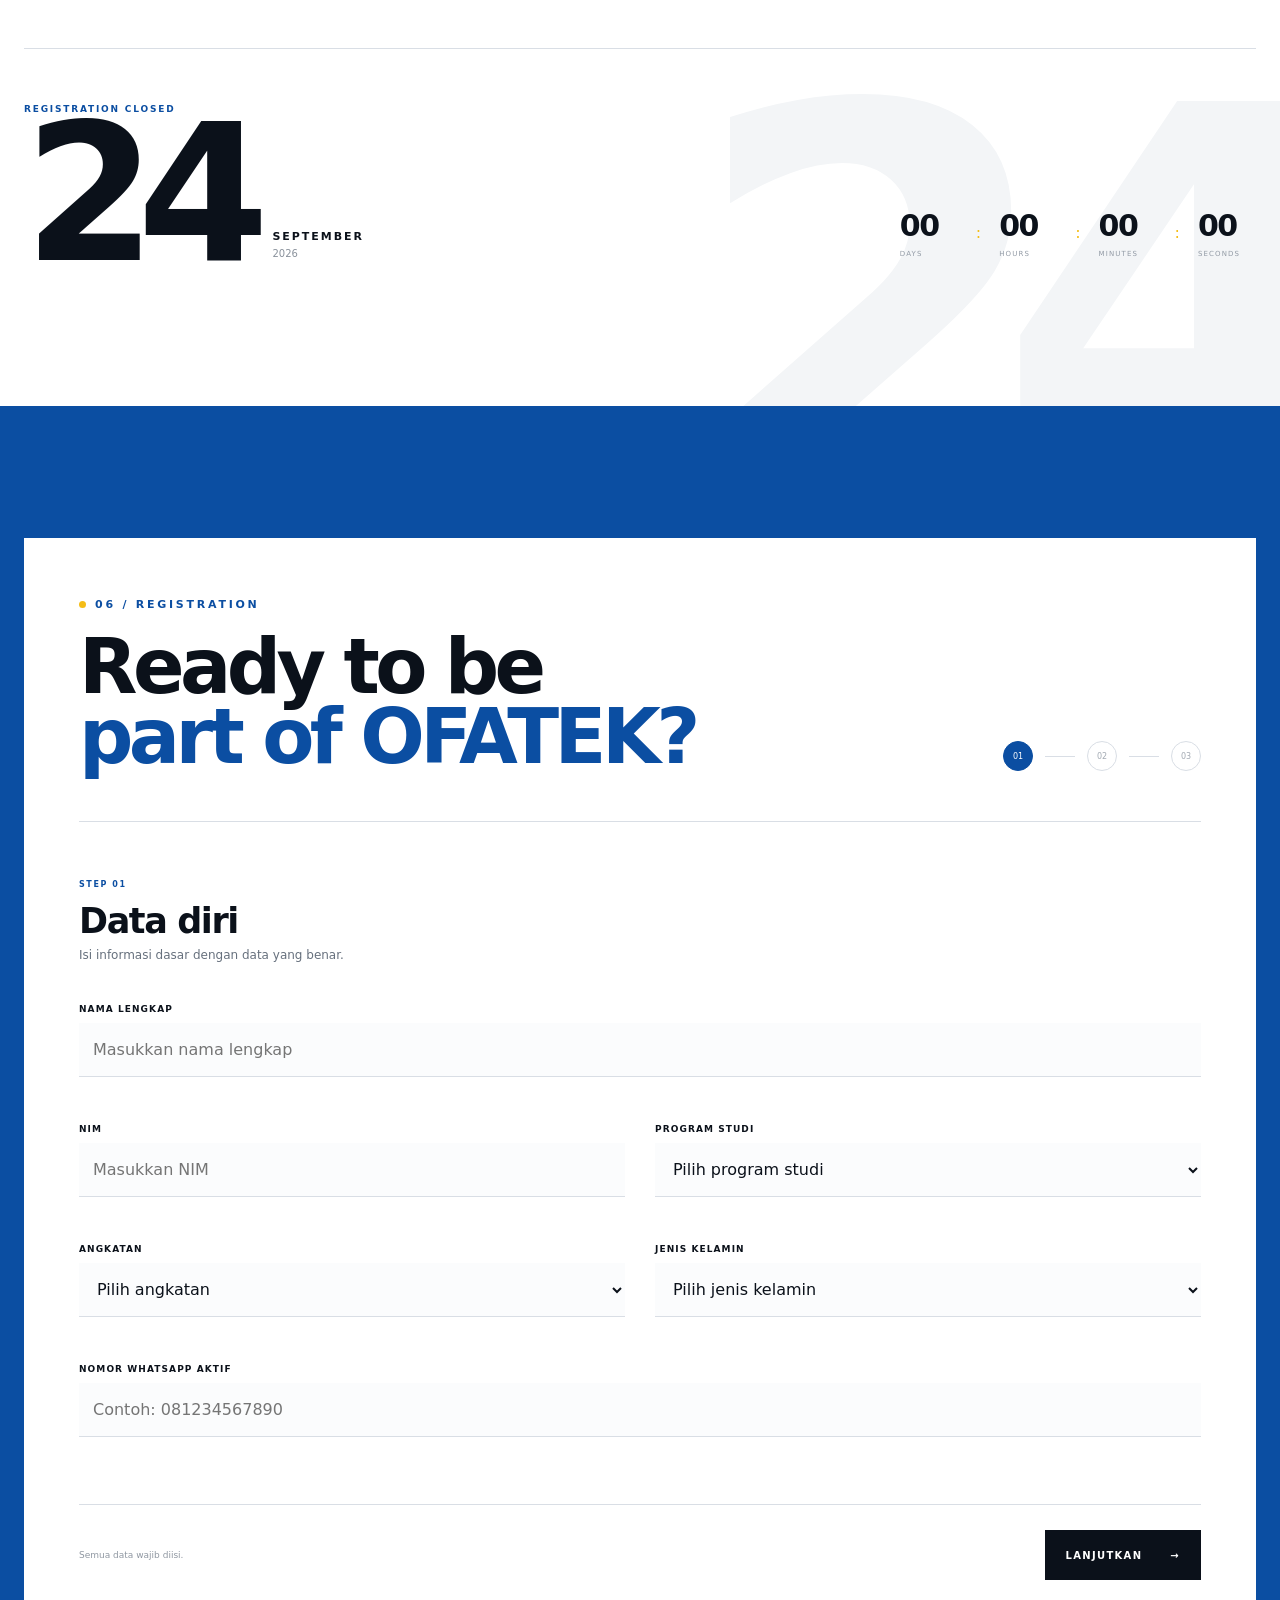
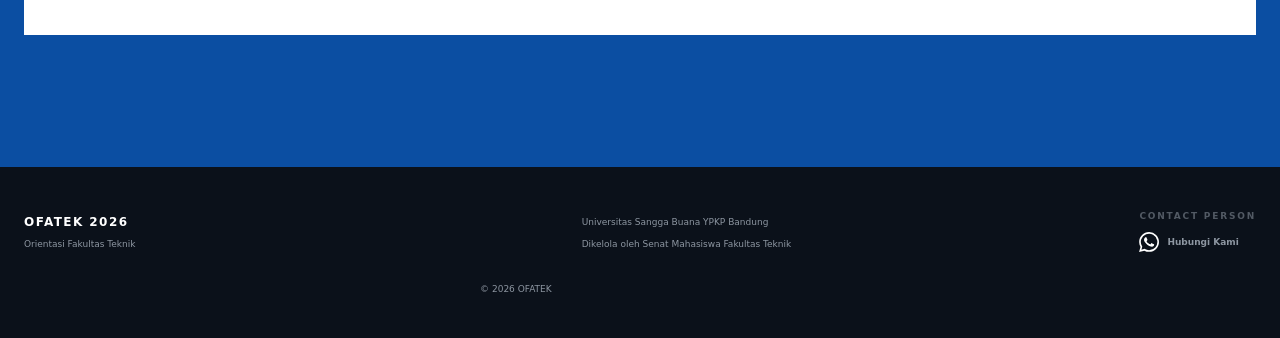
==== commit 2ea3be55: "Update index.html" ====
--- a/index.html
+++ b/index.html
@@ -87,18 +87,18 @@
       <div class="container hero-inner">
   <div class="hero-meta reveal">
 
-    <span class="eyebrow">
+    <!-- <span class="eyebrow">
       <i></i>
       <span>OPEN RECRUITMENT VOLUNTEER</span>
       <b>2026</b>
-    </span>
-
-    <span class="meta-line">FAKULTAS TEKNIK / USB YPKP</span>
+    </span> -->
+
+    <!-- <span class="meta-line">FAKULTAS TEKNIK / USB YPKP</span> -->
 
   </div>
 
         <div class="hero-copy">
-          <p class="hero-kicker reveal">VOLUNTEER ORIENTASI FAKULTAS TEKNIK</p>
+          <!-- <p class="hero-kicker reveal">VOLUNTEER ORIENTASI FAKULTAS TEKNIK</p> -->
           <h1 class="hero-title">
             <span class="line reveal reveal-delay-1">OPEN</span>
             <span class="line outline reveal reveal-delay-2">RECRUITMENT<span class="dot">.</span></span>
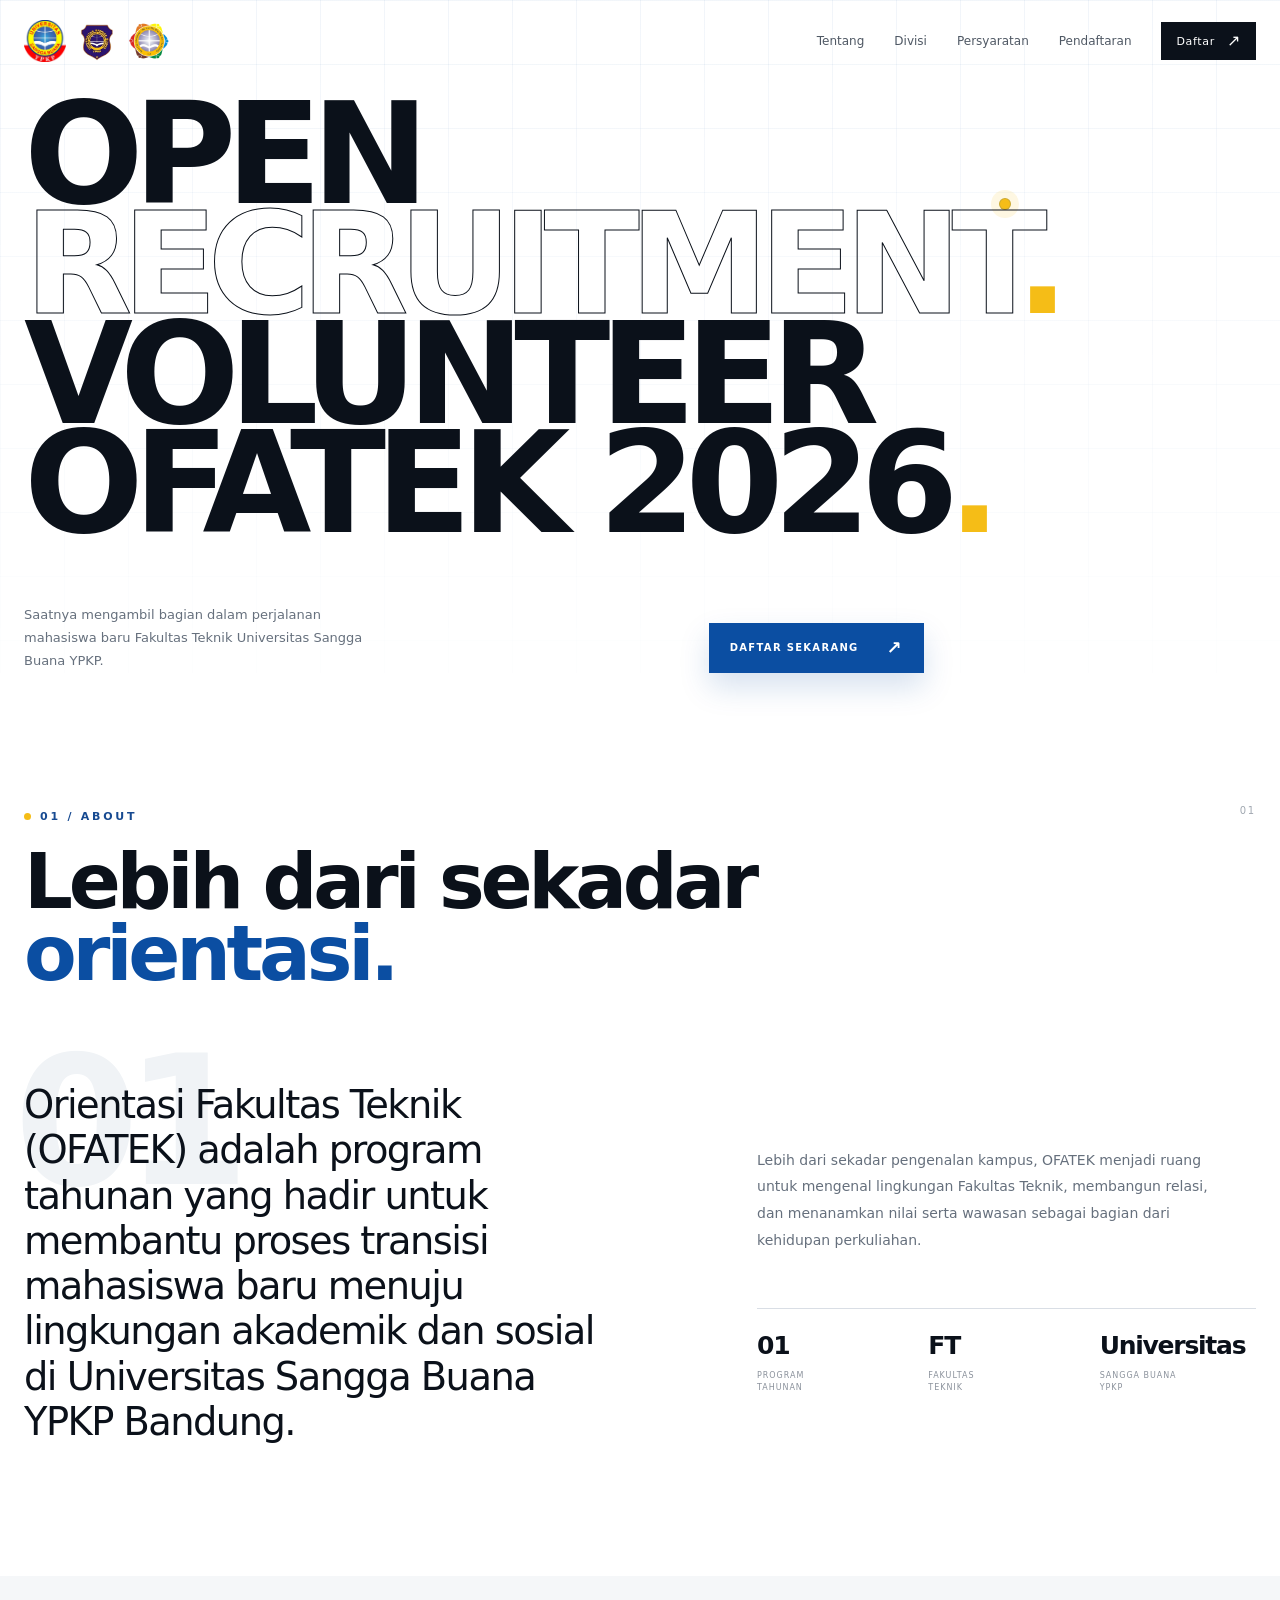
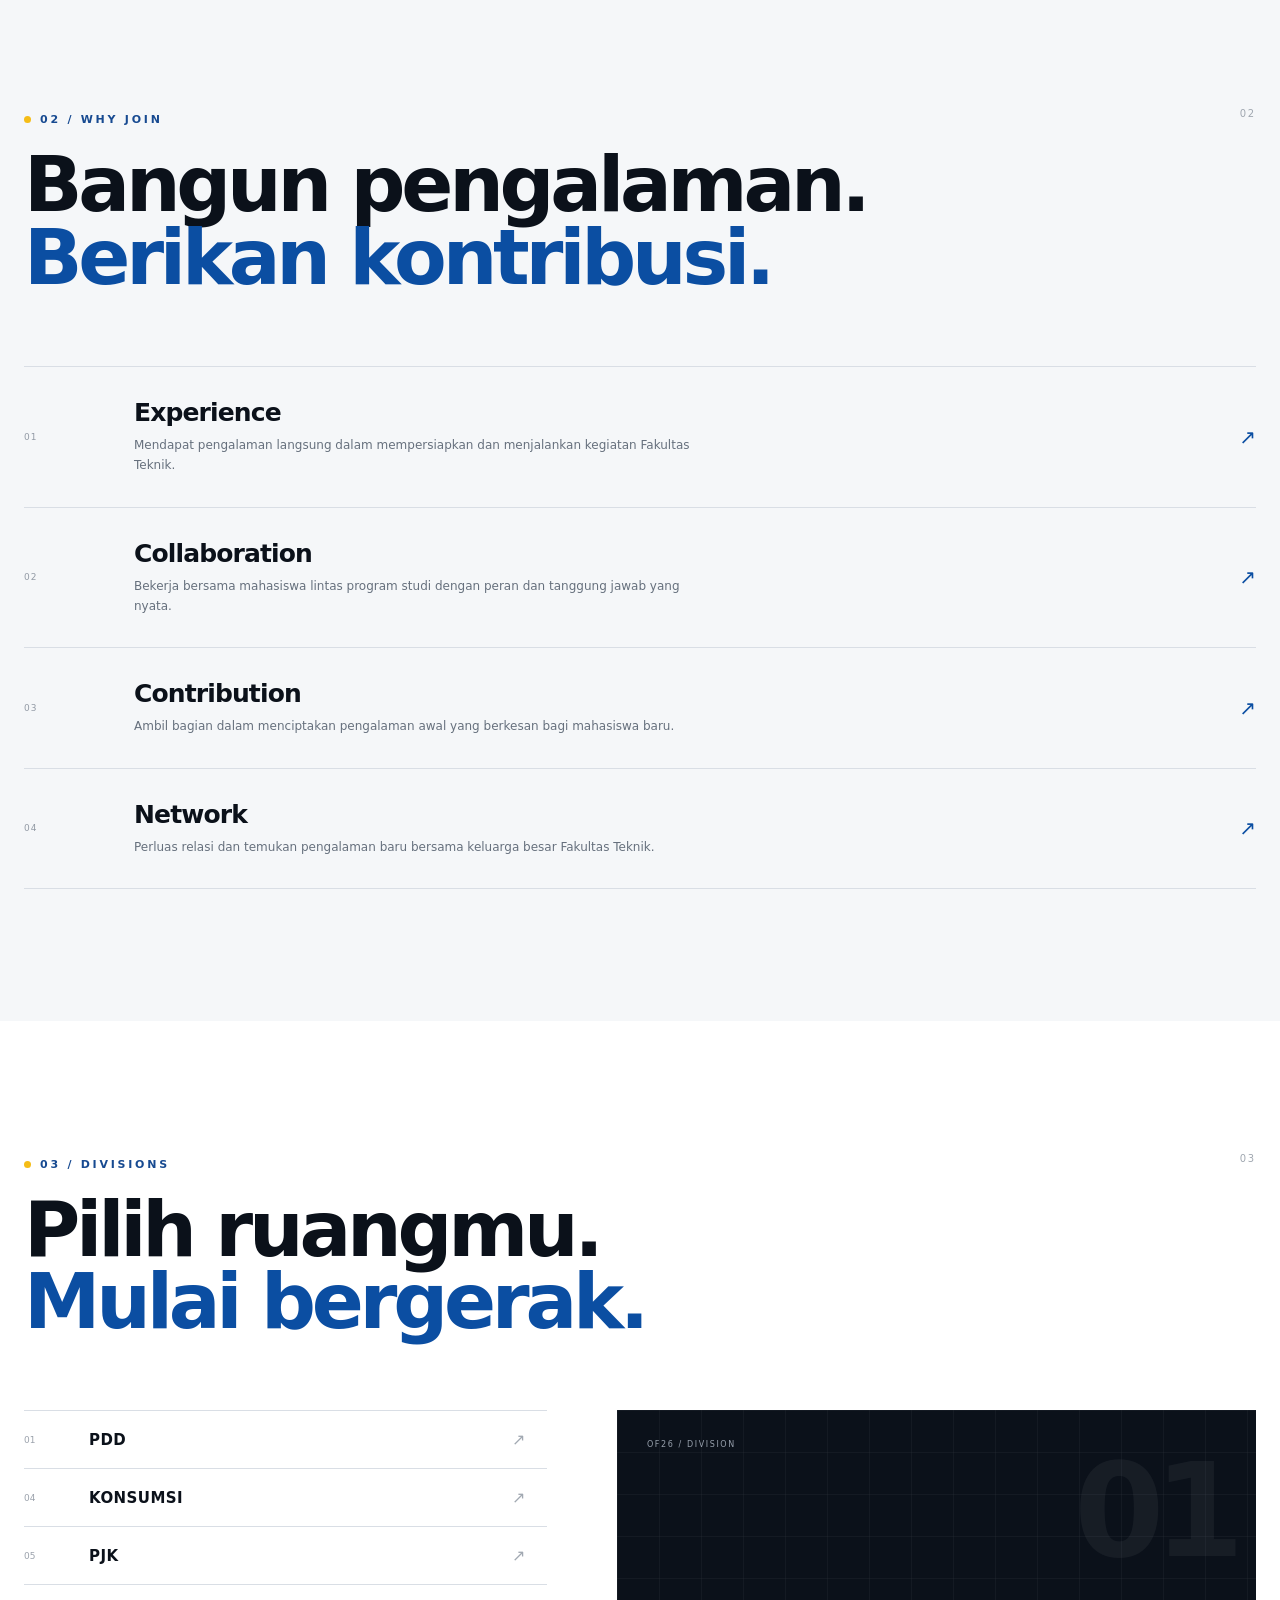
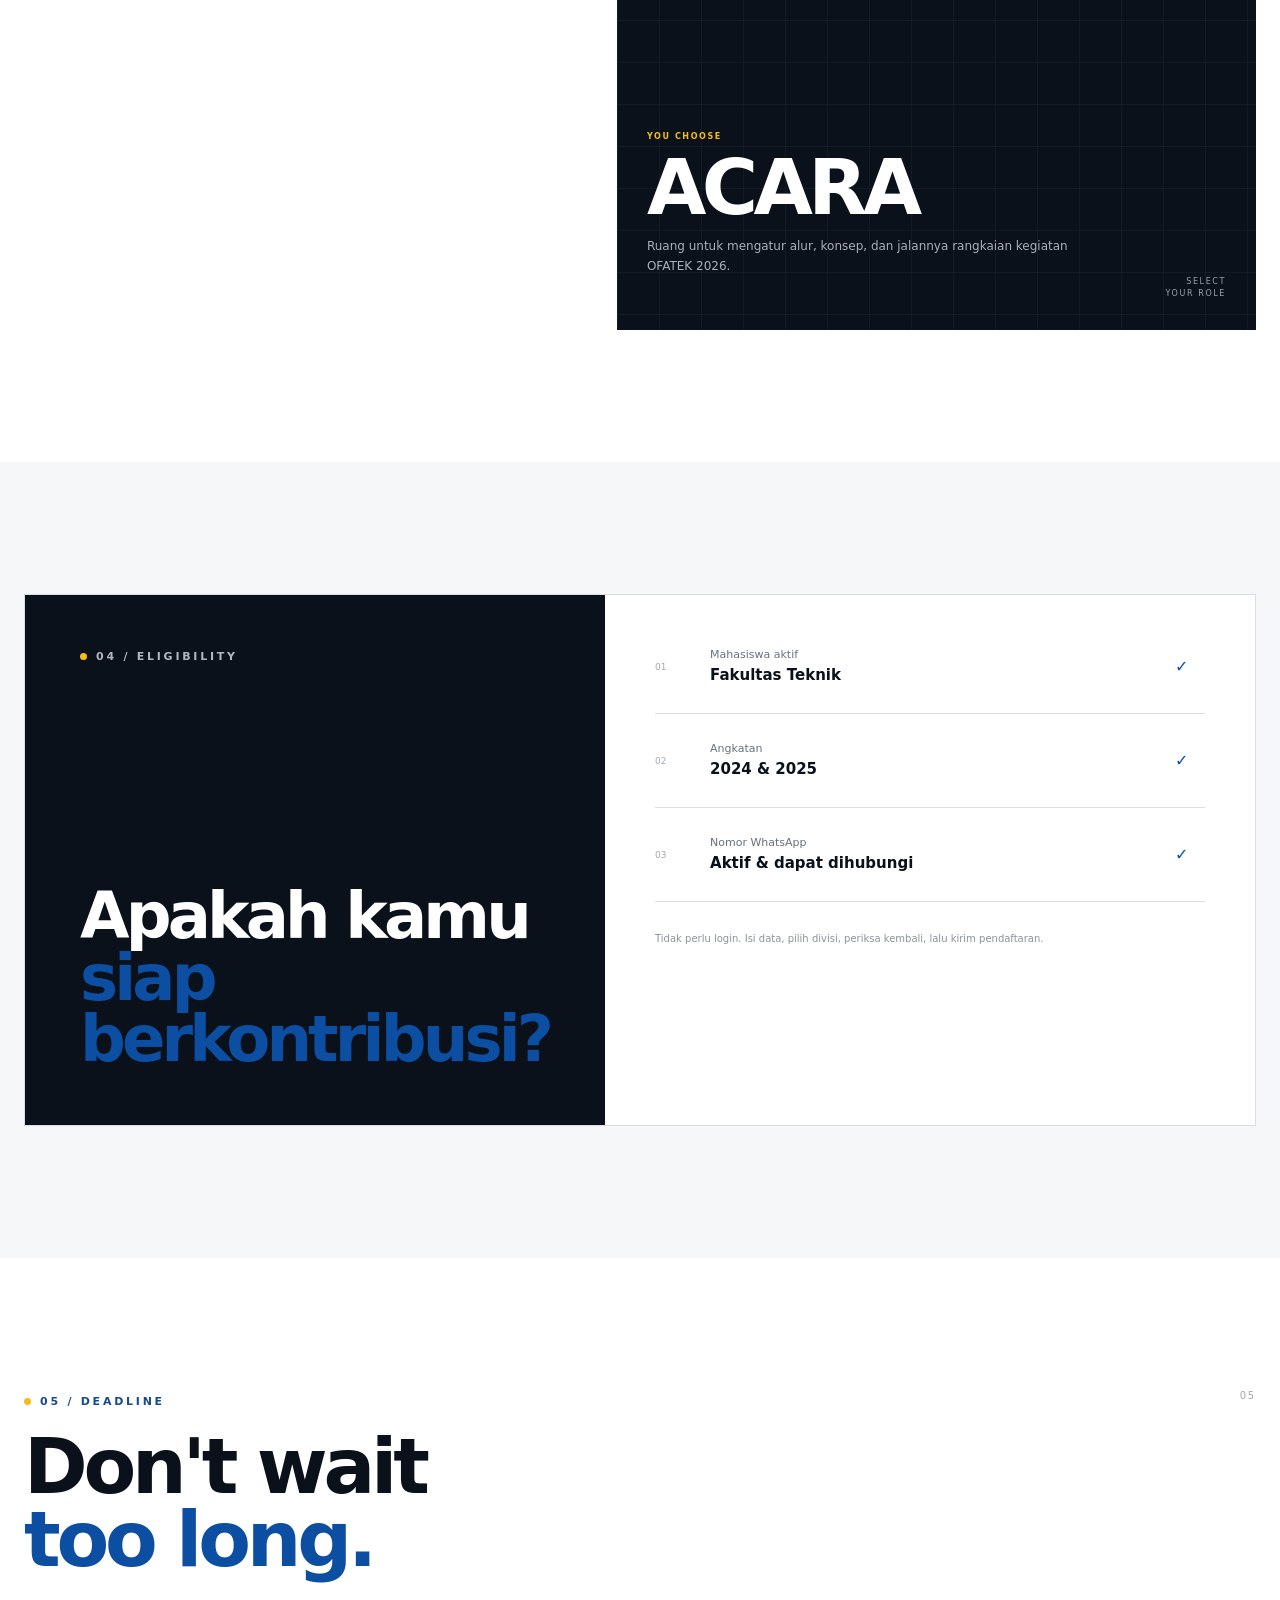
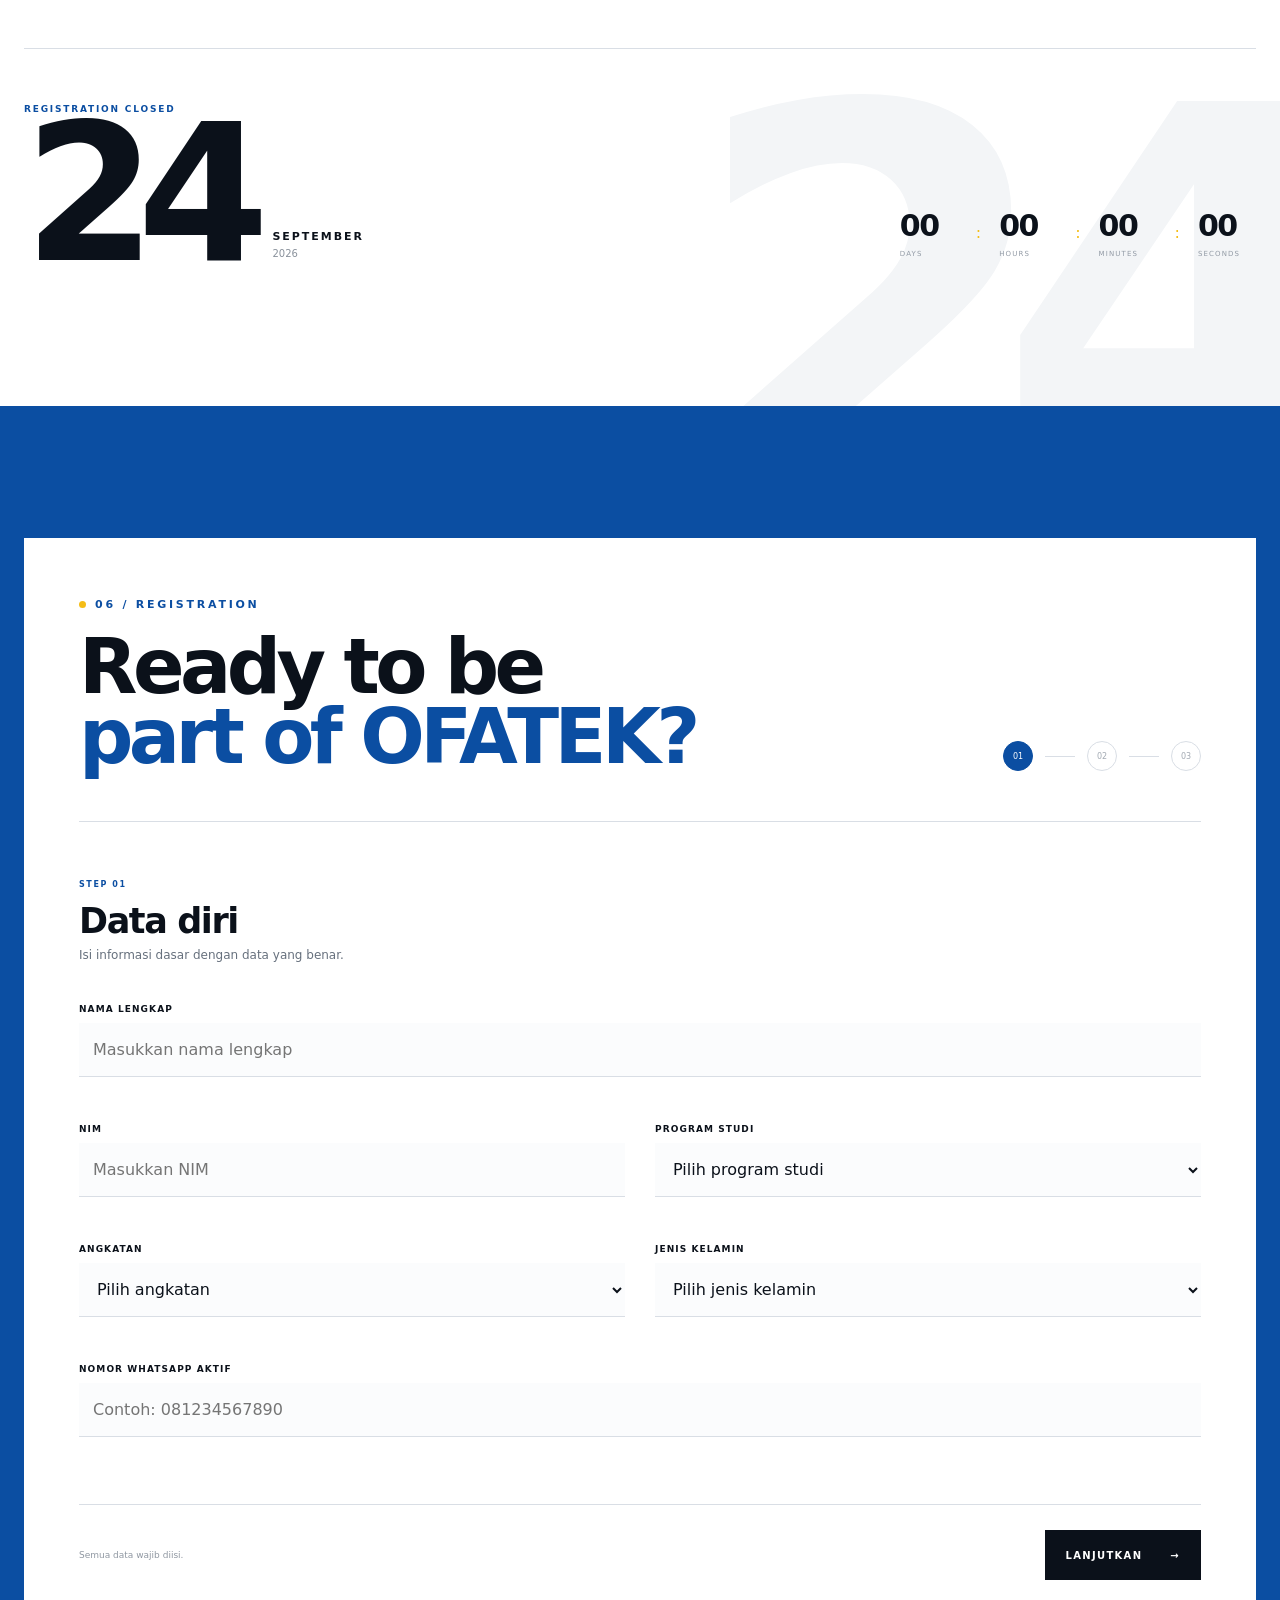
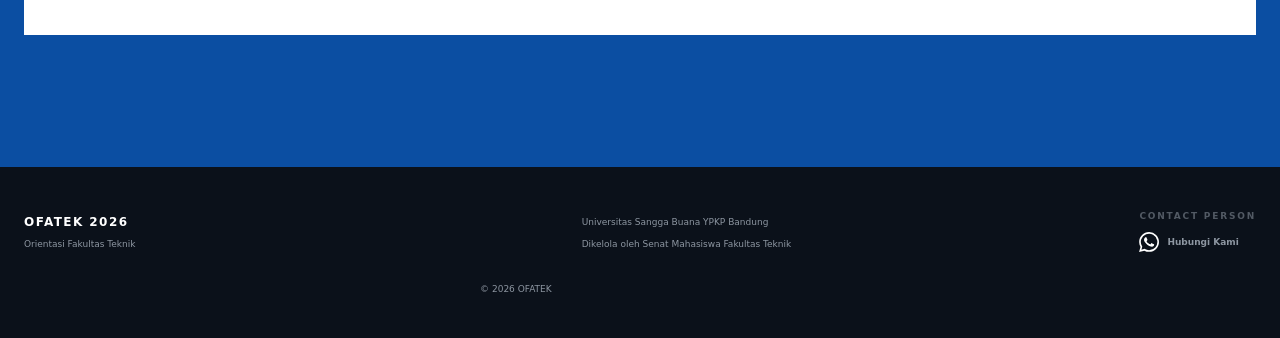
==== commit 536e4065: "Update index.html" ====
--- a/index.html
+++ b/index.html
@@ -247,13 +247,13 @@
       <span>01</span><strong>PDD</strong><i>↗</i>
     </button>
 
-    <button class="division-item" type="button" data-division="Logistik">
+    <!-- <button class="division-item" type="button" data-division="Logistik">
       <span>02</span><strong>LOGISTIK</strong><i>↗</i>
-    </button>
-
-    <button class="division-item" type="button" data-division="Medis">
+    </button> -->
+
+    <!-- <button class="division-item" type="button" data-division="Medis">
       <span>03</span><strong>MEDIS</strong><i>↗</i>
-    </button>
+    </button> -->
 
     <button class="division-item" type="button" data-division="Konsumsi">
       <span>04</span><strong>KONSUMSI</strong><i>↗</i>
@@ -448,13 +448,13 @@
     <span>06</span><strong>PDD</strong><i>↗</i>
   </button>
 
-  <button type="button" data-value="Divisi Logistik">
+  <!-- <button type="button" data-value="Divisi Logistik">
     <span>07</span><strong>LOGISTIK</strong><i>↗</i>
-  </button>
-
-  <button type="button" data-value="Divisi Medis">
+  </button> -->
+
+  <!-- <button type="button" data-value="Divisi Medis">
     <span>08</span><strong>MEDIS</strong><i>↗</i>
-  </button>
+  </button> -->
 
   <button type="button" data-value="Divisi Konsumsi">
     <span>09</span><strong>KONSUMSI</strong><i>↗</i>
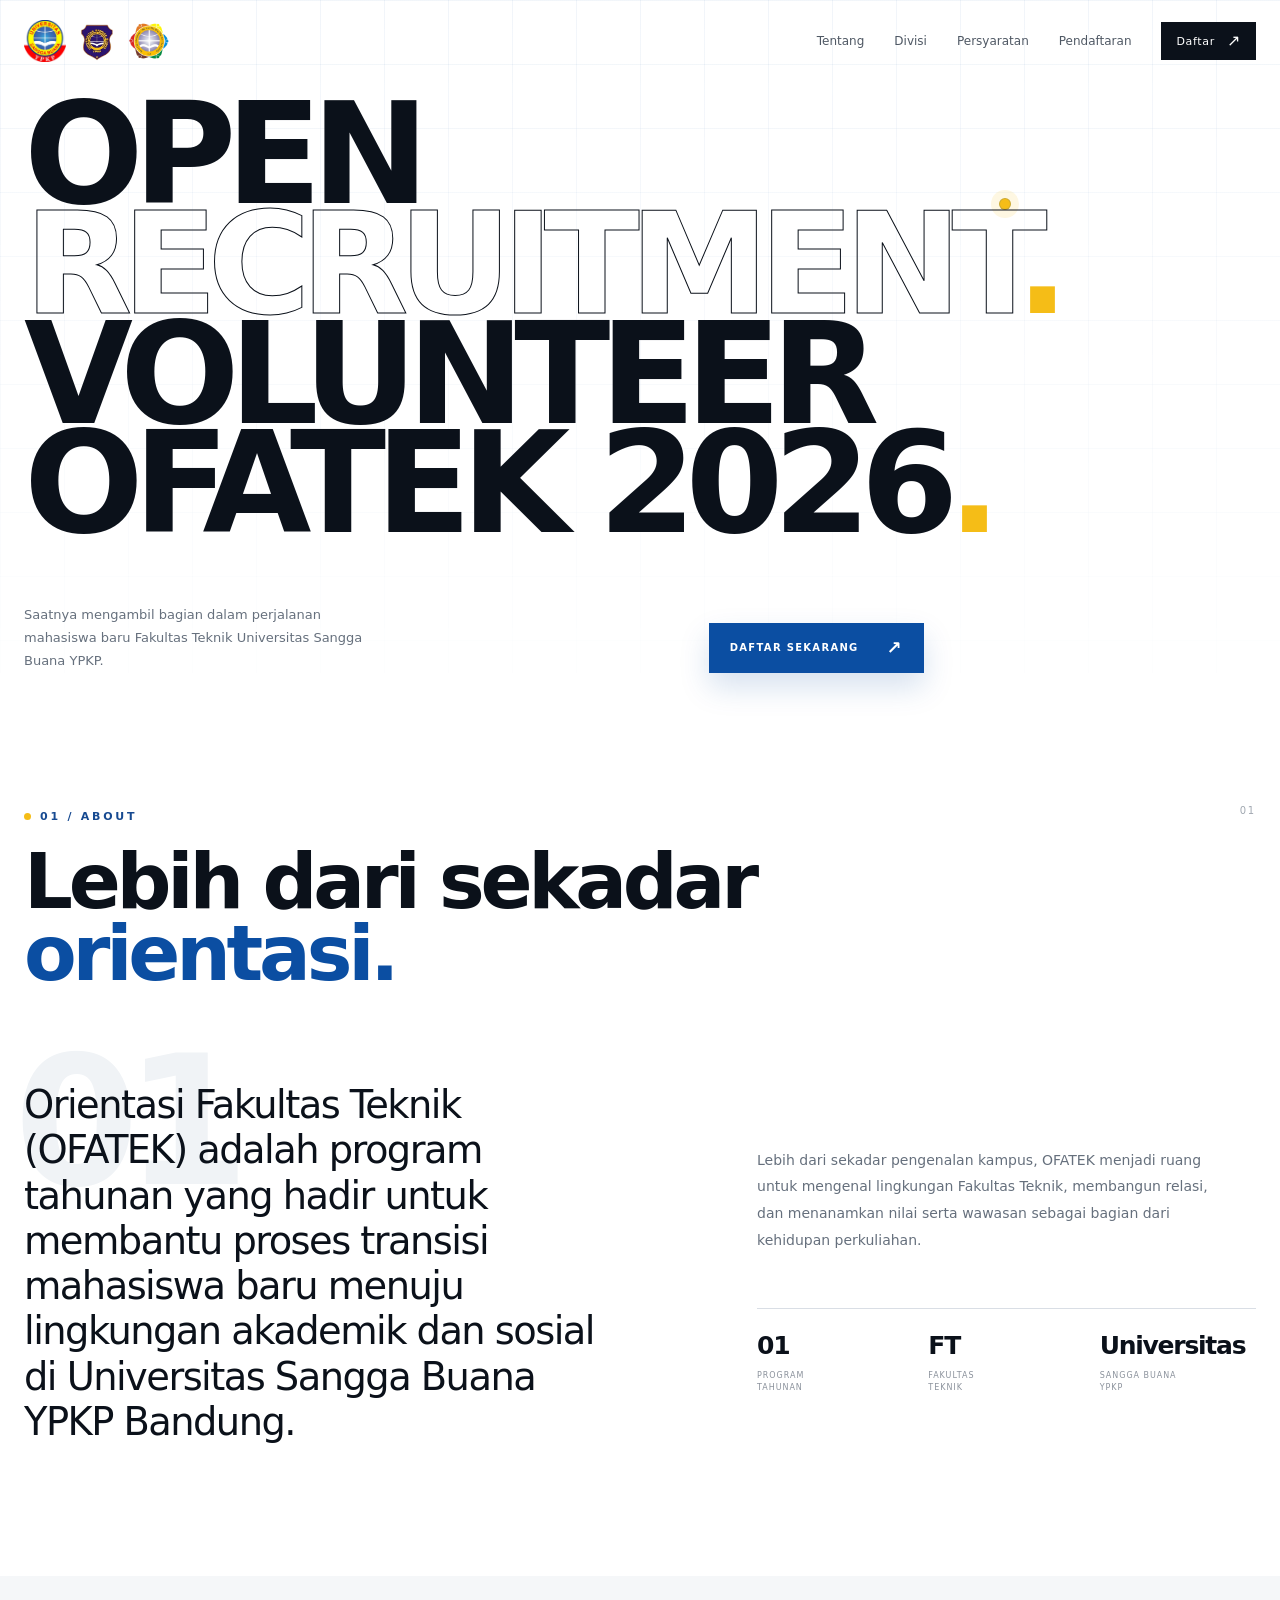
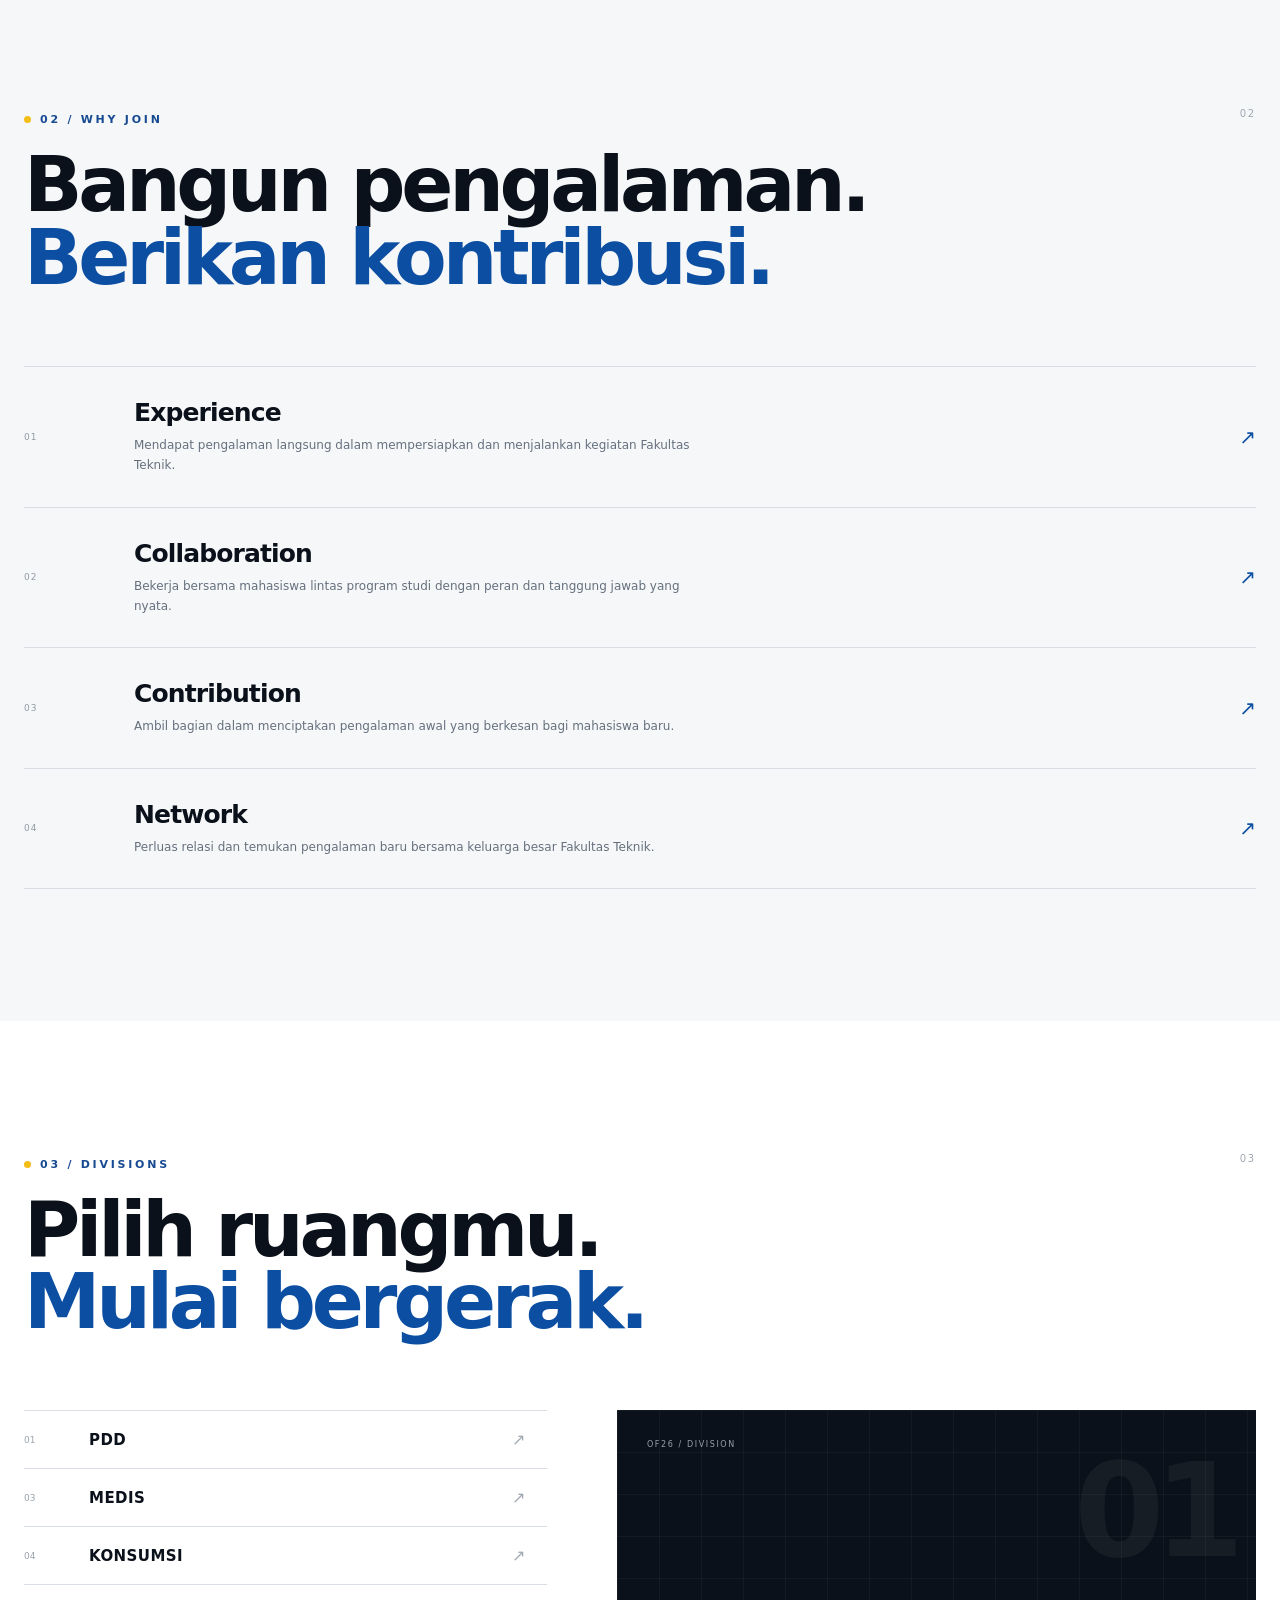
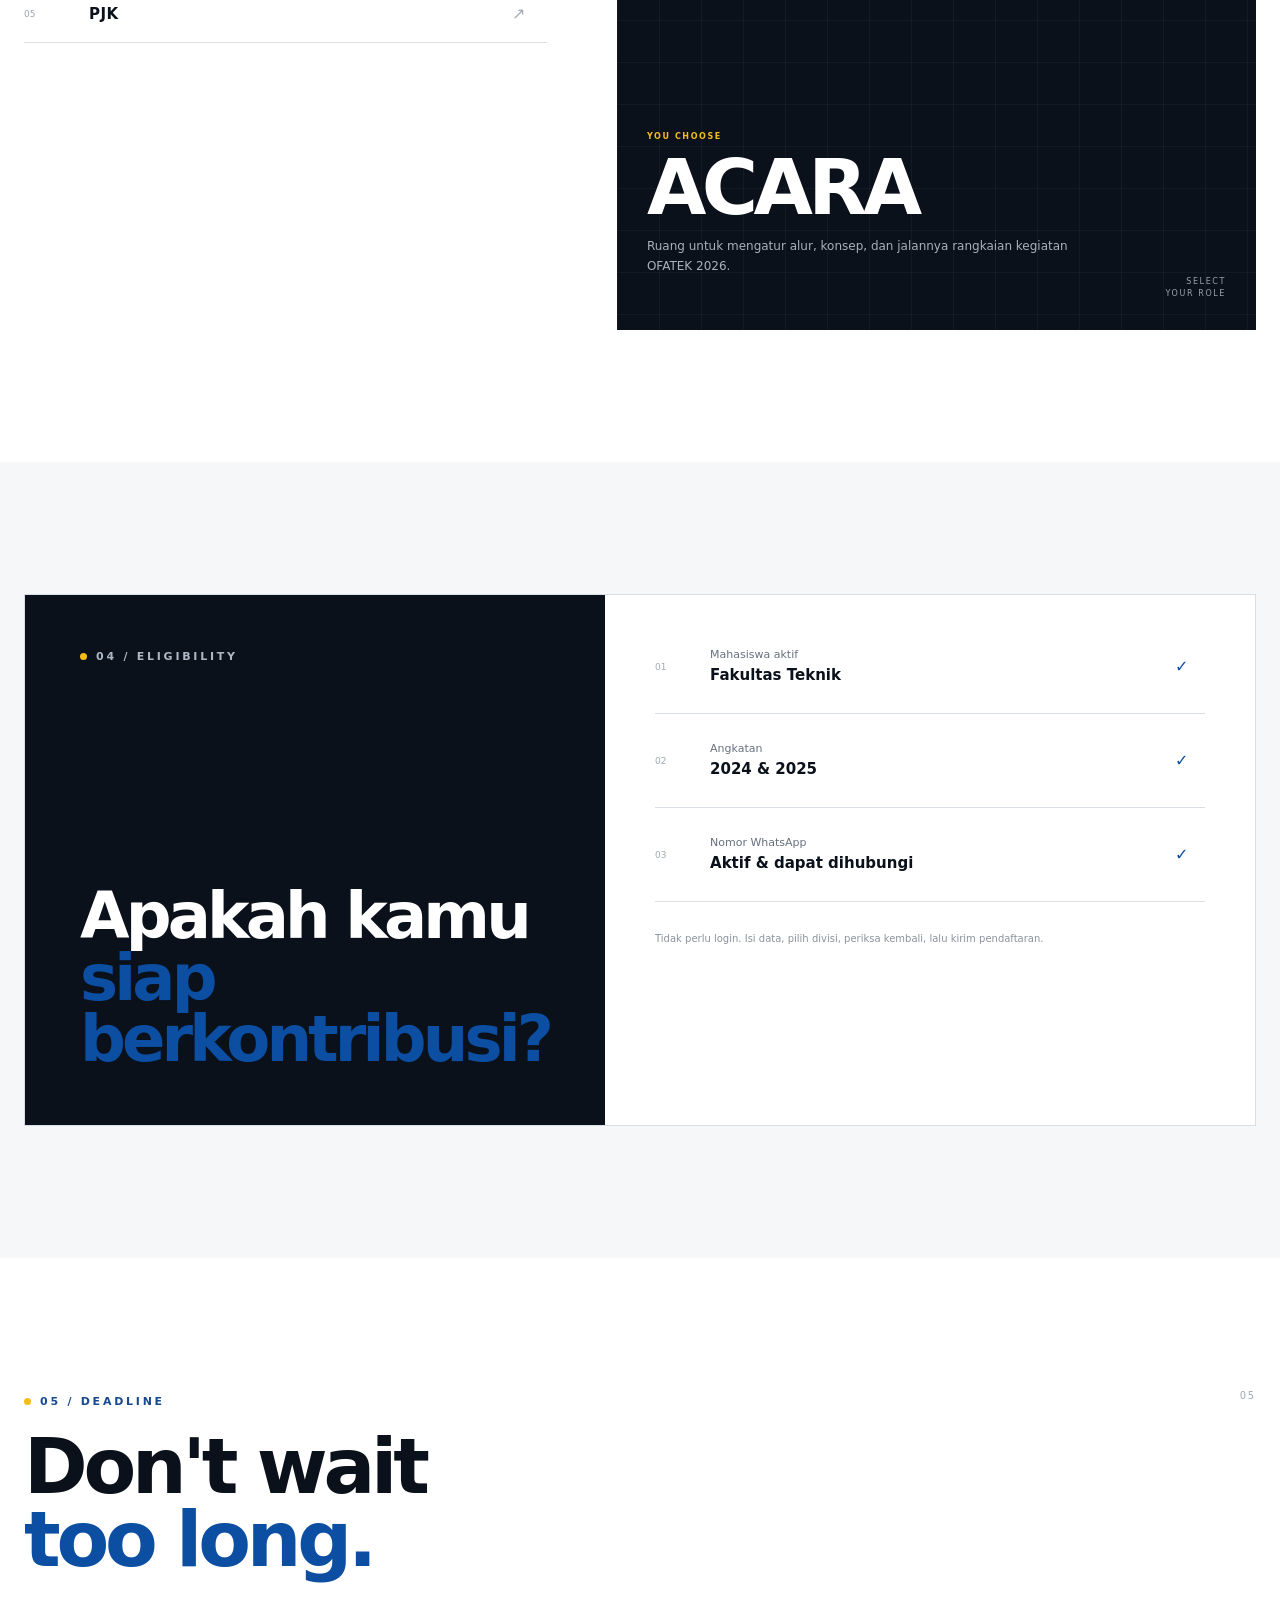
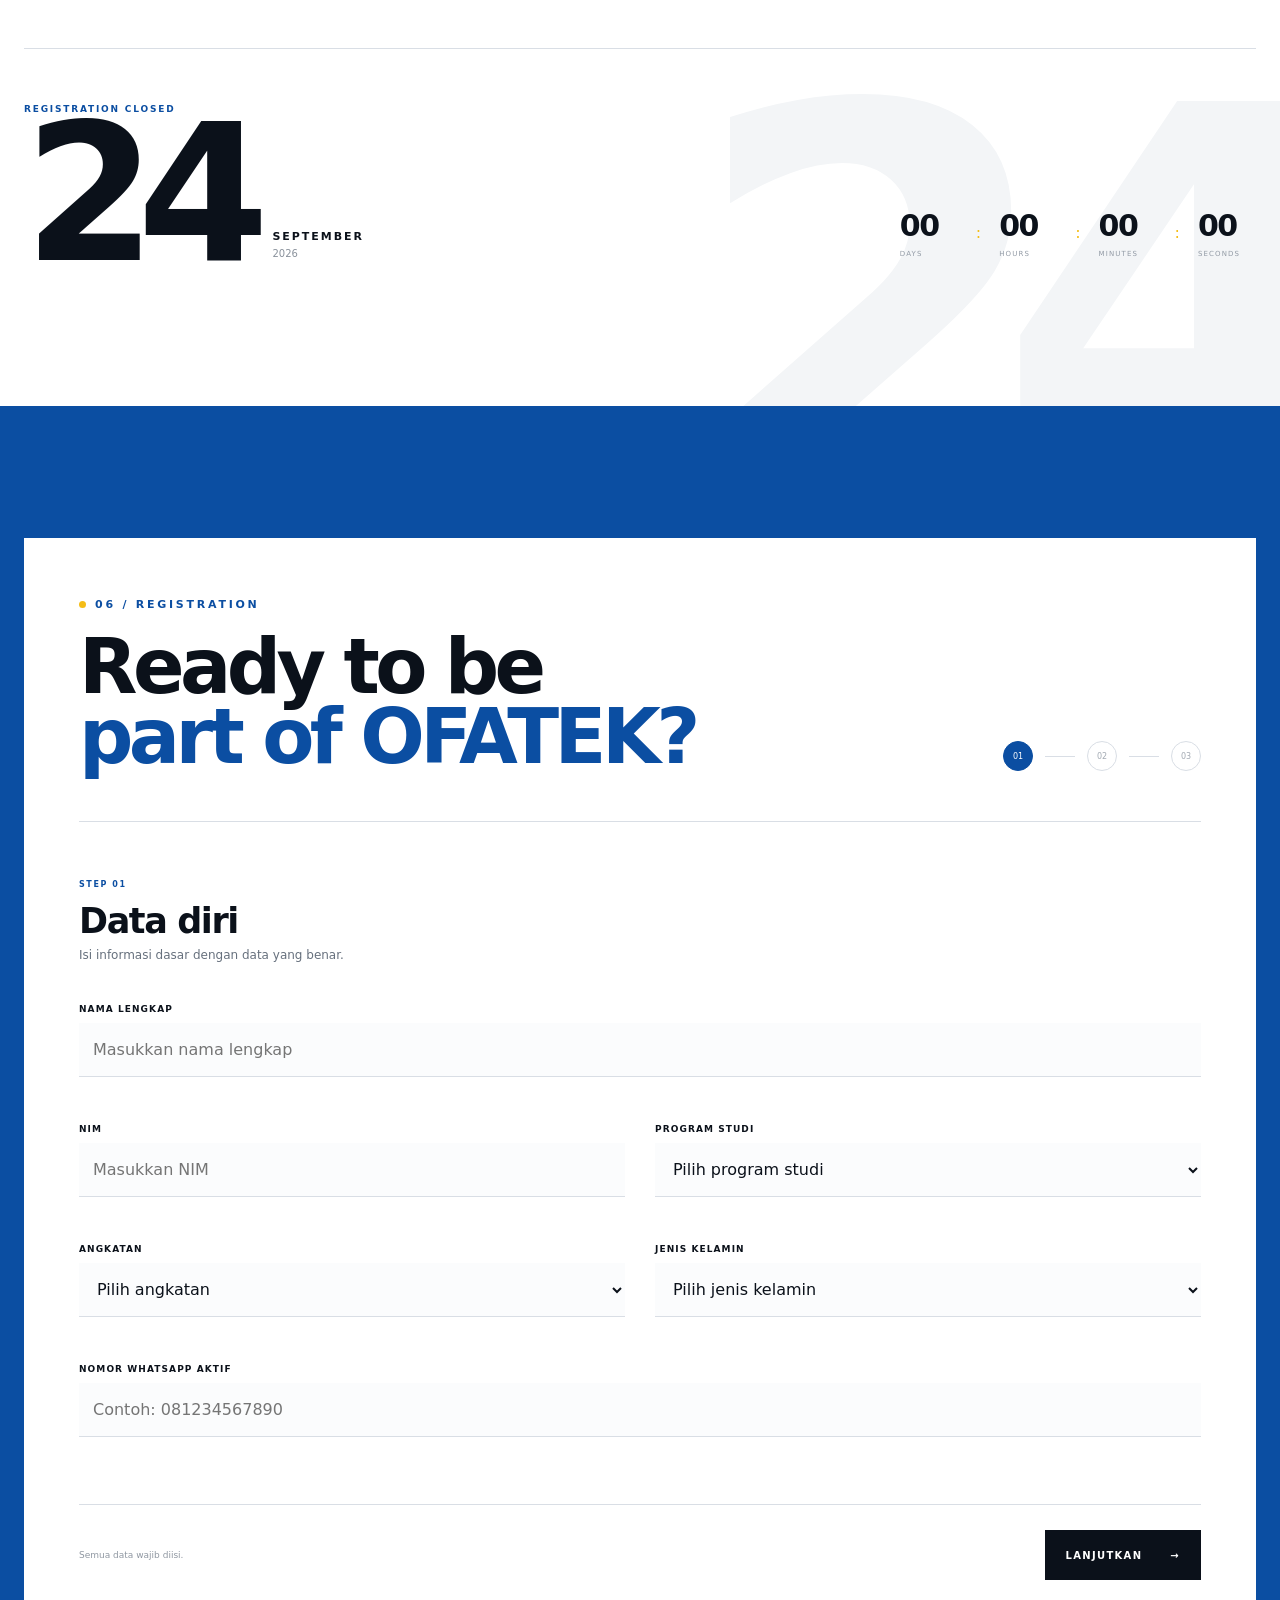
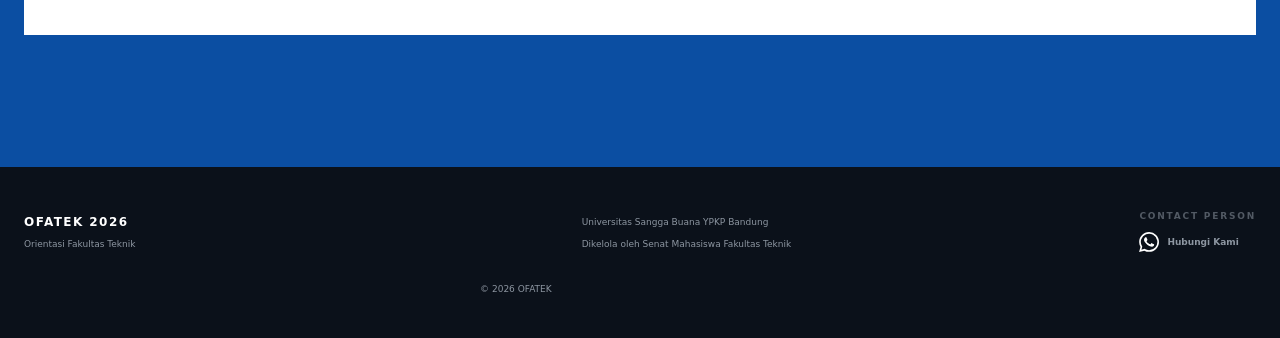
==== commit cefc0b7e: "Update index.html" ====
--- a/index.html
+++ b/index.html
@@ -251,9 +251,9 @@
       <span>02</span><strong>LOGISTIK</strong><i>↗</i>
     </button> -->
 
-    <!-- <button class="division-item" type="button" data-division="Medis">
+    <button class="division-item" type="button" data-division="Medis">
       <span>03</span><strong>MEDIS</strong><i>↗</i>
-    </button> -->
+    </button>
 
     <button class="division-item" type="button" data-division="Konsumsi">
       <span>04</span><strong>KONSUMSI</strong><i>↗</i>
@@ -452,9 +452,9 @@
     <span>07</span><strong>LOGISTIK</strong><i>↗</i>
   </button> -->
 
-  <!-- <button type="button" data-value="Divisi Medis">
+  <button type="button" data-value="Divisi Medis">
     <span>08</span><strong>MEDIS</strong><i>↗</i>
-  </button> -->
+  </button>
 
   <button type="button" data-value="Divisi Konsumsi">
     <span>09</span><strong>KONSUMSI</strong><i>↗</i>
